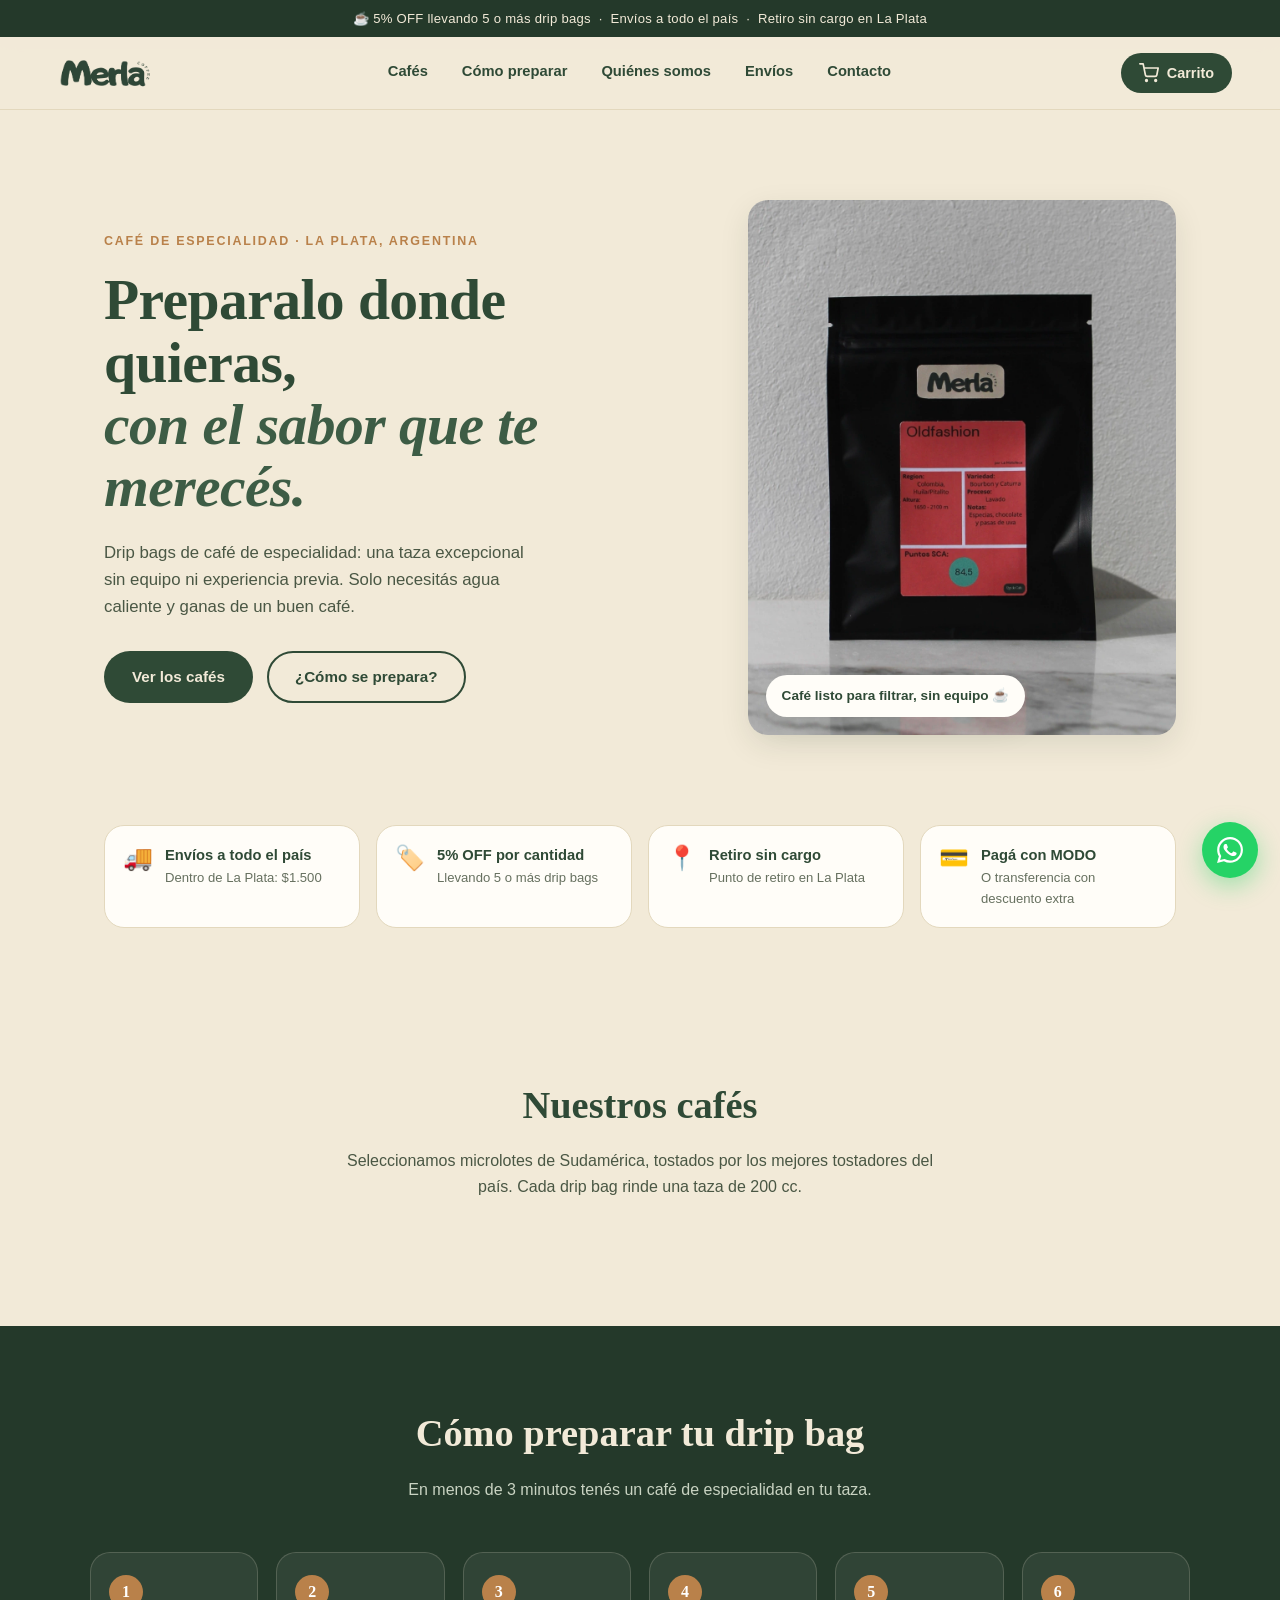
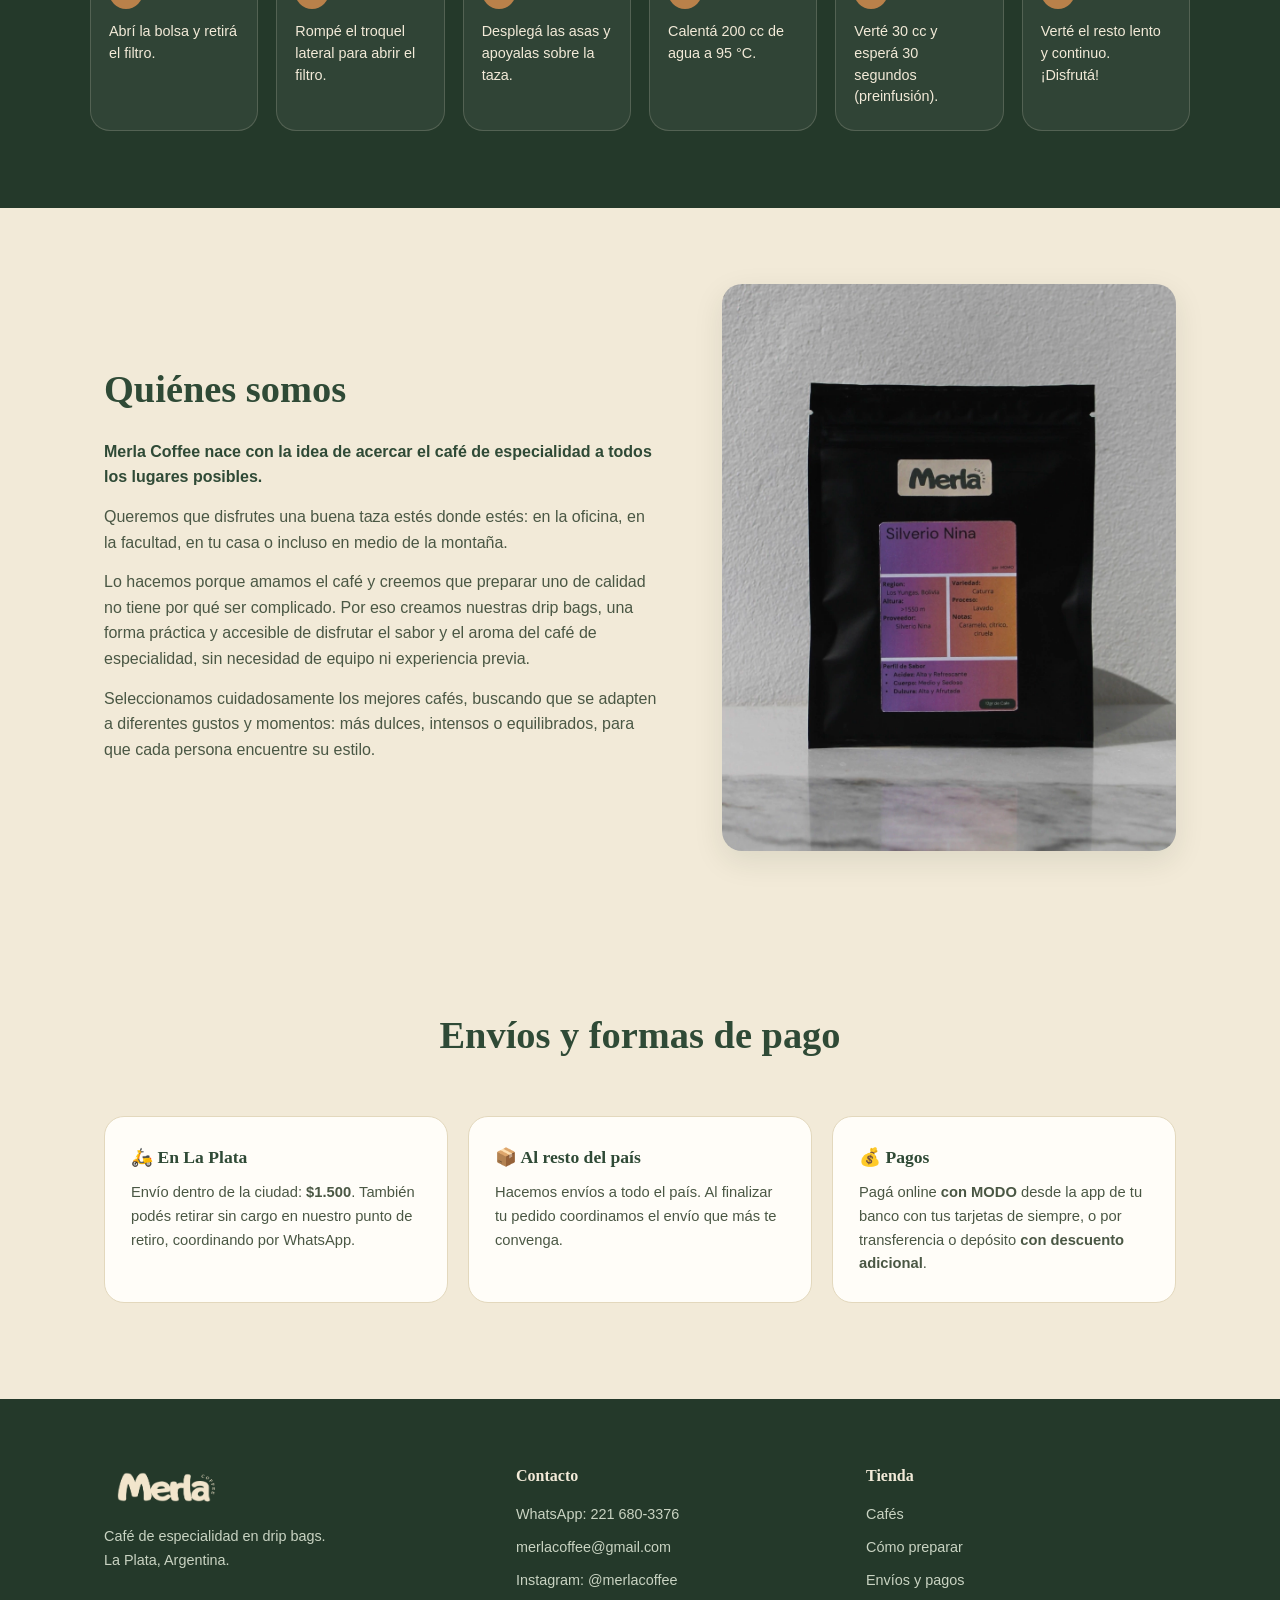
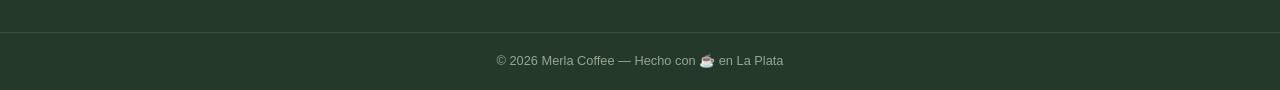
==== index.html @ 4c1a34aa "first commit" ====
<!DOCTYPE html>
<html lang="es-AR">
<head>
  <meta charset="UTF-8">
  <meta name="viewport" content="width=device-width, initial-scale=1.0">
  <title>Merla Coffee — Café de especialidad en drip bags</title>
  <meta name="description" content="Café de especialidad en drip bags. Preparalo donde quieras, con la calidad y el sabor que te merecés. Envíos a todo el país desde La Plata.">
  <link rel="icon" href="img/logo_green.png">
  <meta property="og:title" content="Merla Coffee — Café de especialidad en drip bags">
  <meta property="og:description" content="Preparalo donde quieras, con la calidad y el sabor que te merecés.">
  <meta property="og:image" content="img/logo_green.png">
  <link rel="preconnect" href="https://fonts.googleapis.com">
  <link rel="preconnect" href="https://fonts.gstatic.com" crossorigin>
  <link href="https://fonts.googleapis.com/css2?family=Baloo+2:wght@500;600;700;800&family=Figtree:wght@400;500;600;700;800&display=swap" rel="stylesheet">
  <link rel="stylesheet" href="styles.css">
</head>
<body>

  <div class="announcement">
    <p>☕ 5% OFF llevando 5 o más drip bags &nbsp;·&nbsp; Envíos a todo el país &nbsp;·&nbsp; Retiro sin cargo en La Plata</p>
  </div>

  <header class="header" id="inicio">
    <a class="header__logo" href="#inicio" aria-label="Merla Coffee">
      <img src="img/logo_green.png" alt="Merla Coffee">
    </a>
    <nav class="header__nav" id="nav">
      <a href="#cafes">Cafés</a>
      <a href="#preparacion">Cómo preparar</a>
      <a href="#nosotros">Quiénes somos</a>
      <a href="#envios">Envíos</a>
      <a href="#contacto">Contacto</a>
    </nav>
    <div class="header__actions">
      <button class="cart-btn" id="cart-open" aria-label="Abrir carrito">
        <svg width="20" height="20" viewBox="0 0 24 24" fill="none" stroke="currentColor" stroke-width="2" stroke-linecap="round" stroke-linejoin="round"><circle cx="9" cy="21" r="1"/><circle cx="20" cy="21" r="1"/><path d="M1 1h4l2.68 13.39a2 2 0 0 0 2 1.61h9.72a2 2 0 0 0 2-1.61L23 6H6"/></svg>
        <span>Carrito</span>
        <span class="cart-btn__badge" id="cart-count" hidden>0</span>
      </button>
      <button class="burger" id="burger" aria-label="Abrir menú">
        <span></span><span></span><span></span>
      </button>
    </div>
  </header>

  <main>
    <section class="hero">
      <div class="hero__content">
        <p class="hero__kicker">Café de especialidad · La Plata, Argentina</p>
        <h1>Preparalo donde quieras,<br><em>con el sabor que te merecés.</em></h1>
        <p class="hero__sub">Drip bags de café de especialidad: una taza excepcional sin equipo ni experiencia previa. Solo necesitás agua caliente y ganas de un buen café.</p>
        <div class="hero__cta">
          <a class="btn btn--primary" href="#cafes">Ver los cafés</a>
          <a class="btn btn--ghost" href="#preparacion">¿Cómo se prepara?</a>
        </div>
      </div>
      <div class="hero__img">
        <img src="img/oldfashion.webp" alt="Drip bag Merla Coffee">
        <div class="hero__tag">Café listo para filtrar, sin equipo ☕</div>
      </div>
    </section>

    <section class="benefits">
      <div class="benefit">
        <span class="benefit__icon">🚚</span>
        <div><strong>Envíos a todo el país</strong><p>Dentro de La Plata: $1.500</p></div>
      </div>
      <div class="benefit">
        <span class="benefit__icon">🏷️</span>
        <div><strong>5% OFF por cantidad</strong><p>Llevando 5 o más drip bags</p></div>
      </div>
      <div class="benefit">
        <span class="benefit__icon">📍</span>
        <div><strong>Retiro sin cargo</strong><p>Punto de retiro en La Plata</p></div>
      </div>
      <div class="benefit">
        <span class="benefit__icon">💳</span>
        <div><strong>Pagá con MODO</strong><p>O transferencia con descuento extra</p></div>
      </div>
    </section>

    <section class="section" id="cafes">
      <div class="section__head">
        <h2>Nuestros cafés</h2>
        <p>Seleccionamos microlotes de Sudamérica, tostados por los mejores tostadores del país. Cada drip bag rinde una taza de 200 cc.</p>
      </div>
      <div class="grid" id="product-grid"></div>
    </section>

    <section class="section section--green" id="preparacion">
      <div class="section__head">
        <h2>Cómo preparar tu drip bag</h2>
        <p>En menos de 3 minutos tenés un café de especialidad en tu taza.</p>
      </div>
      <ol class="steps">
        <li><span>1</span><p>Abrí la bolsa y retirá el filtro.</p></li>
        <li><span>2</span><p>Rompé el troquel lateral para abrir el filtro.</p></li>
        <li><span>3</span><p>Desplegá las asas y apoyalas sobre la taza.</p></li>
        <li><span>4</span><p>Calentá 200 cc de agua a 95 °C.</p></li>
        <li><span>5</span><p>Verté 30 cc y esperá 30 segundos (preinfusión).</p></li>
        <li><span>6</span><p>Verté el resto lento y continuo. ¡Disfrutá!</p></li>
      </ol>
    </section>

    <section class="section about" id="nosotros">
      <div class="about__text">
        <h2>Quiénes somos</h2>
        <p><strong>Merla Coffee nace con la idea de acercar el café de especialidad a todos los lugares posibles.</strong></p>
        <p>Queremos que disfrutes una buena taza estés donde estés: en la oficina, en la facultad, en tu casa o incluso en medio de la montaña.</p>
        <p>Lo hacemos porque amamos el café y creemos que preparar uno de calidad no tiene por qué ser complicado. Por eso creamos nuestras drip bags, una forma práctica y accesible de disfrutar el sabor y el aroma del café de especialidad, sin necesidad de equipo ni experiencia previa.</p>
        <p>Seleccionamos cuidadosamente los mejores cafés, buscando que se adapten a diferentes gustos y momentos: más dulces, intensos o equilibrados, para que cada persona encuentre su estilo.</p>
      </div>
      <div class="about__img">
        <img src="img/silverio-nina.webp" alt="Drip bag Merla Coffee">
      </div>
    </section>

    <section class="section" id="envios">
      <div class="section__head">
        <h2>Envíos y formas de pago</h2>
      </div>
      <div class="info-cards">
        <div class="info-card">
          <h3>🛵 En La Plata</h3>
          <p>Envío dentro de la ciudad: <strong>$1.500</strong>. También podés retirar sin cargo en nuestro punto de retiro, coordinando por WhatsApp.</p>
        </div>
        <div class="info-card">
          <h3>📦 Al resto del país</h3>
          <p>Hacemos envíos a todo el país. Al finalizar tu pedido coordinamos el envío que más te convenga.</p>
        </div>
        <div class="info-card">
          <h3>💰 Pagos</h3>
          <p>Pagá online <strong>con MODO</strong> desde la app de tu banco con tus tarjetas de siempre, o por transferencia o depósito <strong>con descuento adicional</strong>.</p>
        </div>
      </div>
    </section>
  </main>

  <footer class="footer" id="contacto">
    <div class="footer__inner">
      <div class="footer__brand">
        <img src="img/logo_cream.png" alt="Merla Coffee">
        <p>Café de especialidad en drip bags.<br>La Plata, Argentina.</p>
      </div>
      <div class="footer__col">
        <h4>Contacto</h4>
        <a href="https://wa.me/5492216803376" target="_blank" rel="noopener">WhatsApp: 221 680-3376</a>
        <a href="mailto:merlacoffee@gmail.com">merlacoffee@gmail.com</a>
        <a href="https://instagram.com/merlacoffee" target="_blank" rel="noopener">Instagram: @merlacoffee</a>
      </div>
      <div class="footer__col">
        <h4>Tienda</h4>
        <a href="#cafes">Cafés</a>
        <a href="#preparacion">Cómo preparar</a>
        <a href="#envios">Envíos y pagos</a>
      </div>
    </div>
    <p class="footer__copy">© 2026 Merla Coffee — Hecho con ☕ en La Plata</p>
  </footer>

  <!-- Carrito -->
  <div class="overlay" id="overlay" hidden></div>
  <aside class="cart" id="cart" aria-label="Carrito de compras" hidden>
    <div class="cart__head">
      <h3>Tu pedido</h3>
      <button class="cart__close" id="cart-close" aria-label="Cerrar carrito">✕</button>
    </div>
    <div class="cart__items" id="cart-items"></div>
    <div class="cart__foot" id="cart-foot">
      <div class="cart__row"><span>Subtotal</span><span id="cart-subtotal">$0</span></div>
      <div class="cart__row cart__row--discount" id="discount-row" hidden><span>Descuento 5% (5+ unidades)</span><span id="cart-discount">-$0</span></div>
      <div class="cart__row cart__row--total"><span>Total</span><span id="cart-total">$0</span></div>
      <p class="cart__hint" id="discount-hint"></p>
      <button class="btn btn--modo btn--full" id="pay-modo">
        <svg width="18" height="18" viewBox="0 0 24 24" fill="none" stroke="currentColor" stroke-width="2" stroke-linecap="round" stroke-linejoin="round"><rect x="2" y="5" width="20" height="14" rx="3"/><path d="M2 10h20"/></svg>
        Pagar con MODO
      </button>
      <p class="cart__test-note" id="modo-test-note" hidden>⚠️ Modo de prueba: el pago con MODO todavía no cobra de verdad.</p>
      <div class="cart__divider"><span>o si preferís</span></div>
      <button class="btn btn--wsp btn--full" id="checkout">
        <svg width="18" height="18" viewBox="0 0 24 24" fill="currentColor"><path d="M17.472 14.382c-.297-.149-1.758-.867-2.03-.967-.273-.099-.471-.148-.67.15-.197.297-.767.966-.94 1.164-.173.199-.347.223-.644.075-.297-.15-1.255-.463-2.39-1.475-.883-.788-1.48-1.761-1.653-2.059-.173-.297-.018-.458.13-.606.134-.133.298-.347.446-.52.149-.174.198-.298.298-.497.099-.198.05-.371-.025-.52-.075-.149-.669-1.612-.916-2.207-.242-.579-.487-.5-.669-.51-.173-.008-.371-.01-.57-.01-.198 0-.52.074-.792.372-.272.297-1.04 1.016-1.04 2.479 0 1.462 1.065 2.875 1.213 3.074.149.198 2.096 3.2 5.077 4.487.709.306 1.262.489 1.694.625.712.227 1.36.195 1.871.118.571-.085 1.758-.719 2.006-1.413.248-.694.248-1.289.173-1.413-.074-.124-.272-.198-.57-.347m-5.421 7.403h-.004a9.87 9.87 0 0 1-5.031-1.378l-.361-.214-3.741.982.998-3.648-.235-.374a9.86 9.86 0 0 1-1.51-5.26c.001-5.45 4.436-9.884 9.888-9.884 2.64 0 5.122 1.03 6.988 2.898a9.825 9.825 0 0 1 2.893 6.994c-.003 5.45-4.437 9.884-9.885 9.884m8.413-18.297A11.815 11.815 0 0 0 12.05 0C5.495 0 .16 5.335.157 11.892c0 2.096.547 4.142 1.588 5.945L.057 24l6.305-1.654a11.882 11.882 0 0 0 5.683 1.448h.005c6.554 0 11.89-5.335 11.893-11.893a11.821 11.821 0 0 0-3.48-8.413Z"/></svg>
        Pedir por WhatsApp
      </button>
      <p class="cart__note">Con MODO pagás al instante desde la app de tu banco. Por WhatsApp coordinamos envío y pago (descuento extra por transferencia).</p>
    </div>
  </aside>

  <!-- Modal de producto -->
  <div class="modal" id="modal" hidden>
    <div class="modal__card" id="modal-card"></div>
  </div>

  <div class="toast" id="toast" hidden></div>

  <a class="wa-float" href="https://wa.me/5492216803376?text=Hola%20Merla%20Coffee!%20Quiero%20hacer%20una%20consulta." target="_blank" rel="noopener" aria-label="Escribinos por WhatsApp">
    <svg width="26" height="26" viewBox="0 0 24 24" fill="currentColor"><path d="M17.472 14.382c-.297-.149-1.758-.867-2.03-.967-.273-.099-.471-.148-.67.15-.197.297-.767.966-.94 1.164-.173.199-.347.223-.644.075-.297-.15-1.255-.463-2.39-1.475-.883-.788-1.48-1.761-1.653-2.059-.173-.297-.018-.458.13-.606.134-.133.298-.347.446-.52.149-.174.198-.298.298-.497.099-.198.05-.371-.025-.52-.075-.149-.669-1.612-.916-2.207-.242-.579-.487-.5-.669-.51-.173-.008-.371-.01-.57-.01-.198 0-.52.074-.792.372-.272.297-1.04 1.016-1.04 2.479 0 1.462 1.065 2.875 1.213 3.074.149.198 2.096 3.2 5.077 4.487.709.306 1.262.489 1.694.625.712.227 1.36.195 1.871.118.571-.085 1.758-.719 2.006-1.413.248-.694.248-1.289.173-1.413-.074-.124-.272-.198-.57-.347m-5.421 7.403h-.004a9.87 9.87 0 0 1-5.031-1.378l-.361-.214-3.741.982.998-3.648-.235-.374a9.86 9.86 0 0 1-1.51-5.26c.001-5.45 4.436-9.884 9.888-9.884 2.64 0 5.122 1.03 6.988 2.898a9.825 9.825 0 0 1 2.893 6.994c-.003 5.45-4.437 9.884-9.885 9.884m8.413-18.297A11.815 11.815 0 0 0 12.05 0C5.495 0 .16 5.335.157 11.892c0 2.096.547 4.142 1.588 5.945L.057 24l6.305-1.654a11.882 11.882 0 0 0 5.683 1.448h.005c6.554 0 11.89-5.335 11.893-11.893a11.821 11.821 0 0 0-3.48-8.413Z"/></svg>
  </a>

  <script src="productos.js"></script>
  <script src="app.js"></script>
</body>
</html>
---- styles.css ----
/* ===== Merla Coffee ===== */
:root {
  --crema: #f2ead8;
  --crema-suave: #f8f3e7;
  --crema-borde: #e3d8bd;
  --verde: #2f4a36;
  --verde-oscuro: #24392a;
  --verde-claro: #3d5c45;
  --tinta: #22301f;
  --caramelo: #b9814a;
  --blanco: #fffdf8;
  --sombra: 0 10px 30px rgba(34, 48, 31, 0.10);
  --radio: 20px;
  --fuente-display: "Fraunces", Georgia, serif;
  --fuente-texto: "Inter", -apple-system, sans-serif;
}

* { margin: 0; padding: 0; box-sizing: border-box; }

[hidden] { display: none !important; }

html { scroll-behavior: smooth; }

body {
  font-family: var(--fuente-texto);
  background: var(--crema);
  color: var(--tinta);
  line-height: 1.6;
  -webkit-font-smoothing: antialiased;
}

img { max-width: 100%; display: block; }

h1, h2, h3 { font-family: var(--fuente-display); color: var(--verde); }

/* ===== Announcement ===== */
.announcement {
  background: var(--verde-oscuro);
  color: var(--crema);
  text-align: center;
  font-size: 0.82rem;
  font-weight: 500;
  padding: 8px 16px;
  letter-spacing: 0.02em;
}

/* ===== Header ===== */
.header {
  position: sticky;
  top: 0;
  z-index: 50;
  display: flex;
  align-items: center;
  justify-content: space-between;
  gap: 16px;
  padding: 14px clamp(16px, 4vw, 48px);
  background: rgba(242, 234, 216, 0.92);
  backdrop-filter: blur(10px);
  border-bottom: 1px solid var(--crema-borde);
}

.header__logo img { height: 44px; width: auto; }

.header__nav { display: flex; gap: clamp(14px, 2.5vw, 30px); }

.header__nav a {
  color: var(--verde);
  text-decoration: none;
  font-weight: 600;
  font-size: 0.92rem;
  padding: 6px 2px;
  border-bottom: 2px solid transparent;
  transition: border-color 0.2s;
}

.header__nav a:hover { border-color: var(--caramelo); }

.header__actions { display: flex; align-items: center; gap: 10px; }

.cart-btn {
  position: relative;
  display: flex;
  align-items: center;
  gap: 8px;
  background: var(--verde);
  color: var(--crema);
  border: none;
  border-radius: 999px;
  padding: 10px 18px;
  font-family: var(--fuente-texto);
  font-weight: 600;
  font-size: 0.9rem;
  cursor: pointer;
  transition: background 0.2s, transform 0.15s;
}

.cart-btn:hover { background: var(--verde-claro); transform: translateY(-1px); }

.cart-btn__badge {
  position: absolute;
  top: -6px;
  right: -6px;
  background: var(--caramelo);
  color: #fff;
  font-size: 0.72rem;
  font-weight: 700;
  min-width: 22px;
  height: 22px;
  border-radius: 999px;
  display: flex;
  align-items: center;
  justify-content: center;
  padding: 0 5px;
  border: 2px solid var(--crema);
}

.burger { display: none; background: none; border: none; cursor: pointer; padding: 8px; }
.burger span { display: block; width: 22px; height: 2px; background: var(--verde); margin: 5px 0; border-radius: 2px; }

/* ===== Hero ===== */
.hero {
  display: grid;
  grid-template-columns: 1.15fr 0.85fr;
  align-items: center;
  gap: clamp(24px, 5vw, 64px);
  padding: clamp(40px, 7vw, 90px) clamp(16px, 5vw, 64px);
  max-width: 1200px;
  margin: 0 auto;
}

.hero__kicker {
  text-transform: uppercase;
  letter-spacing: 0.14em;
  font-size: 0.78rem;
  font-weight: 700;
  color: var(--caramelo);
  margin-bottom: 18px;
}

.hero h1 {
  font-size: clamp(2.1rem, 5vw, 3.6rem);
  font-weight: 900;
  line-height: 1.08;
  letter-spacing: -0.01em;
}

.hero h1 em { font-style: italic; font-weight: 600; color: var(--verde-claro); }

.hero__sub {
  margin: 22px 0 30px;
  font-size: 1.05rem;
  color: #4a5744;
  max-width: 46ch;
}

.hero__cta { display: flex; gap: 14px; flex-wrap: wrap; }

.hero__img { position: relative; }

.hero__img img {
  border-radius: var(--radio);
  box-shadow: var(--sombra);
  aspect-ratio: 4 / 5;
  object-fit: cover;
}

.hero__tag {
  position: absolute;
  bottom: 18px;
  left: 18px;
  background: var(--blanco);
  color: var(--verde);
  font-weight: 600;
  font-size: 0.85rem;
  padding: 10px 16px;
  border-radius: 999px;
  box-shadow: var(--sombra);
}

/* ===== Botones ===== */
.btn {
  display: inline-block;
  border: none;
  border-radius: 999px;
  padding: 14px 28px;
  font-family: var(--fuente-texto);
  font-weight: 700;
  font-size: 0.95rem;
  text-decoration: none;
  cursor: pointer;
  transition: background 0.2s, transform 0.15s, color 0.2s;
  text-align: center;
}

.btn--primary { background: var(--verde); color: var(--crema); }
.btn--primary:hover { background: var(--verde-claro); transform: translateY(-2px); }

.btn--ghost { background: transparent; color: var(--verde); border: 2px solid var(--verde); padding: 12px 26px; }
.btn--ghost:hover { background: var(--verde); color: var(--crema); }

.btn--full { width: 100%; }

/* ===== Beneficios ===== */
.benefits {
  display: grid;
  grid-template-columns: repeat(4, 1fr);
  gap: 16px;
  max-width: 1200px;
  margin: 0 auto;
  padding: 0 clamp(16px, 5vw, 64px) clamp(40px, 6vw, 70px);
}

.benefit {
  display: flex;
  align-items: flex-start;
  gap: 12px;
  background: var(--blanco);
  border: 1px solid var(--crema-borde);
  border-radius: var(--radio);
  padding: 18px;
}

.benefit__icon { font-size: 1.5rem; line-height: 1.2; }
.benefit strong { color: var(--verde); font-size: 0.92rem; display: block; }
.benefit p { font-size: 0.82rem; color: #66705f; }

/* ===== Secciones ===== */
.section {
  max-width: 1200px;
  margin: 0 auto;
  padding: clamp(40px, 6vw, 80px) clamp(16px, 5vw, 64px);
}

.section__head { text-align: center; max-width: 620px; margin: 0 auto clamp(30px, 4vw, 50px); }
.section__head h2 { font-size: clamp(1.7rem, 3.5vw, 2.4rem); font-weight: 900; margin-bottom: 12px; }
.section__head p { color: #4a5744; }

/* ===== Grid de productos ===== */
.grid {
  display: grid;
  grid-template-columns: repeat(auto-fill, minmax(270px, 1fr));
  gap: 24px;
}

.card {
  background: var(--blanco);
  border: 1px solid var(--crema-borde);
  border-radius: var(--radio);
  overflow: hidden;
  display: flex;
  flex-direction: column;
  transition: transform 0.2s, box-shadow 0.2s;
}

.card:hover { transform: translateY(-4px); box-shadow: var(--sombra); }

.card__img { position: relative; cursor: pointer; }

.card__img img { aspect-ratio: 1; object-fit: cover; width: 100%; }

.card__origin {
  position: absolute;
  top: 12px;
  left: 12px;
  background: var(--verde);
  color: var(--crema);
  font-size: 0.75rem;
  font-weight: 700;
  padding: 5px 12px;
  border-radius: 999px;
}

.card__sca {
  position: absolute;
  top: 12px;
  right: 12px;
  background: var(--caramelo);
  color: #fff;
  font-size: 0.72rem;
  font-weight: 700;
  padding: 5px 10px;
  border-radius: 999px;
}

.card__body { padding: 18px; display: flex; flex-direction: column; flex: 1; gap: 10px; }

.card__body h3 { font-size: 1.25rem; font-weight: 700; }

.card__notes { display: flex; flex-wrap: wrap; gap: 6px; }

.chip {
  background: var(--crema-suave);
  border: 1px solid var(--crema-borde);
  color: #5a6552;
  font-size: 0.74rem;
  font-weight: 600;
  padding: 4px 10px;
  border-radius: 999px;
}

.card__more {
  background: none;
  border: none;
  color: var(--caramelo);
  font-family: var(--fuente-texto);
  font-weight: 600;
  font-size: 0.85rem;
  cursor: pointer;
  text-align: left;
  padding: 0;
  text-decoration: underline;
  text-underline-offset: 3px;
}

.card__foot { margin-top: auto; display: flex; align-items: center; justify-content: space-between; gap: 10px; }

.card__price { font-family: var(--fuente-display); font-size: 1.35rem; font-weight: 900; color: var(--verde); }

.card__add {
  background: var(--verde);
  color: var(--crema);
  border: none;
  border-radius: 999px;
  padding: 10px 20px;
  font-family: var(--fuente-texto);
  font-weight: 700;
  font-size: 0.88rem;
  cursor: pointer;
  transition: background 0.2s, transform 0.15s;
}

.card__add:hover { background: var(--verde-claro); transform: translateY(-1px); }

/* ===== Sección verde: preparación ===== */
.section--green {
  max-width: none;
  background: var(--verde-oscuro);
}

.section--green .section__head h2 { color: var(--crema); }
.section--green .section__head p { color: #c9d3c2; }

.steps {
  list-style: none;
  display: grid;
  grid-template-columns: repeat(auto-fit, minmax(160px, 1fr));
  gap: 18px;
  max-width: 1100px;
  margin: 0 auto;
}

.steps li {
  background: rgba(255, 253, 248, 0.06);
  border: 1px solid rgba(242, 234, 216, 0.18);
  border-radius: var(--radio);
  padding: 22px 18px;
}

.steps li span {
  display: flex;
  align-items: center;
  justify-content: center;
  width: 34px;
  height: 34px;
  border-radius: 999px;
  background: var(--caramelo);
  color: #fff;
  font-family: var(--fuente-display);
  font-weight: 900;
  margin-bottom: 12px;
}

.steps li p { color: var(--crema); font-size: 0.9rem; line-height: 1.5; }

/* ===== Quiénes somos ===== */
.about {
  display: grid;
  grid-template-columns: 1.1fr 0.9fr;
  gap: clamp(24px, 5vw, 64px);
  align-items: center;
}

.about h2 { font-size: clamp(1.7rem, 3.5vw, 2.4rem); font-weight: 900; margin-bottom: 18px; }
.about__text p { margin-bottom: 14px; color: #4a5744; }
.about__text p strong { color: var(--verde); }

.about__img img {
  border-radius: var(--radio);
  box-shadow: var(--sombra);
  aspect-ratio: 4 / 5;
  object-fit: cover;
}

/* ===== Info cards (envíos) ===== */
.info-cards {
  display: grid;
  grid-template-columns: repeat(auto-fit, minmax(240px, 1fr));
  gap: 20px;
}

.info-card {
  background: var(--blanco);
  border: 1px solid var(--crema-borde);
  border-radius: var(--radio);
  padding: 26px;
}

.info-card h3 { font-size: 1.1rem; margin-bottom: 10px; }
.info-card p { font-size: 0.92rem; color: #4a5744; }

/* ===== Footer ===== */
.footer { background: var(--verde-oscuro); color: var(--crema); margin-top: 20px; }

.footer__inner {
  max-width: 1200px;
  margin: 0 auto;
  padding: clamp(40px, 6vw, 64px) clamp(16px, 5vw, 64px) 30px;
  display: grid;
  grid-template-columns: 1.2fr 1fr 1fr;
  gap: 40px;
}

.footer__brand img { height: 48px; width: auto; border-radius: 8px; margin-bottom: 14px; }
.footer__brand p { color: #c9d3c2; font-size: 0.9rem; }

.footer__col h4 {
  font-family: var(--fuente-display);
  color: var(--crema);
  margin-bottom: 14px;
  font-size: 1rem;
}

.footer__col a {
  display: block;
  color: #c9d3c2;
  text-decoration: none;
  font-size: 0.9rem;
  margin-bottom: 10px;
  transition: color 0.2s;
}

.footer__col a:hover { color: var(--caramelo); }

.footer__copy {
  text-align: center;
  padding: 18px;
  font-size: 0.8rem;
  color: #98a691;
  border-top: 1px solid rgba(242, 234, 216, 0.12);
}

/* ===== Carrito ===== */
.overlay {
  position: fixed;
  inset: 0;
  background: rgba(34, 48, 31, 0.5);
  z-index: 90;
  opacity: 0;
  transition: opacity 0.25s;
}

.overlay.visible { opacity: 1; }

.cart {
  position: fixed;
  top: 0;
  right: 0;
  bottom: 0;
  width: min(420px, 100vw);
  background: var(--crema-suave);
  z-index: 100;
  display: flex;
  flex-direction: column;
  transform: translateX(100%);
  transition: transform 0.3s cubic-bezier(0.22, 1, 0.36, 1);
  box-shadow: -12px 0 40px rgba(34, 48, 31, 0.18);
}

.cart.visible { transform: translateX(0); }

.cart__head {
  display: flex;
  align-items: center;
  justify-content: space-between;
  padding: 20px 24px;
  border-bottom: 1px solid var(--crema-borde);
}

.cart__head h3 { font-size: 1.4rem; font-weight: 900; }

.cart__close {
  background: none;
  border: none;
  font-size: 1.2rem;
  color: var(--verde);
  cursor: pointer;
  padding: 6px 10px;
  border-radius: 8px;
}

.cart__close:hover { background: var(--crema-borde); }

.cart__items { flex: 1; overflow-y: auto; padding: 16px 24px; }

.cart__empty { text-align: center; color: #66705f; padding: 50px 10px; }
.cart__empty span { font-size: 2.4rem; display: block; margin-bottom: 12px; }

.cart-item {
  display: grid;
  grid-template-columns: 64px 1fr auto;
  gap: 14px;
  align-items: center;
  padding: 14px 0;
  border-bottom: 1px solid var(--crema-borde);
}

.cart-item img { width: 64px; height: 64px; object-fit: cover; border-radius: 12px; }

.cart-item__name { font-weight: 700; color: var(--verde); font-size: 0.92rem; }
.cart-item__price { font-size: 0.82rem; color: #66705f; }

.cart-item__qty { display: flex; align-items: center; gap: 4px; margin-top: 6px; }

.cart-item__qty button {
  width: 26px;
  height: 26px;
  border: 1px solid var(--crema-borde);
  background: var(--blanco);
  border-radius: 8px;
  font-weight: 700;
  color: var(--verde);
  cursor: pointer;
}

.cart-item__qty button:hover { background: var(--crema-borde); }
.cart-item__qty b { min-width: 26px; text-align: center; font-size: 0.9rem; }

.cart-item__total { font-weight: 700; color: var(--verde); font-size: 0.95rem; }

.cart-item__remove {
  background: none;
  border: none;
  color: #b05c3c;
  font-size: 0.75rem;
  cursor: pointer;
  padding: 2px 0;
  text-decoration: underline;
}

.cart__foot { padding: 18px 24px 24px; border-top: 1px solid var(--crema-borde); background: var(--blanco); }

.cart__row { display: flex; justify-content: space-between; font-size: 0.92rem; margin-bottom: 6px; color: #4a5744; }

.cart__row--discount { color: #2e7d4f; font-weight: 600; }

.cart__row--total {
  font-family: var(--fuente-display);
  font-size: 1.25rem;
  font-weight: 900;
  color: var(--verde);
  margin: 10px 0 14px;
}

.cart__hint { font-size: 0.78rem; color: var(--caramelo); font-weight: 600; margin-bottom: 12px; }

.cart__note { font-size: 0.75rem; color: #66705f; text-align: center; margin-top: 12px; }

/* ===== Modal producto ===== */
.modal {
  position: fixed;
  inset: 0;
  z-index: 110;
  display: flex;
  align-items: center;
  justify-content: center;
  padding: 20px;
  background: rgba(34, 48, 31, 0.55);
}

.modal__card {
  background: var(--crema-suave);
  border-radius: var(--radio);
  max-width: 760px;
  width: 100%;
  max-height: 88vh;
  overflow-y: auto;
  display: grid;
  grid-template-columns: 300px 1fr;
}

.modal__img img { width: 100%; height: 100%; object-fit: cover; border-radius: var(--radio) 0 0 var(--radio); }

.modal__body { padding: 28px; position: relative; }

.modal__close {
  position: absolute;
  top: 14px;
  right: 14px;
  background: var(--blanco);
  border: 1px solid var(--crema-borde);
  border-radius: 999px;
  width: 34px;
  height: 34px;
  cursor: pointer;
  color: var(--verde);
  font-size: 1rem;
}

.modal__body h3 { font-size: 1.6rem; font-weight: 900; margin-bottom: 4px; padding-right: 40px; }
.modal__region { color: var(--caramelo); font-weight: 700; font-size: 0.85rem; margin-bottom: 14px; }
.modal__desc { font-size: 0.92rem; color: #4a5744; margin-bottom: 16px; }

.modal__specs { display: grid; grid-template-columns: 1fr 1fr; gap: 8px 16px; margin-bottom: 20px; }
.modal__specs div { font-size: 0.82rem; color: #4a5744; }
.modal__specs strong { color: var(--verde); display: block; font-size: 0.78rem; text-transform: uppercase; letter-spacing: 0.06em; }

.modal__foot { display: flex; align-items: center; justify-content: space-between; gap: 14px; }
.modal__price { font-family: var(--fuente-display); font-size: 1.6rem; font-weight: 900; color: var(--verde); }

/* ===== Toast ===== */
.toast {
  position: fixed;
  bottom: 24px;
  left: 50%;
  transform: translateX(-50%) translateY(10px);
  background: var(--verde);
  color: var(--crema);
  padding: 12px 24px;
  border-radius: 999px;
  font-weight: 600;
  font-size: 0.9rem;
  z-index: 120;
  box-shadow: var(--sombra);
  opacity: 0;
  transition: opacity 0.25s, transform 0.25s;
  pointer-events: none;
}

.toast.visible { opacity: 1; transform: translateX(-50%) translateY(0); }

/* ===== WhatsApp flotante ===== */
.wa-float {
  position: fixed;
  bottom: 22px;
  right: 22px;
  width: 56px;
  height: 56px;
  border-radius: 999px;
  background: #25d366;
  color: #fff;
  display: flex;
  align-items: center;
  justify-content: center;
  box-shadow: 0 8px 24px rgba(37, 211, 102, 0.4);
  z-index: 80;
  transition: transform 0.2s;
}

.wa-float:hover { transform: scale(1.08); }

/* ===== Responsive ===== */
@media (max-width: 900px) {
  .hero { grid-template-columns: 1fr; }
  .hero__img { order: -1; max-width: 420px; }
  .benefits { grid-template-columns: repeat(2, 1fr); }
  .about { grid-template-columns: 1fr; }
  .about__img { max-width: 420px; margin: 0 auto; }
  .footer__inner { grid-template-columns: 1fr; gap: 28px; }
  .modal__card { grid-template-columns: 1fr; }
  .modal__img img { border-radius: var(--radio) var(--radio) 0 0; max-height: 260px; }
}

@media (max-width: 720px) {
  .burger { display: block; }
  .cart-btn span:not(.cart-btn__badge) { display: none; }
  .cart-btn { padding: 10px 14px; }

  .header__nav {
    display: none;
    position: absolute;
    top: 100%;
    left: 0;
    right: 0;
    flex-direction: column;
    gap: 0;
    background: var(--crema-suave);
    border-bottom: 1px solid var(--crema-borde);
    padding: 8px 0;
  }

  .header__nav.open { display: flex; }
  .header__nav a { padding: 12px 24px; border-bottom: none; }

  .benefits { grid-template-columns: 1fr; }
  .announcement { font-size: 0.72rem; }
}
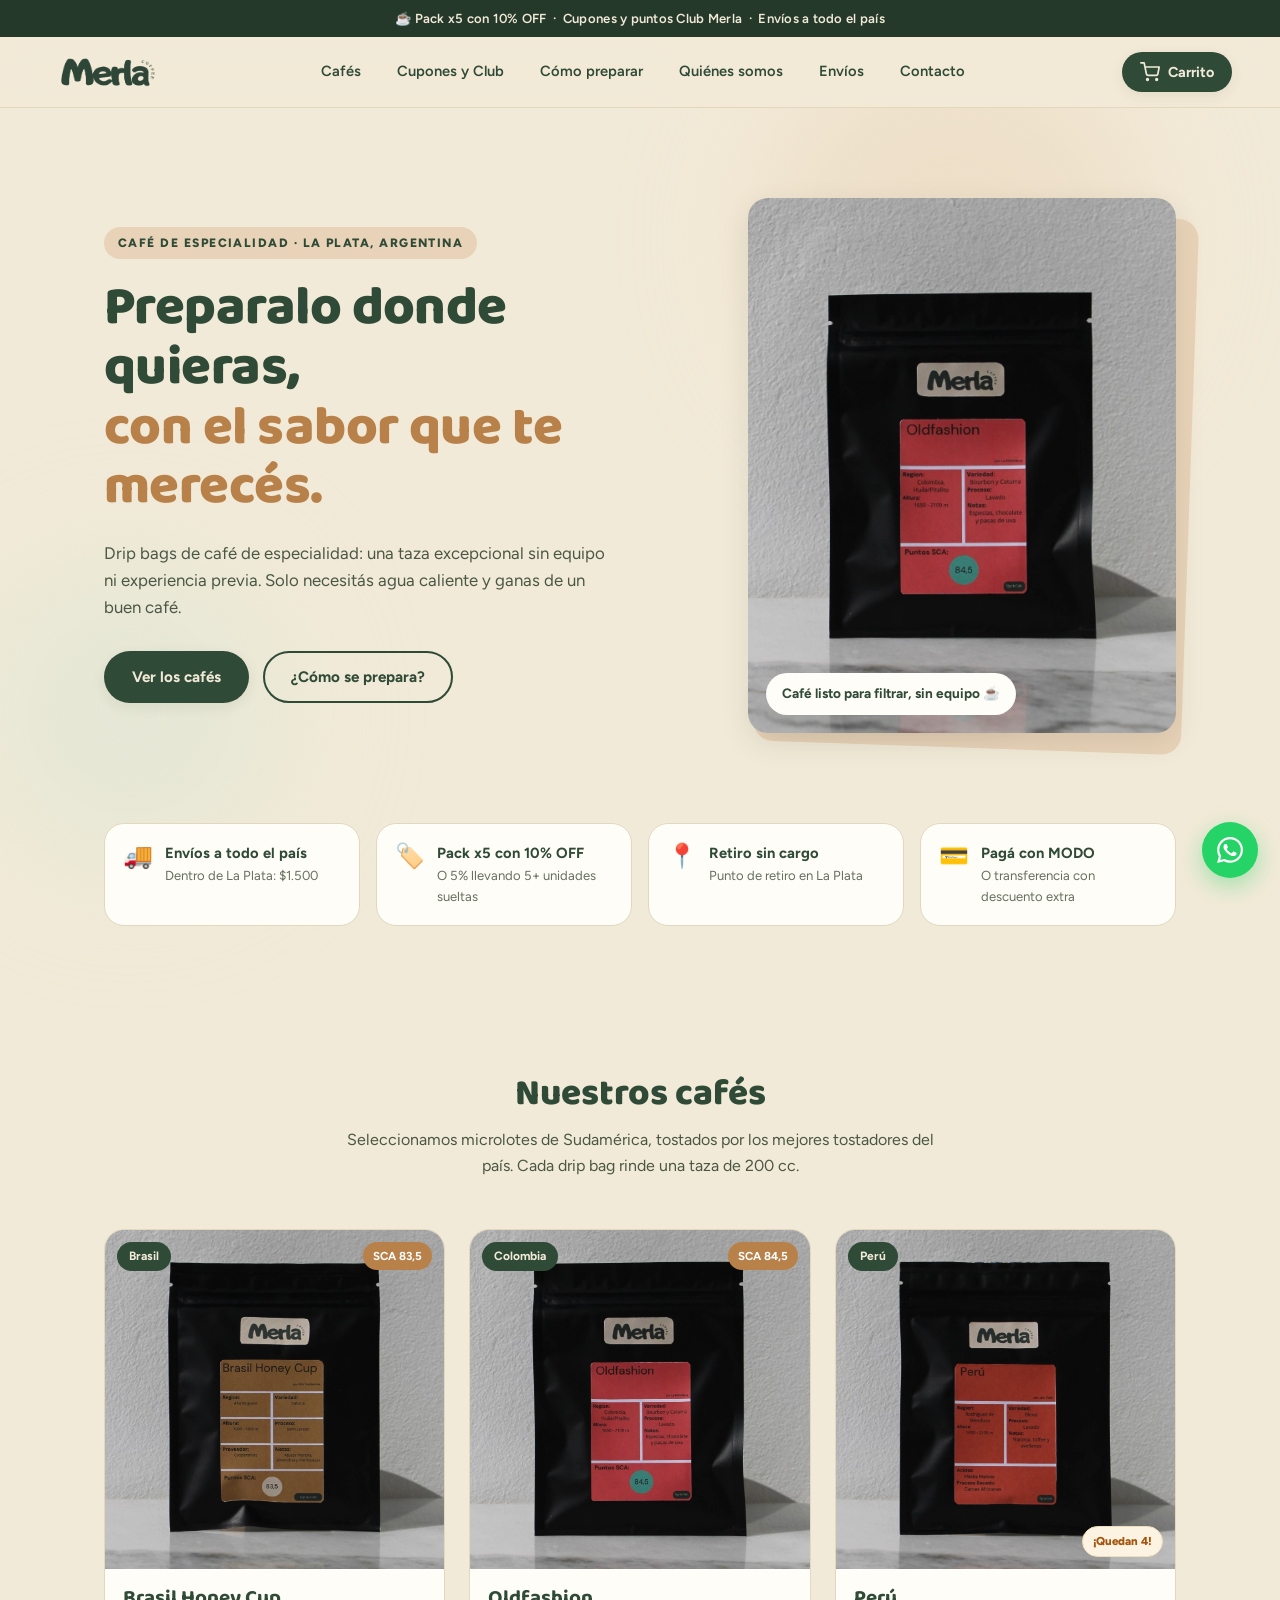
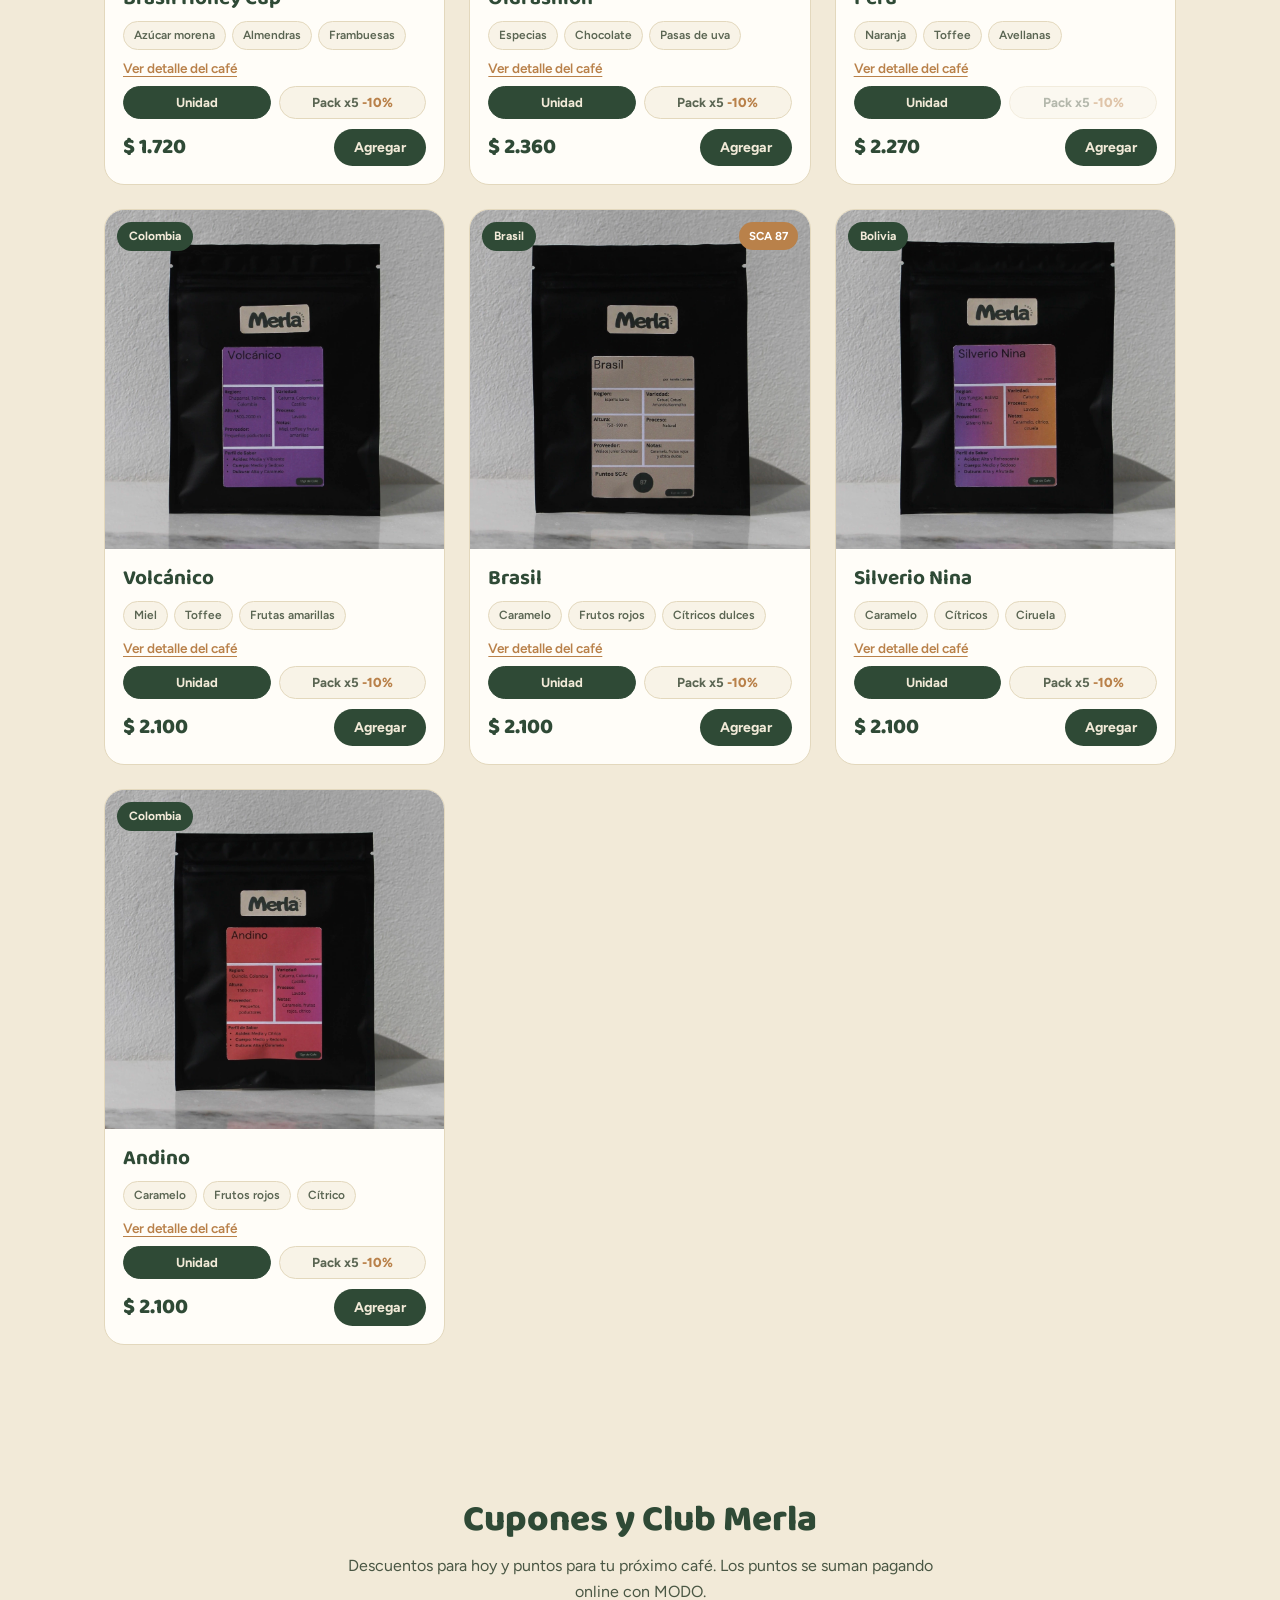
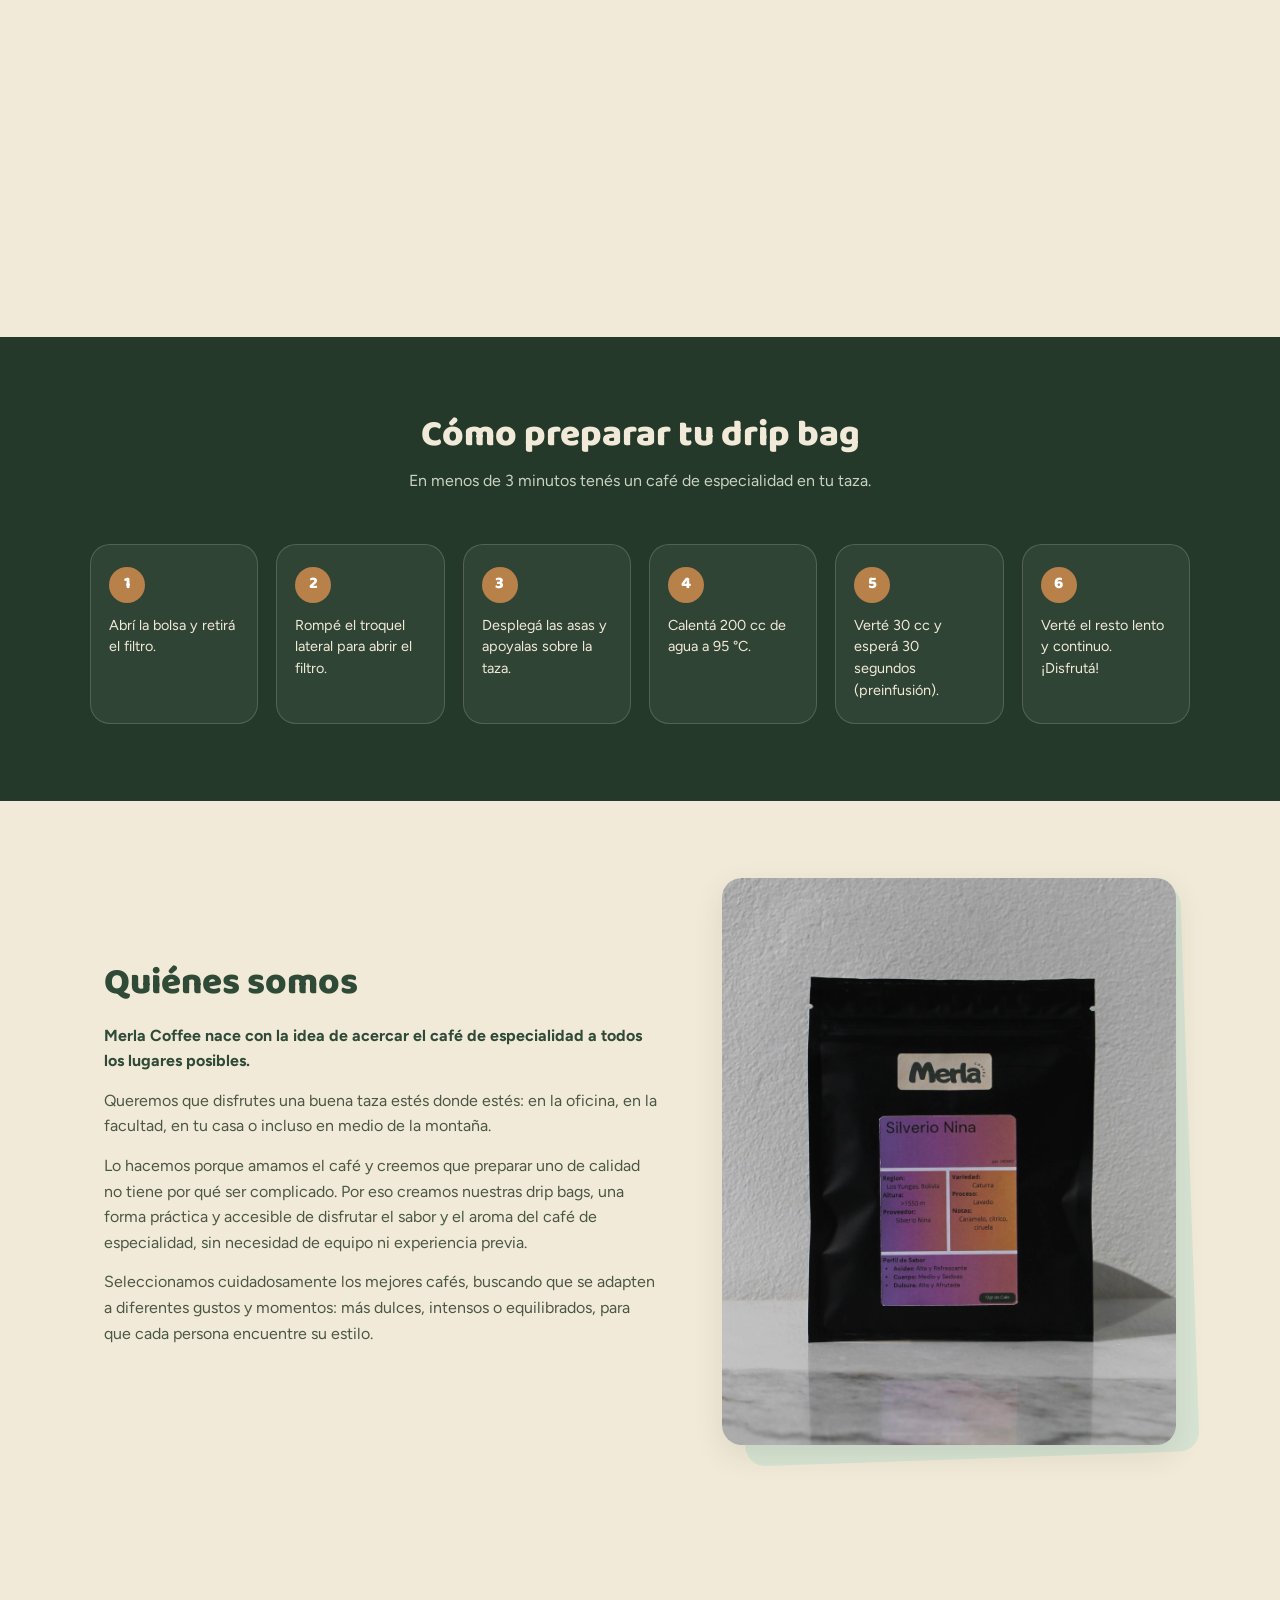
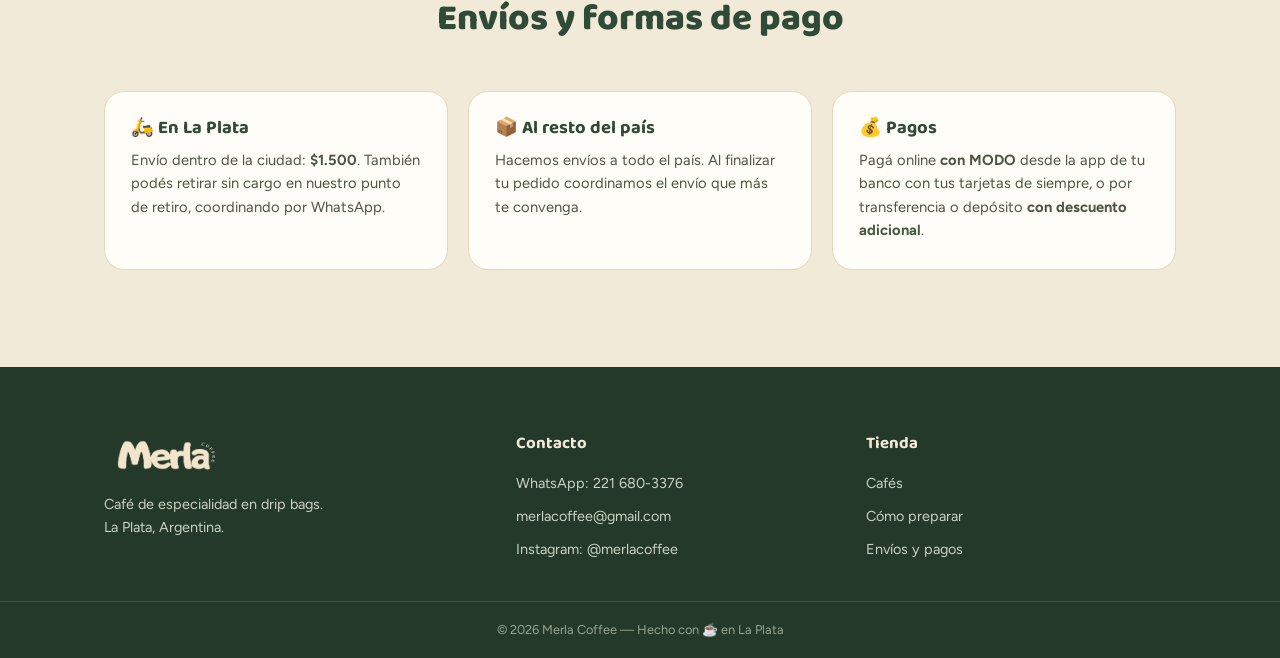
==== commit 2fa6dad4: "subo mejoras" ====
--- a/index.html
+++ b/index.html
@@ -17,7 +17,7 @@
 <body>
 
   <div class="announcement">
-    <p>☕ 5% OFF llevando 5 o más drip bags &nbsp;·&nbsp; Envíos a todo el país &nbsp;·&nbsp; Retiro sin cargo en La Plata</p>
+    <p>☕ Pack x5 con 10% OFF &nbsp;·&nbsp; Cupones y puntos Club Merla &nbsp;·&nbsp; Envíos a todo el país</p>
   </div>
 
   <header class="header" id="inicio">
@@ -26,6 +26,7 @@
     </a>
     <nav class="header__nav" id="nav">
       <a href="#cafes">Cafés</a>
+      <a href="#beneficios">Cupones y Club</a>
       <a href="#preparacion">Cómo preparar</a>
       <a href="#nosotros">Quiénes somos</a>
       <a href="#envios">Envíos</a>
@@ -67,7 +68,7 @@
       </div>
       <div class="benefit">
         <span class="benefit__icon">🏷️</span>
-        <div><strong>5% OFF por cantidad</strong><p>Llevando 5 o más drip bags</p></div>
+        <div><strong>Pack x5 con 10% OFF</strong><p>O 5% llevando 5+ unidades sueltas</p></div>
       </div>
       <div class="benefit">
         <span class="benefit__icon">📍</span>
@@ -85,6 +86,14 @@
         <p>Seleccionamos microlotes de Sudamérica, tostados por los mejores tostadores del país. Cada drip bag rinde una taza de 200 cc.</p>
       </div>
       <div class="grid" id="product-grid"></div>
+    </section>
+
+    <section class="section" id="beneficios">
+      <div class="section__head">
+        <h2>Cupones y Club Merla</h2>
+        <p>Descuentos para hoy y puntos para tu próximo café. Los puntos se suman pagando online con MODO.</p>
+      </div>
+      <div class="coupon-grid" id="coupon-grid"></div>
     </section>
 
     <section class="section section--green" id="preparacion">
@@ -167,10 +176,25 @@
     </div>
     <div class="cart__items" id="cart-items"></div>
     <div class="cart__foot" id="cart-foot">
-      <div class="cart__row"><span>Subtotal</span><span id="cart-subtotal">$0</span></div>
-      <div class="cart__row cart__row--discount" id="discount-row" hidden><span>Descuento 5% (5+ unidades)</span><span id="cart-discount">-$0</span></div>
-      <div class="cart__row cart__row--total"><span>Total</span><span id="cart-total">$0</span></div>
-      <p class="cart__hint" id="discount-hint"></p>
+      <div class="cart__coupon" id="coupon-form">
+        <input type="text" id="coupon-input" placeholder="¿Tenés un cupón?" autocomplete="off">
+        <button id="coupon-apply">Aplicar</button>
+      </div>
+      <div class="cart__coupon-applied" id="coupon-applied" hidden>
+        🎟️ Cupón <strong id="coupon-applied-code"></strong> aplicado
+        <button id="coupon-remove">Quitar</button>
+      </div>
+      <div class="points-box" id="points-box"></div>
+      <p class="cart__error" id="cart-error" hidden></p>
+      <div id="cart-summary">
+        <div class="cart__row"><span>Subtotal</span><span id="cart-subtotal">$0</span></div>
+        <div class="cart__row cart__row--discount" id="discount-row" hidden><span>Descuento 5% (5+ sueltas)</span><span id="cart-discount">-$0</span></div>
+        <div class="cart__row cart__row--discount" id="coupon-row" hidden><span id="coupon-row-label">Cupón</span><span id="cart-coupon-discount">-$0</span></div>
+        <div class="cart__row cart__row--discount" id="points-row" hidden><span>Canje puntos ⭐</span><span id="cart-points-discount">-$0</span></div>
+        <div class="cart__row cart__row--total"><span>Total</span><span id="cart-total">$0</span></div>
+        <p class="cart__hint" id="discount-hint"></p>
+        <p class="cart__earn" id="cart-earn"></p>
+      </div>
       <button class="btn btn--modo btn--full" id="pay-modo">
         <svg width="18" height="18" viewBox="0 0 24 24" fill="none" stroke="currentColor" stroke-width="2" stroke-linecap="round" stroke-linejoin="round"><rect x="2" y="5" width="20" height="14" rx="3"/><path d="M2 10h20"/></svg>
         Pagar con MODO
@@ -181,7 +205,7 @@
         <svg width="18" height="18" viewBox="0 0 24 24" fill="currentColor"><path d="M17.472 14.382c-.297-.149-1.758-.867-2.03-.967-.273-.099-.471-.148-.67.15-.197.297-.767.966-.94 1.164-.173.199-.347.223-.644.075-.297-.15-1.255-.463-2.39-1.475-.883-.788-1.48-1.761-1.653-2.059-.173-.297-.018-.458.13-.606.134-.133.298-.347.446-.52.149-.174.198-.298.298-.497.099-.198.05-.371-.025-.52-.075-.149-.669-1.612-.916-2.207-.242-.579-.487-.5-.669-.51-.173-.008-.371-.01-.57-.01-.198 0-.52.074-.792.372-.272.297-1.04 1.016-1.04 2.479 0 1.462 1.065 2.875 1.213 3.074.149.198 2.096 3.2 5.077 4.487.709.306 1.262.489 1.694.625.712.227 1.36.195 1.871.118.571-.085 1.758-.719 2.006-1.413.248-.694.248-1.289.173-1.413-.074-.124-.272-.198-.57-.347m-5.421 7.403h-.004a9.87 9.87 0 0 1-5.031-1.378l-.361-.214-3.741.982.998-3.648-.235-.374a9.86 9.86 0 0 1-1.51-5.26c.001-5.45 4.436-9.884 9.888-9.884 2.64 0 5.122 1.03 6.988 2.898a9.825 9.825 0 0 1 2.893 6.994c-.003 5.45-4.437 9.884-9.885 9.884m8.413-18.297A11.815 11.815 0 0 0 12.05 0C5.495 0 .16 5.335.157 11.892c0 2.096.547 4.142 1.588 5.945L.057 24l6.305-1.654a11.882 11.882 0 0 0 5.683 1.448h.005c6.554 0 11.89-5.335 11.893-11.893a11.821 11.821 0 0 0-3.48-8.413Z"/></svg>
         Pedir por WhatsApp
       </button>
-      <p class="cart__note">Con MODO pagás al instante desde la app de tu banco. Por WhatsApp coordinamos envío y pago (descuento extra por transferencia).</p>
+      <p class="cart__note">Con MODO pagás al instante desde la app de tu banco y sumás puntos Club Merla. Por WhatsApp coordinamos envío y pago (descuento extra por transferencia).</p>
     </div>
   </aside>
 
--- a/styles.css
+++ b/styles.css
@@ -8,11 +8,13 @@
   --verde-claro: #3d5c45;
   --tinta: #22301f;
   --caramelo: #b9814a;
+  --caramelo-suave: #e9d3b8;
   --blanco: #fffdf8;
-  --sombra: 0 10px 30px rgba(34, 48, 31, 0.10);
+  --sombra: 0 10px 30px rgba(34, 48, 31, 0.1);
+  --sombra-suave: 0 4px 14px rgba(34, 48, 31, 0.08);
   --radio: 20px;
-  --fuente-display: "Fraunces", Georgia, serif;
-  --fuente-texto: "Inter", -apple-system, sans-serif;
+  --fuente-display: "Baloo 2", "Trebuchet MS", sans-serif;
+  --fuente-texto: "Figtree", -apple-system, "Segoe UI", sans-serif;
 }
 
 * { margin: 0; padding: 0; box-sizing: border-box; }
@@ -31,7 +33,33 @@
 
 img { max-width: 100%; display: block; }
 
-h1, h2, h3 { font-family: var(--fuente-display); color: var(--verde); }
+h1, h2, h3 {
+  font-family: var(--fuente-display);
+  color: var(--verde);
+  line-height: 1.15;
+}
+
+section[id], footer[id] { scroll-margin-top: 90px; }
+
+:focus-visible {
+  outline: 3px solid var(--caramelo);
+  outline-offset: 2px;
+  border-radius: 4px;
+}
+
+/* ===== Animaciones de aparición ===== */
+.reveal {
+  opacity: 0;
+  transform: translateY(18px);
+  transition: opacity 0.55s ease var(--delay, 0ms), transform 0.55s ease var(--delay, 0ms);
+}
+
+.reveal.visible { opacity: 1; transform: none; }
+
+@media (prefers-reduced-motion: reduce) {
+  .reveal { opacity: 1; transform: none; transition: none; }
+  html { scroll-behavior: auto; }
+}
 
 /* ===== Announcement ===== */
 .announcement {
@@ -39,7 +67,7 @@
   color: var(--crema);
   text-align: center;
   font-size: 0.82rem;
-  font-weight: 500;
+  font-weight: 600;
   padding: 8px 16px;
   letter-spacing: 0.02em;
 }
@@ -53,27 +81,28 @@
   align-items: center;
   justify-content: space-between;
   gap: 16px;
-  padding: 14px clamp(16px, 4vw, 48px);
-  background: rgba(242, 234, 216, 0.92);
-  backdrop-filter: blur(10px);
+  padding: 12px clamp(16px, 4vw, 48px);
+  background: rgba(242, 234, 216, 0.9);
+  backdrop-filter: blur(12px);
+  -webkit-backdrop-filter: blur(12px);
   border-bottom: 1px solid var(--crema-borde);
 }
 
-.header__logo img { height: 44px; width: auto; }
-
-.header__nav { display: flex; gap: clamp(14px, 2.5vw, 30px); }
+.header__logo img { height: 46px; width: auto; }
+
+.header__nav { display: flex; gap: clamp(2px, 1vw, 8px); }
 
 .header__nav a {
   color: var(--verde);
   text-decoration: none;
   font-weight: 600;
   font-size: 0.92rem;
-  padding: 6px 2px;
-  border-bottom: 2px solid transparent;
-  transition: border-color 0.2s;
-}
-
-.header__nav a:hover { border-color: var(--caramelo); }
+  padding: 8px 14px;
+  border-radius: 999px;
+  transition: background 0.2s, color 0.2s;
+}
+
+.header__nav a:hover { background: var(--verde); color: var(--crema); }
 
 .header__actions { display: flex; align-items: center; gap: 10px; }
 
@@ -88,13 +117,14 @@
   border-radius: 999px;
   padding: 10px 18px;
   font-family: var(--fuente-texto);
-  font-weight: 600;
+  font-weight: 700;
   font-size: 0.9rem;
   cursor: pointer;
-  transition: background 0.2s, transform 0.15s;
-}
-
-.cart-btn:hover { background: var(--verde-claro); transform: translateY(-1px); }
+  transition: background 0.2s, transform 0.15s, box-shadow 0.2s;
+  box-shadow: var(--sombra-suave);
+}
+
+.cart-btn:hover { background: var(--verde-claro); transform: translateY(-1px); box-shadow: var(--sombra); }
 
 .cart-btn__badge {
   position: absolute;
@@ -103,7 +133,7 @@
   background: var(--caramelo);
   color: #fff;
   font-size: 0.72rem;
-  font-weight: 700;
+  font-weight: 800;
   min-width: 22px;
   height: 22px;
   border-radius: 999px;
@@ -119,32 +149,68 @@
 
 /* ===== Hero ===== */
 .hero {
+  position: relative;
   display: grid;
   grid-template-columns: 1.15fr 0.85fr;
   align-items: center;
   gap: clamp(24px, 5vw, 64px);
-  padding: clamp(40px, 7vw, 90px) clamp(16px, 5vw, 64px);
+  padding: clamp(44px, 7vw, 96px) clamp(16px, 5vw, 64px);
   max-width: 1200px;
   margin: 0 auto;
 }
 
+/* Manchas decorativas suaves detrás del hero */
+.hero::before,
+.hero::after {
+  content: "";
+  position: absolute;
+  border-radius: 50%;
+  filter: blur(70px);
+  opacity: 0.5;
+  z-index: -1;
+  pointer-events: none;
+}
+
+.hero::before {
+  width: 380px;
+  height: 380px;
+  background: var(--caramelo-suave);
+  top: -60px;
+  right: 8%;
+}
+
+.hero::after {
+  width: 300px;
+  height: 300px;
+  background: #d8e4d3;
+  bottom: -40px;
+  left: -60px;
+}
+
 .hero__kicker {
+  display: inline-block;
   text-transform: uppercase;
-  letter-spacing: 0.14em;
-  font-size: 0.78rem;
-  font-weight: 700;
+  letter-spacing: 0.12em;
+  font-size: 0.76rem;
+  font-weight: 800;
+  color: var(--verde);
+  background: var(--caramelo-suave);
+  padding: 6px 14px;
+  border-radius: 999px;
+  margin-bottom: 20px;
+}
+
+.hero h1 {
+  font-size: clamp(2.1rem, 5vw, 3.4rem);
+  font-weight: 800;
+  line-height: 1.1;
+  letter-spacing: -0.01em;
+}
+
+.hero h1 em {
+  font-style: normal;
   color: var(--caramelo);
-  margin-bottom: 18px;
-}
-
-.hero h1 {
-  font-size: clamp(2.1rem, 5vw, 3.6rem);
-  font-weight: 900;
-  line-height: 1.08;
-  letter-spacing: -0.01em;
-}
-
-.hero h1 em { font-style: italic; font-weight: 600; color: var(--verde-claro); }
+}
 
 .hero__sub {
   margin: 22px 0 30px;
@@ -155,9 +221,23 @@
 
 .hero__cta { display: flex; gap: 14px; flex-wrap: wrap; }
 
+/* min-width evita que las fotos inflen las columnas del grid en pantallas chicas */
+.hero__content, .hero__img, .about__text, .about__img { min-width: 0; }
+
 .hero__img { position: relative; }
 
+.hero__img::before {
+  content: "";
+  position: absolute;
+  inset: 14px -14px -14px 14px;
+  border-radius: var(--radio);
+  background: var(--caramelo-suave);
+  z-index: -1;
+  transform: rotate(2deg);
+}
+
 .hero__img img {
+  width: 100%;
   border-radius: var(--radio);
   box-shadow: var(--sombra);
   aspect-ratio: 4 / 5;
@@ -170,7 +250,7 @@
   left: 18px;
   background: var(--blanco);
   color: var(--verde);
-  font-weight: 600;
+  font-weight: 700;
   font-size: 0.85rem;
   padding: 10px 16px;
   border-radius: 999px;
@@ -179,7 +259,10 @@
 
 /* ===== Botones ===== */
 .btn {
-  display: inline-block;
+  display: inline-flex;
+  align-items: center;
+  justify-content: center;
+  gap: 8px;
   border: none;
   border-radius: 999px;
   padding: 14px 28px;
@@ -188,15 +271,22 @@
   font-size: 0.95rem;
   text-decoration: none;
   cursor: pointer;
-  transition: background 0.2s, transform 0.15s, color 0.2s;
+  transition: background 0.2s, transform 0.15s, color 0.2s, box-shadow 0.2s;
   text-align: center;
 }
 
-.btn--primary { background: var(--verde); color: var(--crema); }
-.btn--primary:hover { background: var(--verde-claro); transform: translateY(-2px); }
+.btn--primary { background: var(--verde); color: var(--crema); box-shadow: var(--sombra-suave); }
+.btn--primary:hover { background: var(--verde-claro); transform: translateY(-2px); box-shadow: var(--sombra); }
 
 .btn--ghost { background: transparent; color: var(--verde); border: 2px solid var(--verde); padding: 12px 26px; }
 .btn--ghost:hover { background: var(--verde); color: var(--crema); }
+
+.btn--modo { background: #1c1c28; color: #fff; box-shadow: var(--sombra-suave); }
+.btn--modo:hover { background: #33334a; transform: translateY(-2px); box-shadow: var(--sombra); }
+.btn--modo:disabled { opacity: 0.65; cursor: wait; transform: none; }
+
+.btn--wsp { background: #eaf6ec; color: #1d7a3d; border: 1.5px solid #bfe3c8; }
+.btn--wsp:hover { background: #25d366; color: #fff; border-color: #25d366; transform: translateY(-2px); }
 
 .btn--full { width: 100%; }
 
@@ -218,7 +308,10 @@
   border: 1px solid var(--crema-borde);
   border-radius: var(--radio);
   padding: 18px;
-}
+  transition: transform 0.2s, box-shadow 0.2s;
+}
+
+.benefit:hover { transform: translateY(-3px); box-shadow: var(--sombra-suave); }
 
 .benefit__icon { font-size: 1.5rem; line-height: 1.2; }
 .benefit strong { color: var(--verde); font-size: 0.92rem; display: block; }
@@ -232,7 +325,7 @@
 }
 
 .section__head { text-align: center; max-width: 620px; margin: 0 auto clamp(30px, 4vw, 50px); }
-.section__head h2 { font-size: clamp(1.7rem, 3.5vw, 2.4rem); font-weight: 900; margin-bottom: 12px; }
+.section__head h2 { font-size: clamp(1.7rem, 3.5vw, 2.3rem); font-weight: 800; margin-bottom: 12px; }
 .section__head p { color: #4a5744; }
 
 /* ===== Grid de productos ===== */
@@ -249,14 +342,26 @@
   overflow: hidden;
   display: flex;
   flex-direction: column;
-  transition: transform 0.2s, box-shadow 0.2s;
-}
-
-.card:hover { transform: translateY(-4px); box-shadow: var(--sombra); }
-
-.card__img { position: relative; cursor: pointer; }
-
-.card__img img { aspect-ratio: 1; object-fit: cover; width: 100%; }
+  transition: transform 0.25s, box-shadow 0.25s;
+}
+
+/* Las tarjetas combinan reveal (aparición) con hover (elevación) */
+.card.reveal {
+  transition: transform 0.25s, box-shadow 0.25s, opacity 0.55s ease var(--delay, 0ms);
+}
+
+.card:hover { transform: translateY(-5px); box-shadow: var(--sombra); }
+
+.card__img { position: relative; cursor: pointer; overflow: hidden; }
+
+.card__img img {
+  aspect-ratio: 1;
+  object-fit: cover;
+  width: 100%;
+  transition: transform 0.4s ease;
+}
+
+.card__img:hover img { transform: scale(1.05); }
 
 .card__origin {
   position: absolute;
@@ -284,7 +389,7 @@
 
 .card__body { padding: 18px; display: flex; flex-direction: column; flex: 1; gap: 10px; }
 
-.card__body h3 { font-size: 1.25rem; font-weight: 700; }
+.card__body h3 { font-size: 1.3rem; font-weight: 700; }
 
 .card__notes { display: flex; flex-wrap: wrap; gap: 6px; }
 
@@ -314,7 +419,12 @@
 
 .card__foot { margin-top: auto; display: flex; align-items: center; justify-content: space-between; gap: 10px; }
 
-.card__price { font-family: var(--fuente-display); font-size: 1.35rem; font-weight: 900; color: var(--verde); }
+.card__price {
+  font-family: var(--fuente-display);
+  font-size: 1.35rem;
+  font-weight: 800;
+  color: var(--verde);
+}
 
 .card__add {
   background: var(--verde);
@@ -326,10 +436,11 @@
   font-weight: 700;
   font-size: 0.88rem;
   cursor: pointer;
-  transition: background 0.2s, transform 0.15s;
-}
-
-.card__add:hover { background: var(--verde-claro); transform: translateY(-1px); }
+  transition: background 0.2s, transform 0.15s, box-shadow 0.2s;
+}
+
+.card__add:hover { background: var(--verde-claro); transform: translateY(-1px); box-shadow: var(--sombra-suave); }
+.card__add:active { transform: scale(0.96); }
 
 /* ===== Sección verde: preparación ===== */
 .section--green {
@@ -354,19 +465,23 @@
   border: 1px solid rgba(242, 234, 216, 0.18);
   border-radius: var(--radio);
   padding: 22px 18px;
-}
+  transition: background 0.2s, transform 0.2s;
+}
+
+.steps li:hover { background: rgba(255, 253, 248, 0.11); transform: translateY(-3px); }
 
 .steps li span {
   display: flex;
   align-items: center;
   justify-content: center;
-  width: 34px;
-  height: 34px;
+  width: 36px;
+  height: 36px;
   border-radius: 999px;
   background: var(--caramelo);
   color: #fff;
   font-family: var(--fuente-display);
-  font-weight: 900;
+  font-weight: 800;
+  font-size: 1.05rem;
   margin-bottom: 12px;
 }
 
@@ -380,11 +495,24 @@
   align-items: center;
 }
 
-.about h2 { font-size: clamp(1.7rem, 3.5vw, 2.4rem); font-weight: 900; margin-bottom: 18px; }
+.about h2 { font-size: clamp(1.7rem, 3.5vw, 2.3rem); font-weight: 800; margin-bottom: 18px; }
 .about__text p { margin-bottom: 14px; color: #4a5744; }
 .about__text p strong { color: var(--verde); }
 
+.about__img { position: relative; }
+
+.about__img::before {
+  content: "";
+  position: absolute;
+  inset: 14px -14px -14px 14px;
+  border-radius: var(--radio);
+  background: #d8e4d3;
+  z-index: -1;
+  transform: rotate(-2deg);
+}
+
 .about__img img {
+  width: 100%;
   border-radius: var(--radio);
   box-shadow: var(--sombra);
   aspect-ratio: 4 / 5;
@@ -403,9 +531,12 @@
   border: 1px solid var(--crema-borde);
   border-radius: var(--radio);
   padding: 26px;
-}
-
-.info-card h3 { font-size: 1.1rem; margin-bottom: 10px; }
+  transition: transform 0.2s, box-shadow 0.2s;
+}
+
+.info-card:hover { transform: translateY(-3px); box-shadow: var(--sombra-suave); }
+
+.info-card h3 { font-size: 1.15rem; margin-bottom: 10px; }
 .info-card p { font-size: 0.92rem; color: #4a5744; }
 
 /* ===== Footer ===== */
@@ -420,14 +551,14 @@
   gap: 40px;
 }
 
-.footer__brand img { height: 48px; width: auto; border-radius: 8px; margin-bottom: 14px; }
+.footer__brand img { height: 48px; width: auto; margin-bottom: 14px; }
 .footer__brand p { color: #c9d3c2; font-size: 0.9rem; }
 
 .footer__col h4 {
   font-family: var(--fuente-display);
   color: var(--crema);
   margin-bottom: 14px;
-  font-size: 1rem;
+  font-size: 1.05rem;
 }
 
 .footer__col a {
@@ -466,7 +597,7 @@
   top: 0;
   right: 0;
   bottom: 0;
-  width: min(420px, 100vw);
+  width: min(430px, 100vw);
   background: var(--crema-suave);
   z-index: 100;
   display: flex;
@@ -486,7 +617,7 @@
   border-bottom: 1px solid var(--crema-borde);
 }
 
-.cart__head h3 { font-size: 1.4rem; font-weight: 900; }
+.cart__head h3 { font-size: 1.45rem; font-weight: 800; }
 
 .cart__close {
   background: none;
@@ -547,7 +678,7 @@
   text-decoration: underline;
 }
 
-.cart__foot { padding: 18px 24px 24px; border-top: 1px solid var(--crema-borde); background: var(--blanco); }
+.cart__foot { padding: 18px 24px 22px; border-top: 1px solid var(--crema-borde); background: var(--blanco); }
 
 .cart__row { display: flex; justify-content: space-between; font-size: 0.92rem; margin-bottom: 6px; color: #4a5744; }
 
@@ -555,15 +686,43 @@
 
 .cart__row--total {
   font-family: var(--fuente-display);
-  font-size: 1.25rem;
-  font-weight: 900;
+  font-size: 1.3rem;
+  font-weight: 800;
   color: var(--verde);
-  margin: 10px 0 14px;
-}
-
-.cart__hint { font-size: 0.78rem; color: var(--caramelo); font-weight: 600; margin-bottom: 12px; }
-
-.cart__note { font-size: 0.75rem; color: #66705f; text-align: center; margin-top: 12px; }
+  margin: 10px 0 12px;
+}
+
+.cart__hint { font-size: 0.78rem; color: var(--caramelo); font-weight: 700; margin-bottom: 12px; }
+
+.cart__test-note {
+  font-size: 0.75rem;
+  color: #a3540d;
+  background: #fdf3e3;
+  border: 1px solid #f0ddbb;
+  border-radius: 10px;
+  padding: 7px 12px;
+  margin-top: 10px;
+  text-align: center;
+}
+
+.cart__divider {
+  display: flex;
+  align-items: center;
+  gap: 12px;
+  margin: 14px 0;
+  color: #8a927f;
+  font-size: 0.78rem;
+}
+
+.cart__divider::before,
+.cart__divider::after {
+  content: "";
+  flex: 1;
+  height: 1px;
+  background: var(--crema-borde);
+}
+
+.cart__note { font-size: 0.75rem; color: #66705f; text-align: center; margin-top: 14px; }
 
 /* ===== Modal producto ===== */
 .modal {
@@ -606,16 +765,16 @@
   font-size: 1rem;
 }
 
-.modal__body h3 { font-size: 1.6rem; font-weight: 900; margin-bottom: 4px; padding-right: 40px; }
+.modal__body h3 { font-size: 1.65rem; font-weight: 800; margin-bottom: 4px; padding-right: 40px; }
 .modal__region { color: var(--caramelo); font-weight: 700; font-size: 0.85rem; margin-bottom: 14px; }
 .modal__desc { font-size: 0.92rem; color: #4a5744; margin-bottom: 16px; }
 
 .modal__specs { display: grid; grid-template-columns: 1fr 1fr; gap: 8px 16px; margin-bottom: 20px; }
 .modal__specs div { font-size: 0.82rem; color: #4a5744; }
-.modal__specs strong { color: var(--verde); display: block; font-size: 0.78rem; text-transform: uppercase; letter-spacing: 0.06em; }
+.modal__specs strong { color: var(--verde); display: block; font-size: 0.76rem; text-transform: uppercase; letter-spacing: 0.06em; }
 
 .modal__foot { display: flex; align-items: center; justify-content: space-between; gap: 14px; }
-.modal__price { font-family: var(--fuente-display); font-size: 1.6rem; font-weight: 900; color: var(--verde); }
+.modal__price { font-family: var(--fuente-display); font-size: 1.6rem; font-weight: 800; color: var(--verde); }
 
 /* ===== Toast ===== */
 .toast {
@@ -634,6 +793,8 @@
   opacity: 0;
   transition: opacity 0.25s, transform 0.25s;
   pointer-events: none;
+  max-width: min(92vw, 480px);
+  text-align: center;
 }
 
 .toast.visible { opacity: 1; transform: translateX(-50%) translateY(0); }
@@ -689,8 +850,254 @@
   }
 
   .header__nav.open { display: flex; }
-  .header__nav a { padding: 12px 24px; border-bottom: none; }
+  .header__nav a { padding: 12px 24px; border-radius: 0; }
 
   .benefits { grid-template-columns: 1fr; }
   .announcement { font-size: 0.72rem; }
-}
+  .hero::before, .hero::after { display: none; }
+}
+
+/* ===== Presentaciones (Unidad / Pack x5) ===== */
+.pres {
+  display: flex;
+  gap: 8px;
+}
+
+.pres__btn {
+  flex: 1;
+  background: var(--crema-suave);
+  border: 1.5px solid var(--crema-borde);
+  border-radius: 999px;
+  padding: 8px 10px;
+  font-family: var(--fuente-texto);
+  font-weight: 700;
+  font-size: 0.82rem;
+  color: #5a6552;
+  cursor: pointer;
+  transition: background 0.2s, color 0.2s, border-color 0.2s;
+}
+
+.pres__btn em {
+  font-style: normal;
+  color: var(--caramelo);
+  font-weight: 800;
+}
+
+.pres__btn.activo {
+  background: var(--verde);
+  border-color: var(--verde);
+  color: var(--crema);
+}
+
+.pres__btn.activo em { color: var(--caramelo-suave); }
+
+.pres__btn:disabled { opacity: 0.45; cursor: not-allowed; }
+
+.modal__body .pres { margin-bottom: 18px; }
+
+/* ===== Stock ===== */
+.card__stock {
+  position: absolute;
+  bottom: 12px;
+  right: 12px;
+  background: #fdf3e3;
+  color: #a3540d;
+  border: 1px solid #f0ddbb;
+  font-size: 0.72rem;
+  font-weight: 800;
+  padding: 5px 10px;
+  border-radius: 999px;
+}
+
+.card__stock--agotado {
+  background: #3a3a3a;
+  color: #fff;
+  border-color: #3a3a3a;
+}
+
+.card--agotado .card__img img { filter: grayscale(0.9); opacity: 0.7; }
+
+.card__add:disabled,
+.btn--primary:disabled {
+  background: #b9c0b2;
+  cursor: not-allowed;
+  transform: none;
+  box-shadow: none;
+}
+
+/* ===== Cupones (sección) ===== */
+.coupon-grid {
+  display: grid;
+  grid-template-columns: repeat(auto-fit, minmax(250px, 1fr));
+  gap: 20px;
+  max-width: 980px;
+  margin: 0 auto;
+}
+
+.coupon {
+  position: relative;
+  background: var(--blanco);
+  border: 2px dashed var(--caramelo);
+  border-radius: var(--radio);
+  padding: 24px;
+  text-align: center;
+}
+
+.coupon--club {
+  border-style: solid;
+  border-color: var(--verde);
+  background: var(--verde-oscuro);
+}
+
+.coupon--club .coupon__desc, .coupon--club .coupon__min { color: #c9d3c2; }
+.coupon--club .coupon__code { color: var(--crema); background: rgba(255, 253, 248, 0.08); }
+
+.coupon__code {
+  display: inline-block;
+  font-family: var(--fuente-display);
+  font-weight: 800;
+  font-size: 1.15rem;
+  color: var(--verde);
+  background: var(--crema-suave);
+  border-radius: 10px;
+  padding: 6px 16px;
+  letter-spacing: 0.06em;
+  margin-bottom: 12px;
+}
+
+.coupon__desc { font-size: 0.92rem; color: #4a5744; margin-bottom: 6px; }
+.coupon__min { font-size: 0.78rem; color: #8a927f; margin-bottom: 4px; }
+
+.coupon__use {
+  margin-top: 12px;
+  background: var(--caramelo);
+  color: #fff;
+  border: none;
+  border-radius: 999px;
+  padding: 9px 22px;
+  font-family: var(--fuente-texto);
+  font-weight: 700;
+  font-size: 0.85rem;
+  cursor: pointer;
+  transition: transform 0.15s, background 0.2s;
+}
+
+.coupon__use:hover { background: #a06d3a; transform: translateY(-1px); }
+
+/* ===== Cupón en el carrito ===== */
+.cart__coupon {
+  display: flex;
+  gap: 8px;
+  margin-bottom: 12px;
+}
+
+.cart__coupon input {
+  flex: 1;
+  border: 1.5px solid var(--crema-borde);
+  border-radius: 999px;
+  padding: 9px 16px;
+  font-family: var(--fuente-texto);
+  font-size: 0.88rem;
+  background: var(--crema-suave);
+  color: var(--tinta);
+  text-transform: uppercase;
+}
+
+.cart__coupon input::placeholder { text-transform: none; color: #8a927f; }
+.cart__coupon input:focus { outline: 2px solid var(--caramelo); border-color: var(--caramelo); }
+
+.cart__coupon button {
+  background: var(--caramelo);
+  color: #fff;
+  border: none;
+  border-radius: 999px;
+  padding: 9px 18px;
+  font-family: var(--fuente-texto);
+  font-weight: 700;
+  font-size: 0.85rem;
+  cursor: pointer;
+}
+
+.cart__coupon button:hover { background: #a06d3a; }
+
+.cart__coupon-applied {
+  background: #eaf6ec;
+  border: 1px solid #bfe3c8;
+  color: #1d7a3d;
+  border-radius: 10px;
+  padding: 8px 12px;
+  font-size: 0.85rem;
+  margin-bottom: 12px;
+  display: flex;
+  align-items: center;
+  gap: 6px;
+}
+
+.cart__coupon-applied button,
+.points-box__quitar {
+  margin-left: auto;
+  background: none;
+  border: none;
+  color: #b05c3c;
+  font-size: 0.78rem;
+  text-decoration: underline;
+  cursor: pointer;
+}
+
+/* ===== Puntos Club Merla en el carrito ===== */
+.points-box {
+  background: var(--crema-suave);
+  border: 1px solid var(--crema-borde);
+  border-radius: 10px;
+  padding: 9px 12px;
+  font-size: 0.82rem;
+  color: #4a5744;
+  margin-bottom: 12px;
+  display: flex;
+  align-items: center;
+  gap: 6px;
+  flex-wrap: wrap;
+}
+
+.points-box__canjear {
+  background: var(--verde);
+  color: var(--crema);
+  border: none;
+  border-radius: 999px;
+  padding: 6px 14px;
+  font-family: var(--fuente-texto);
+  font-weight: 700;
+  font-size: 0.78rem;
+  cursor: pointer;
+}
+
+.points-box__canjear:hover { background: var(--verde-claro); }
+
+.cart__earn {
+  font-size: 0.78rem;
+  color: #66705f;
+  margin-bottom: 12px;
+}
+
+.cart__error {
+  background: #fdecea;
+  border: 1px solid #f2c4be;
+  color: #a13c2f;
+  border-radius: 10px;
+  padding: 9px 12px;
+  font-size: 0.84rem;
+  margin-bottom: 12px;
+}
+
+.cart-item__pres {
+  display: inline-block;
+  background: var(--crema-suave);
+  border: 1px solid var(--crema-borde);
+  color: #8a927f;
+  font-size: 0.68rem;
+  font-weight: 700;
+  border-radius: 999px;
+  padding: 1px 8px;
+  margin-left: 4px;
+  vertical-align: middle;
+}
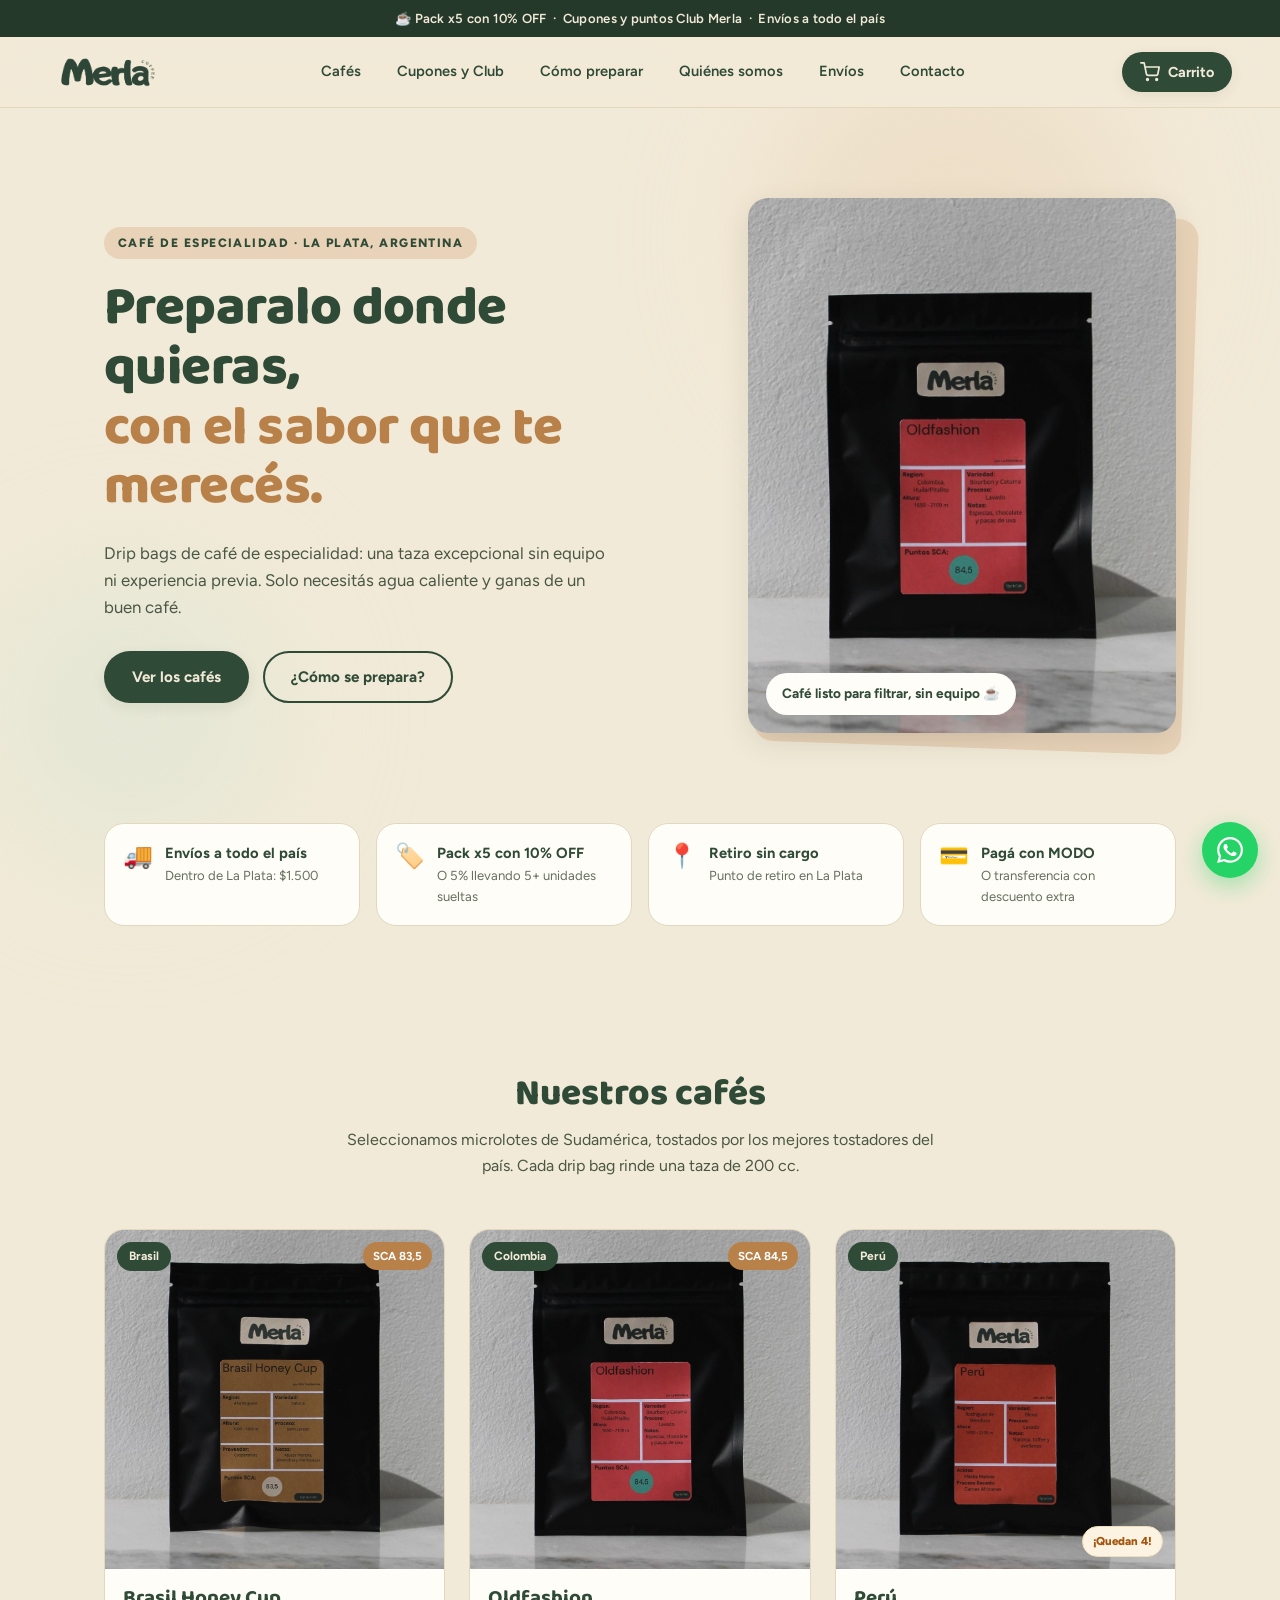
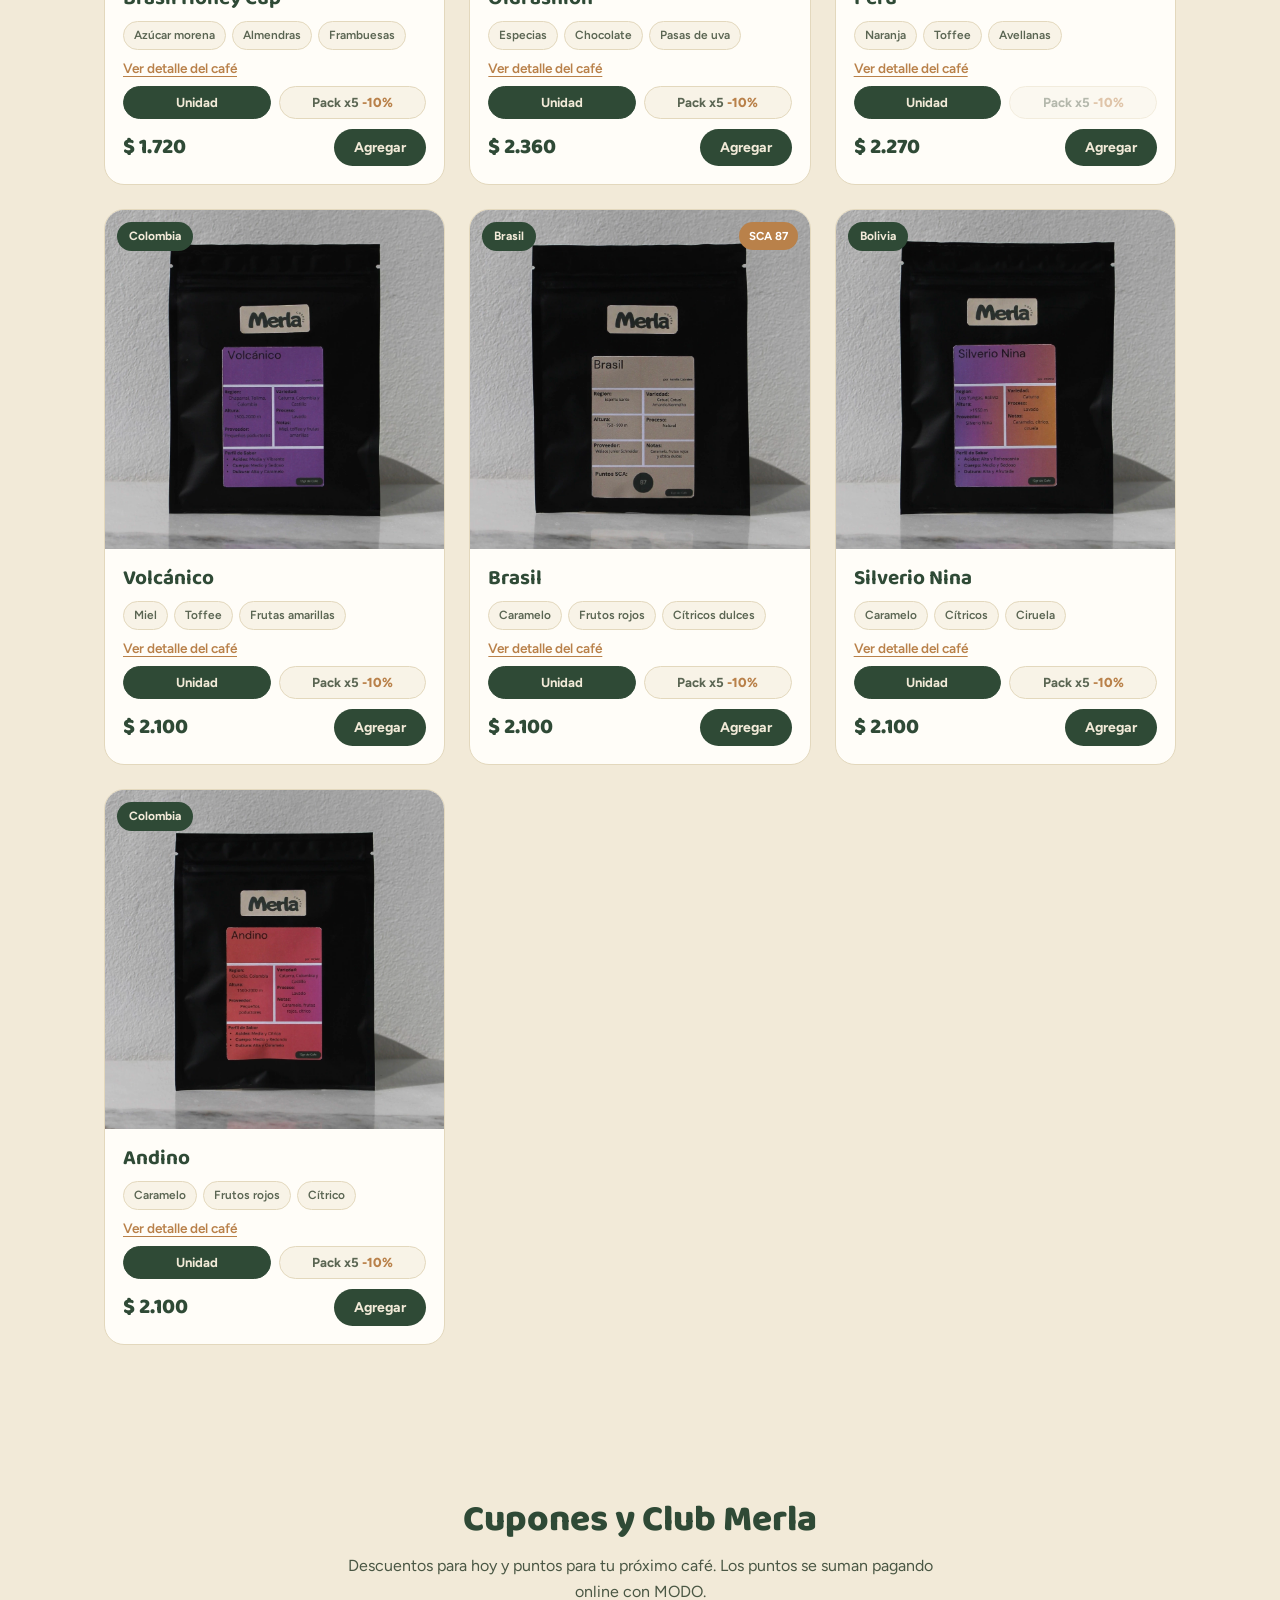
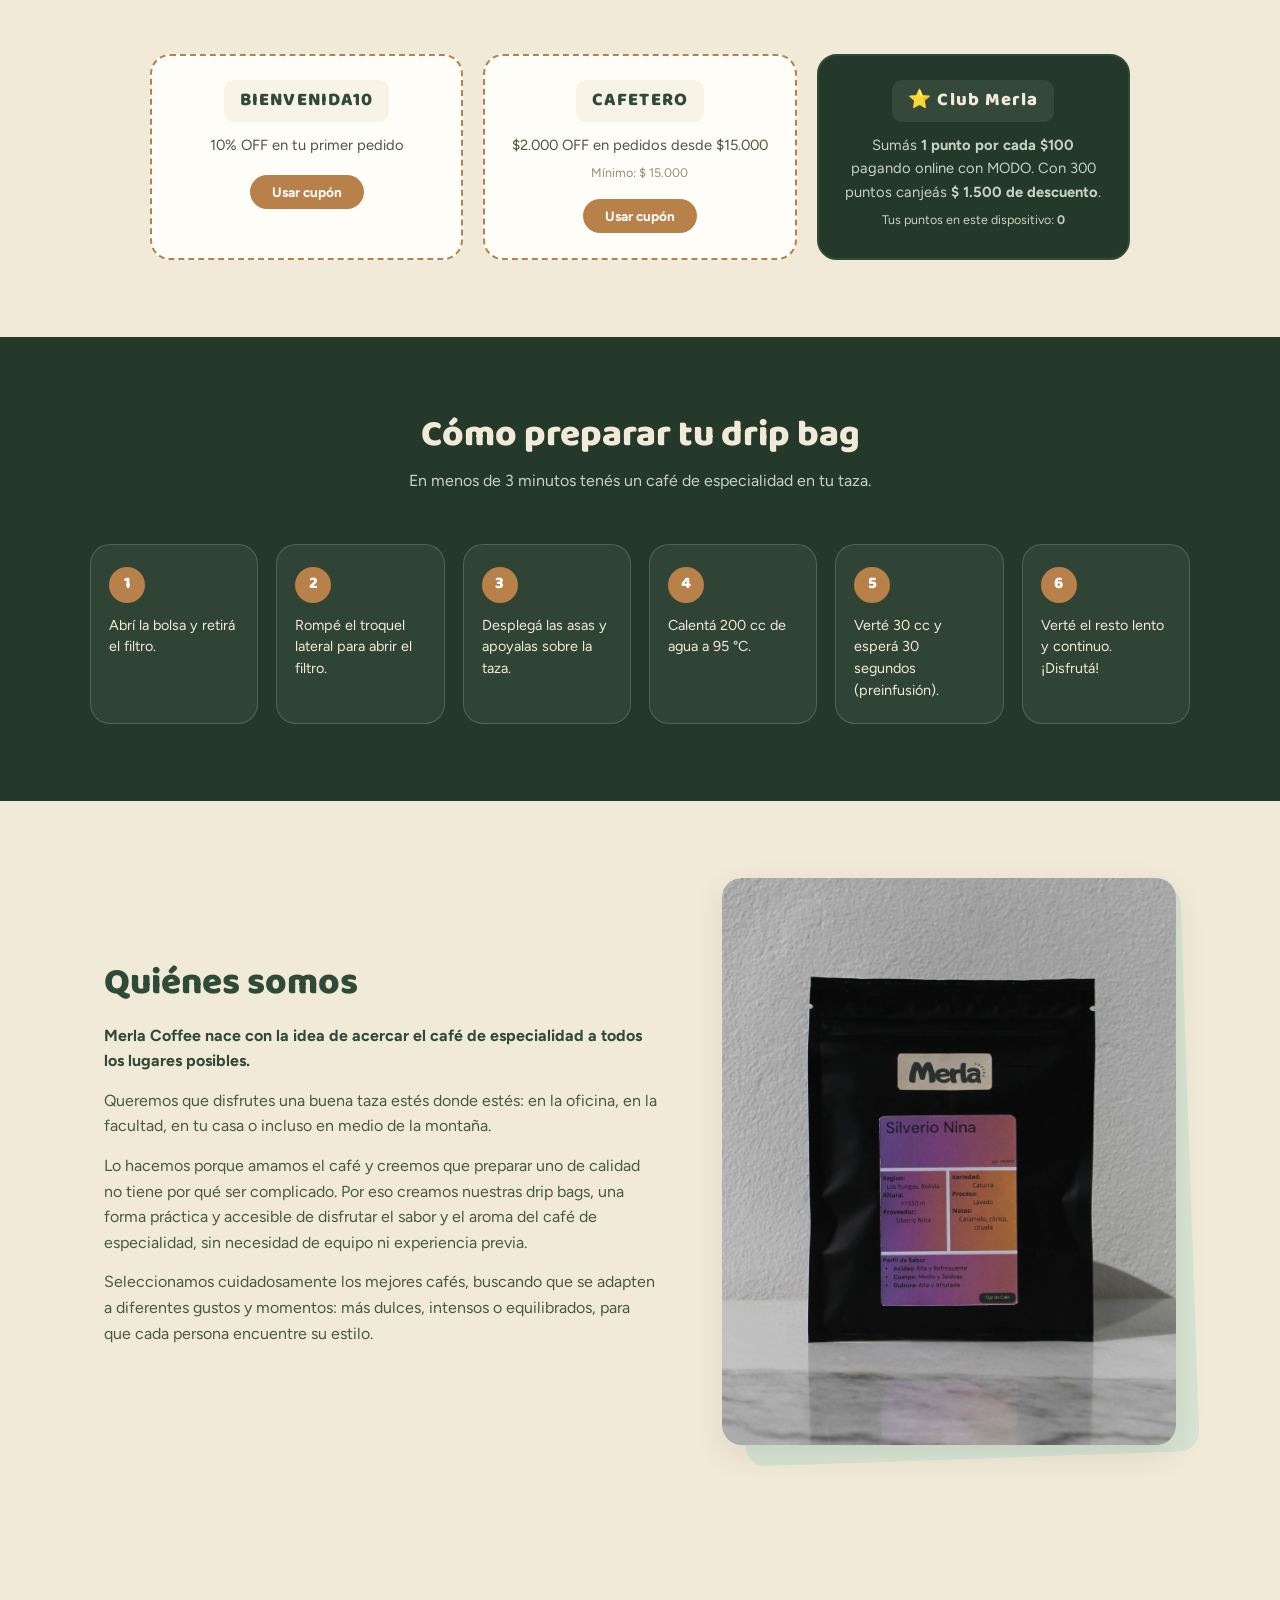
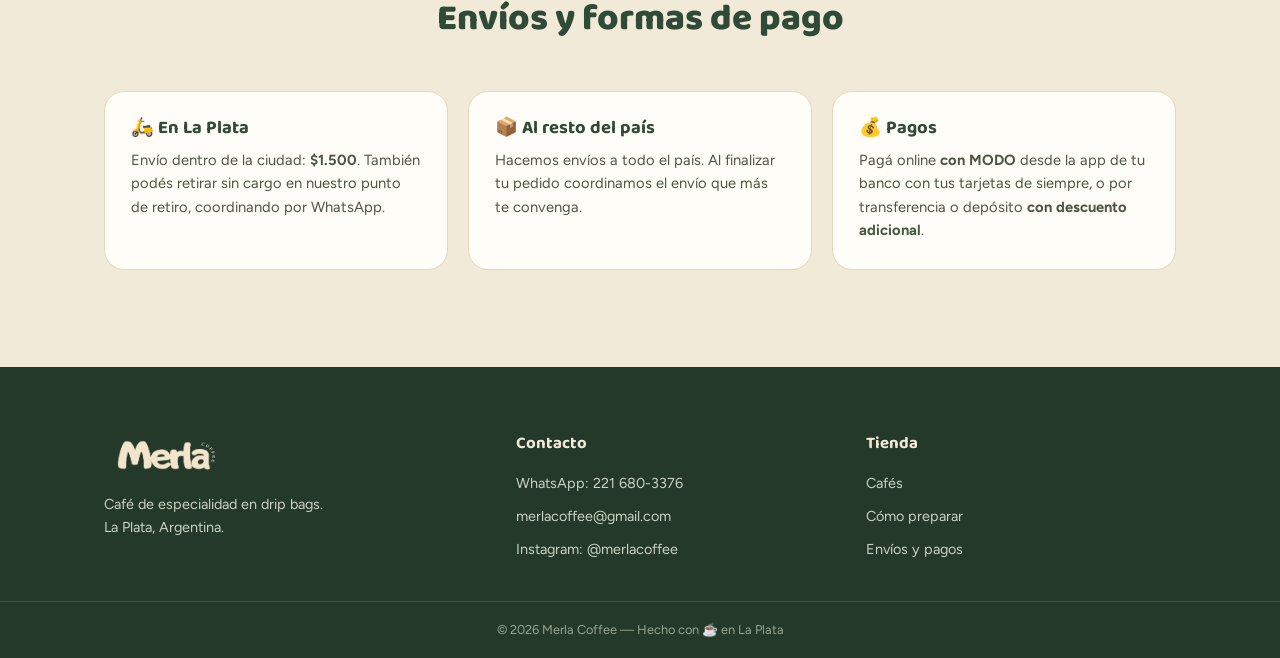
==== commit ba4ad47a: "Cambiar icon" ====
--- a/index.html
+++ b/index.html
@@ -1,5 +1,6 @@
 <!DOCTYPE html>
 <html lang="es-AR">
+<link rel="icon" type="image/png" href="img/logo_green.png">
 <head>
   <meta charset="UTF-8">
   <meta name="viewport" content="width=device-width, initial-scale=1.0">
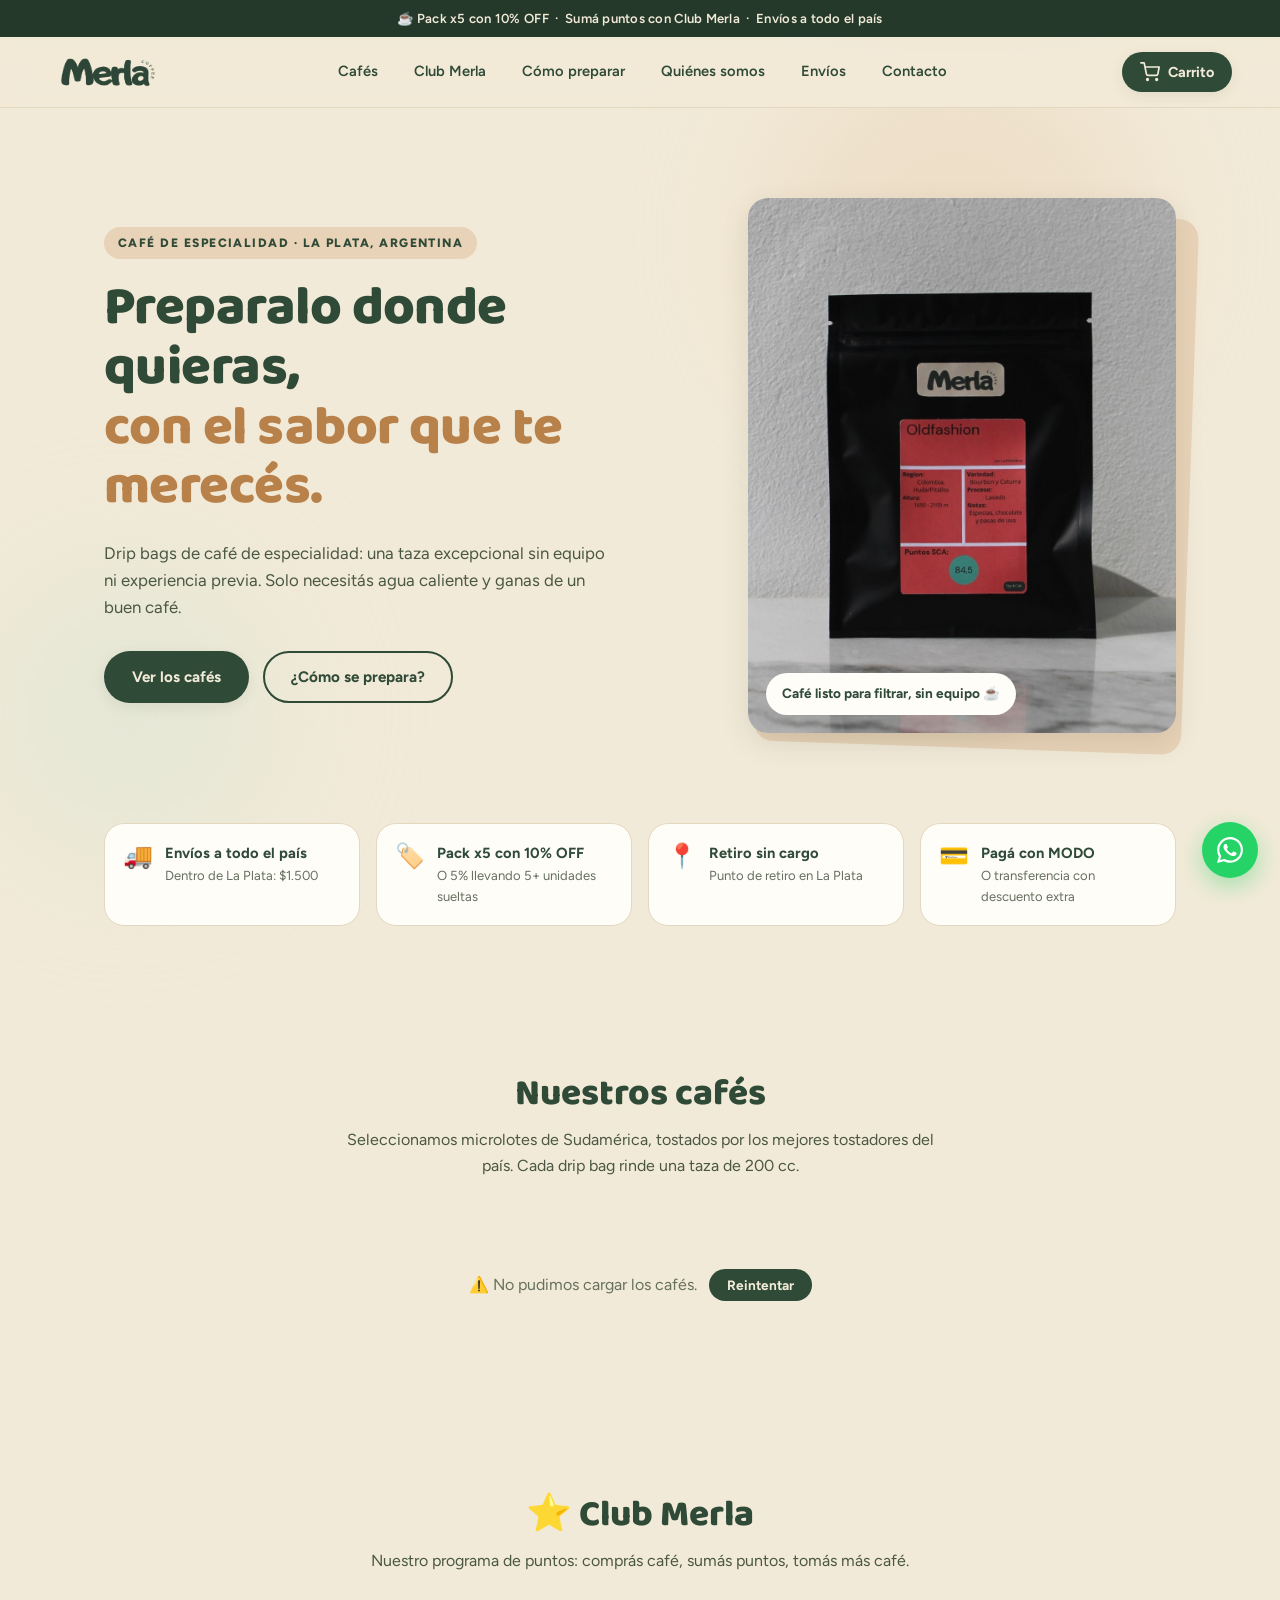
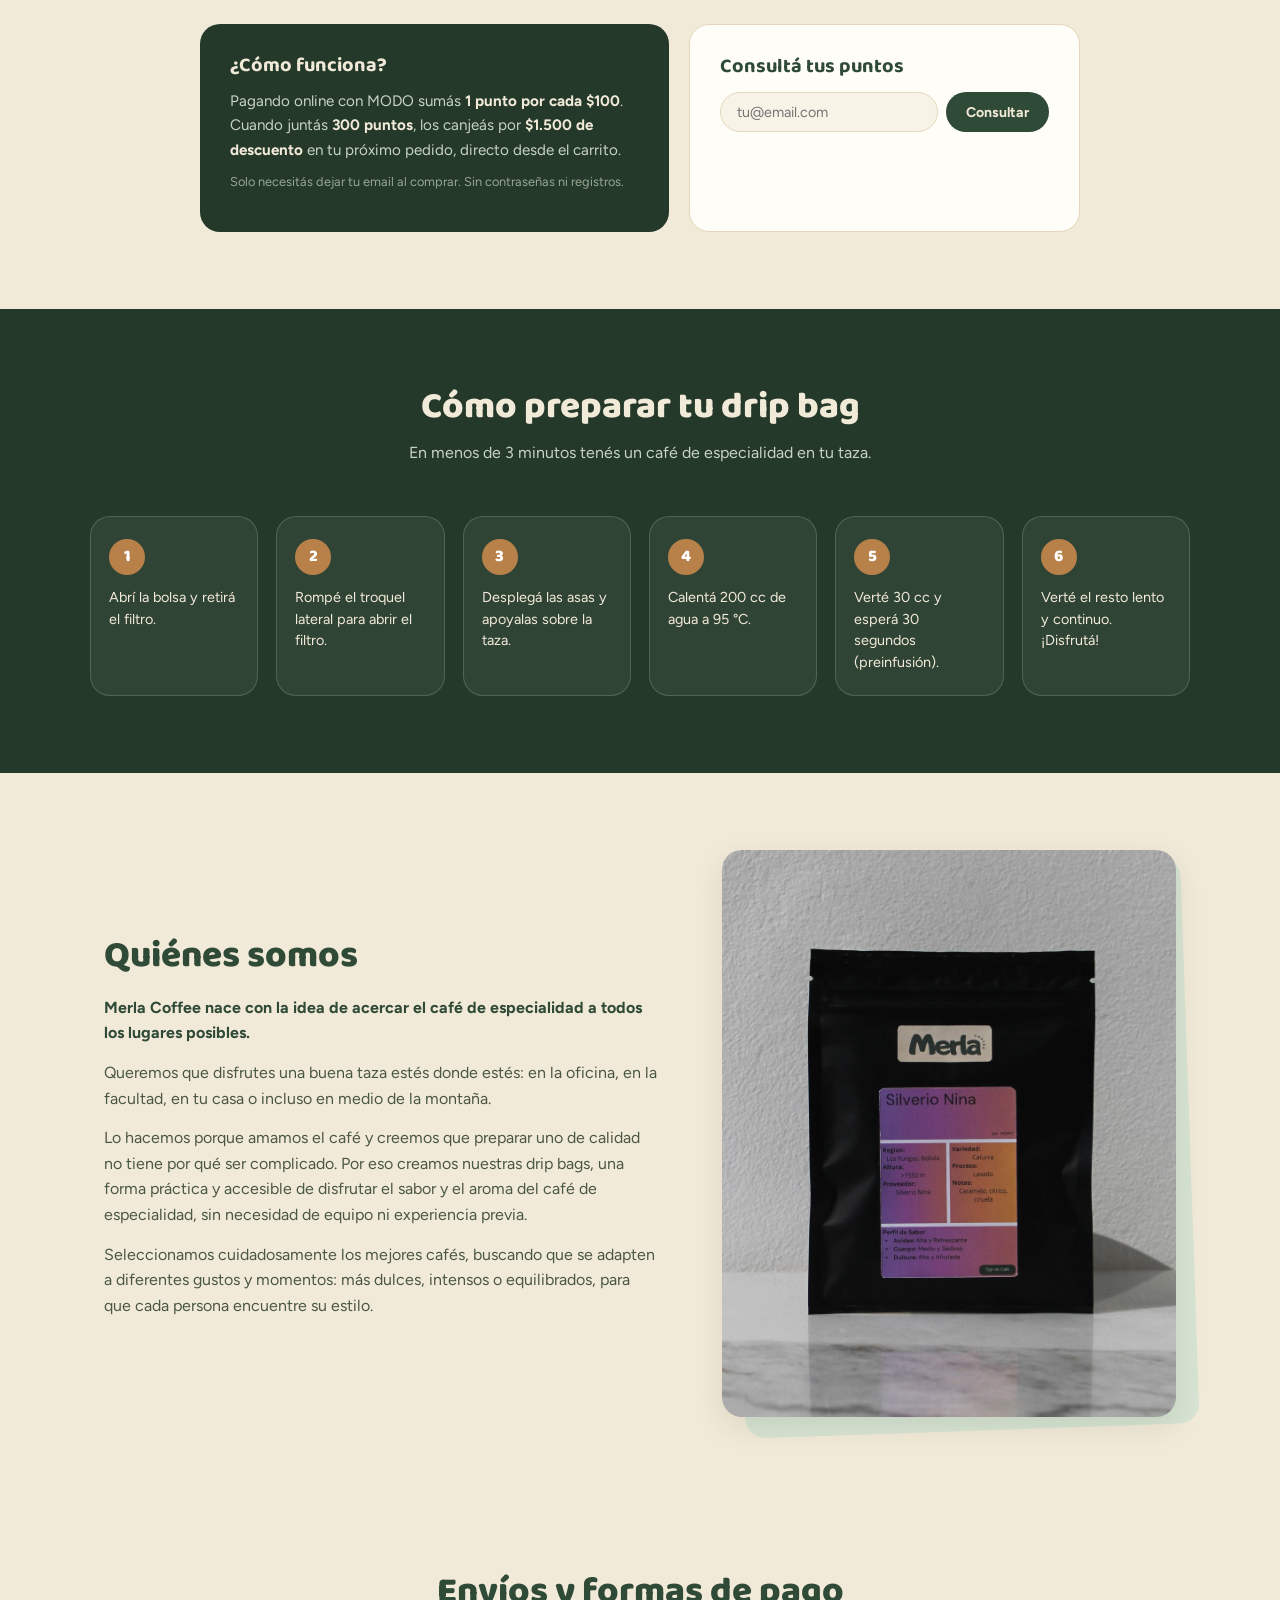
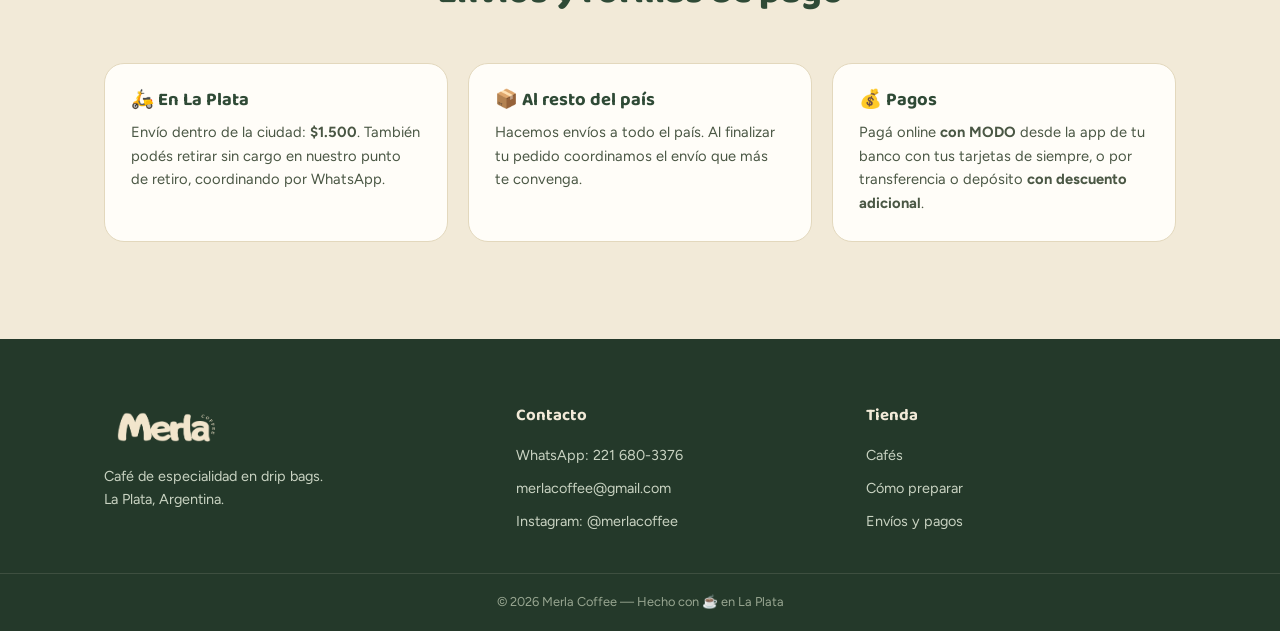
==== commit cf500990: "Migrar datos a Supabase: stock automático, cupones ocultos, Club Merla por email y filtro por región" ====
--- a/index.html
+++ b/index.html
@@ -18,7 +18,7 @@
 <body>
 
   <div class="announcement">
-    <p>☕ Pack x5 con 10% OFF &nbsp;·&nbsp; Cupones y puntos Club Merla &nbsp;·&nbsp; Envíos a todo el país</p>
+    <p>☕ Pack x5 con 10% OFF &nbsp;·&nbsp; Sumá puntos con Club Merla &nbsp;·&nbsp; Envíos a todo el país</p>
   </div>
 
   <header class="header" id="inicio">
@@ -27,7 +27,7 @@
     </a>
     <nav class="header__nav" id="nav">
       <a href="#cafes">Cafés</a>
-      <a href="#beneficios">Cupones y Club</a>
+      <a href="#club">Club Merla</a>
       <a href="#preparacion">Cómo preparar</a>
       <a href="#nosotros">Quiénes somos</a>
       <a href="#envios">Envíos</a>
@@ -86,15 +86,30 @@
         <h2>Nuestros cafés</h2>
         <p>Seleccionamos microlotes de Sudamérica, tostados por los mejores tostadores del país. Cada drip bag rinde una taza de 200 cc.</p>
       </div>
+      <div class="filtros" id="region-filtros" hidden></div>
       <div class="grid" id="product-grid"></div>
     </section>
 
-    <section class="section" id="beneficios">
-      <div class="section__head">
-        <h2>Cupones y Club Merla</h2>
-        <p>Descuentos para hoy y puntos para tu próximo café. Los puntos se suman pagando online con MODO.</p>
-      </div>
-      <div class="coupon-grid" id="coupon-grid"></div>
+    <section class="section" id="club">
+      <div class="section__head">
+        <h2>⭐ Club Merla</h2>
+        <p>Nuestro programa de puntos: comprás café, sumás puntos, tomás más café.</p>
+      </div>
+      <div class="club">
+        <div class="club__card">
+          <h3>¿Cómo funciona?</h3>
+          <p>Pagando online con MODO sumás <strong>1 punto por cada $100</strong>. Cuando juntás <strong>300 puntos</strong>, los canjeás por <strong>$1.500 de descuento</strong> en tu próximo pedido, directo desde el carrito.</p>
+          <p class="club__nota">Solo necesitás dejar tu email al comprar. Sin contraseñas ni registros.</p>
+        </div>
+        <div class="club__card club__card--consulta">
+          <h3>Consultá tus puntos</h3>
+          <div class="club__form">
+            <input type="email" id="club-email" placeholder="tu@email.com" autocomplete="email">
+            <button id="club-consultar">Consultar</button>
+          </div>
+          <p class="club__saldo" id="club-saldo"></p>
+        </div>
+      </div>
     </section>
 
     <section class="section section--green" id="preparacion">
@@ -177,6 +192,9 @@
     </div>
     <div class="cart__items" id="cart-items"></div>
     <div class="cart__foot" id="cart-foot">
+      <div class="cart__email">
+        <input type="email" id="email-input" placeholder="Tu email (para sumar puntos ⭐)" autocomplete="email">
+      </div>
       <div class="cart__coupon" id="coupon-form">
         <input type="text" id="coupon-input" placeholder="¿Tenés un cupón?" autocomplete="off">
         <button id="coupon-apply">Aplicar</button>
@@ -221,7 +239,7 @@
     <svg width="26" height="26" viewBox="0 0 24 24" fill="currentColor"><path d="M17.472 14.382c-.297-.149-1.758-.867-2.03-.967-.273-.099-.471-.148-.67.15-.197.297-.767.966-.94 1.164-.173.199-.347.223-.644.075-.297-.15-1.255-.463-2.39-1.475-.883-.788-1.48-1.761-1.653-2.059-.173-.297-.018-.458.13-.606.134-.133.298-.347.446-.52.149-.174.198-.298.298-.497.099-.198.05-.371-.025-.52-.075-.149-.669-1.612-.916-2.207-.242-.579-.487-.5-.669-.51-.173-.008-.371-.01-.57-.01-.198 0-.52.074-.792.372-.272.297-1.04 1.016-1.04 2.479 0 1.462 1.065 2.875 1.213 3.074.149.198 2.096 3.2 5.077 4.487.709.306 1.262.489 1.694.625.712.227 1.36.195 1.871.118.571-.085 1.758-.719 2.006-1.413.248-.694.248-1.289.173-1.413-.074-.124-.272-.198-.57-.347m-5.421 7.403h-.004a9.87 9.87 0 0 1-5.031-1.378l-.361-.214-3.741.982.998-3.648-.235-.374a9.86 9.86 0 0 1-1.51-5.26c.001-5.45 4.436-9.884 9.888-9.884 2.64 0 5.122 1.03 6.988 2.898a9.825 9.825 0 0 1 2.893 6.994c-.003 5.45-4.437 9.884-9.885 9.884m8.413-18.297A11.815 11.815 0 0 0 12.05 0C5.495 0 .16 5.335.157 11.892c0 2.096.547 4.142 1.588 5.945L.057 24l6.305-1.654a11.882 11.882 0 0 0 5.683 1.448h.005c6.554 0 11.89-5.335 11.893-11.893a11.821 11.821 0 0 0-3.48-8.413Z"/></svg>
   </a>
 
-  <script src="productos.js"></script>
+  <script src="motor.js"></script>
   <script src="app.js"></script>
 </body>
 </html>
--- a/styles.css
+++ b/styles.css
@@ -1101,3 +1101,142 @@
   margin-left: 4px;
   vertical-align: middle;
 }
+
+/* ===== Filtros por región ===== */
+.filtros {
+  display: flex;
+  flex-wrap: wrap;
+  gap: 10px;
+  justify-content: center;
+  margin-bottom: 28px;
+}
+
+.filtro {
+  background: var(--blanco);
+  border: 1.5px solid var(--crema-borde);
+  border-radius: 999px;
+  padding: 9px 20px;
+  font-family: var(--fuente-texto);
+  font-weight: 700;
+  font-size: 0.88rem;
+  color: #5a6552;
+  cursor: pointer;
+  transition: background 0.2s, color 0.2s, border-color 0.2s, transform 0.15s;
+}
+
+.filtro:hover { border-color: var(--verde); transform: translateY(-1px); }
+
+.filtro.activo {
+  background: var(--verde);
+  border-color: var(--verde);
+  color: var(--crema);
+}
+
+/* ===== Estados de la grilla ===== */
+.grid__estado {
+  grid-column: 1 / -1;
+  text-align: center;
+  color: #66705f;
+  padding: 40px 10px;
+  font-size: 1rem;
+}
+
+.grid__retry {
+  margin-left: 8px;
+  background: var(--verde);
+  color: var(--crema);
+  border: none;
+  border-radius: 999px;
+  padding: 8px 18px;
+  font-family: var(--fuente-texto);
+  font-weight: 700;
+  font-size: 0.85rem;
+  cursor: pointer;
+}
+
+/* ===== Club Merla ===== */
+.club {
+  display: grid;
+  grid-template-columns: 1.2fr 1fr;
+  gap: 20px;
+  max-width: 880px;
+  margin: 0 auto;
+}
+
+.club__card {
+  background: var(--verde-oscuro);
+  border-radius: var(--radio);
+  padding: 30px;
+  color: var(--crema);
+}
+
+.club__card h3 { color: var(--crema); font-size: 1.25rem; margin-bottom: 12px; }
+.club__card p { color: #c9d3c2; font-size: 0.95rem; margin-bottom: 10px; }
+.club__card p strong { color: var(--crema); }
+.club__nota { font-size: 0.8rem !important; color: #98a691 !important; }
+
+.club__card--consulta {
+  background: var(--blanco);
+  border: 1.5px solid var(--crema-borde);
+}
+
+.club__card--consulta h3 { color: var(--verde); }
+
+.club__form { display: flex; gap: 8px; margin: 14px 0 10px; }
+
+.club__form input {
+  flex: 1;
+  min-width: 0;
+  border: 1.5px solid var(--crema-borde);
+  border-radius: 999px;
+  padding: 10px 16px;
+  font-family: var(--fuente-texto);
+  font-size: 0.9rem;
+  background: var(--crema-suave);
+  color: var(--tinta);
+}
+
+.club__form input:focus { outline: 2px solid var(--caramelo); border-color: var(--caramelo); }
+
+.club__form button {
+  background: var(--verde);
+  color: var(--crema);
+  border: none;
+  border-radius: 999px;
+  padding: 10px 20px;
+  font-family: var(--fuente-texto);
+  font-weight: 700;
+  font-size: 0.88rem;
+  cursor: pointer;
+}
+
+.club__form button:hover { background: var(--verde-claro); }
+.club__form button:disabled { opacity: 0.6; cursor: wait; }
+
+.club__saldo {
+  font-family: var(--fuente-display);
+  font-weight: 800;
+  font-size: 1.15rem;
+  color: var(--verde) !important;
+  min-height: 1.4em;
+}
+
+/* ===== Email en el carrito ===== */
+.cart__email { margin-bottom: 10px; }
+
+.cart__email input {
+  width: 100%;
+  border: 1.5px solid var(--crema-borde);
+  border-radius: 999px;
+  padding: 9px 16px;
+  font-family: var(--fuente-texto);
+  font-size: 0.88rem;
+  background: var(--crema-suave);
+  color: var(--tinta);
+}
+
+.cart__email input:focus { outline: 2px solid var(--caramelo); border-color: var(--caramelo); }
+
+@media (max-width: 720px) {
+  .club { grid-template-columns: 1fr; }
+}
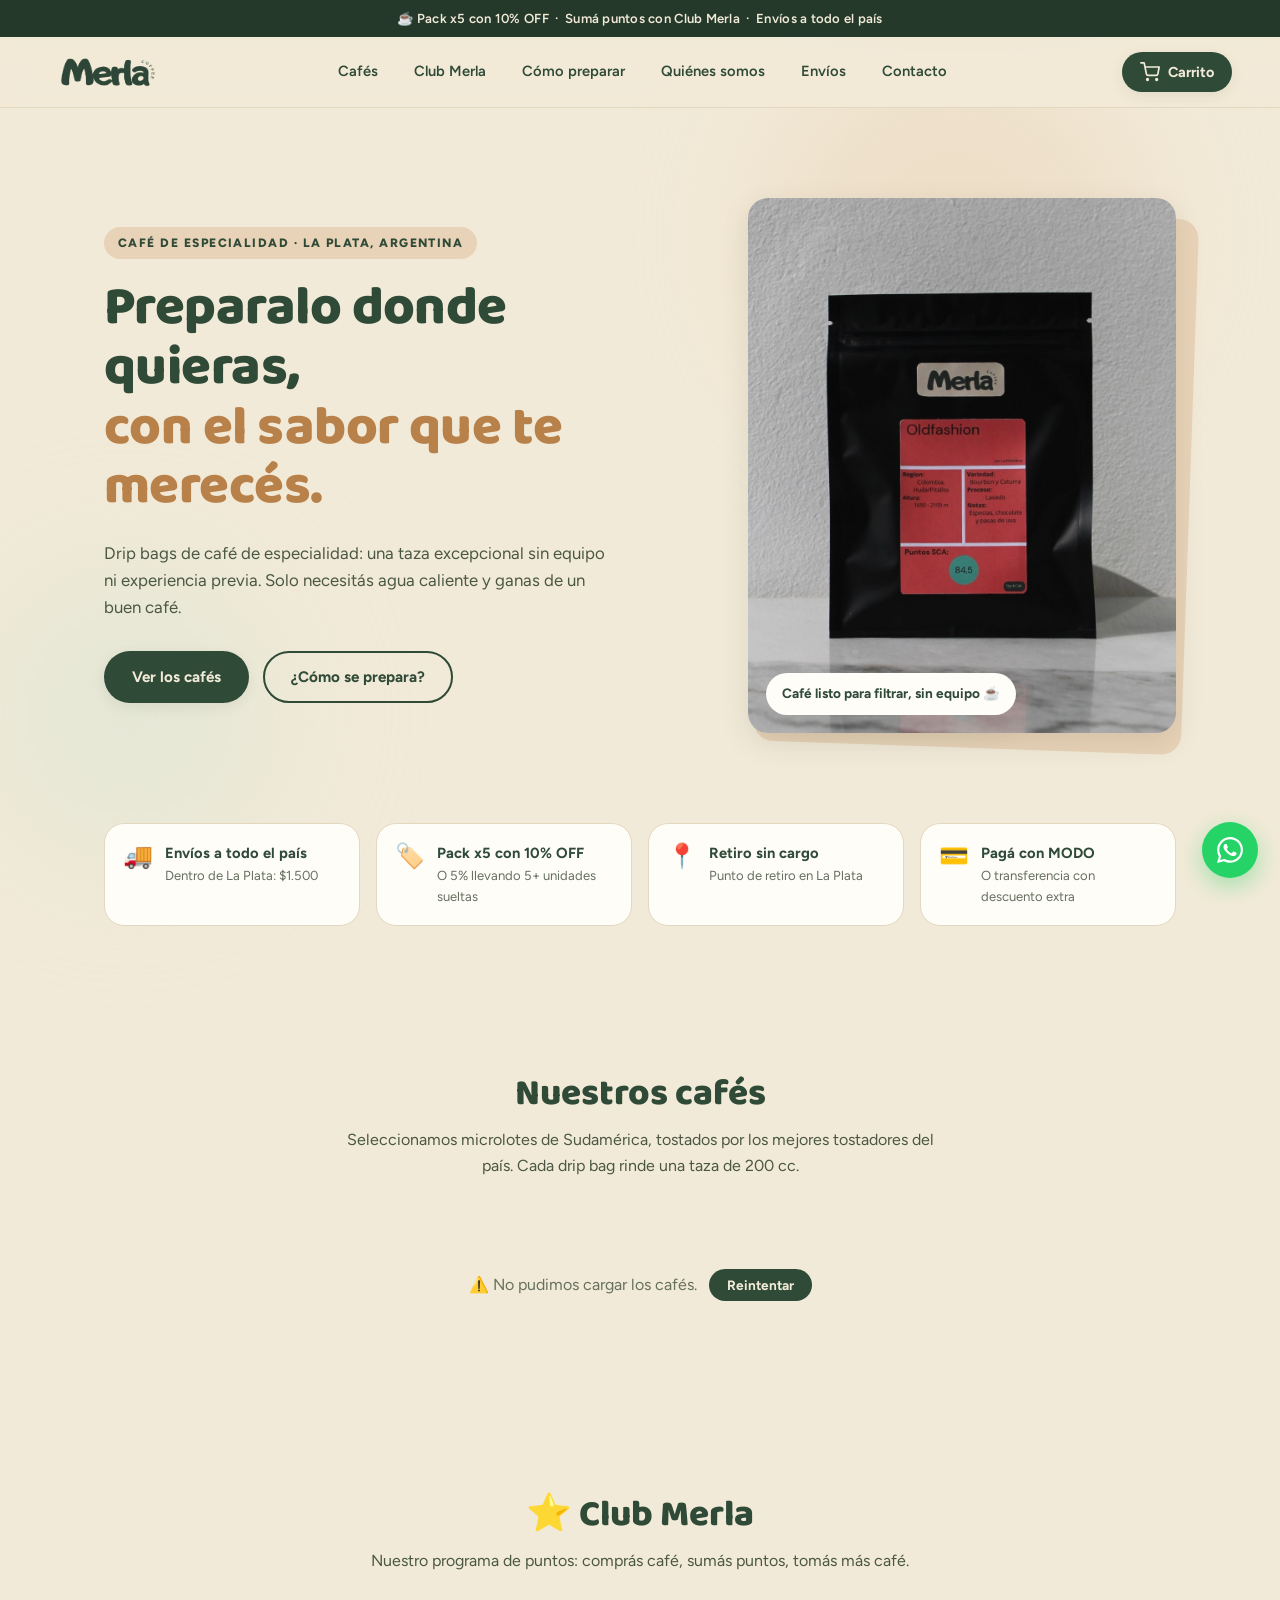
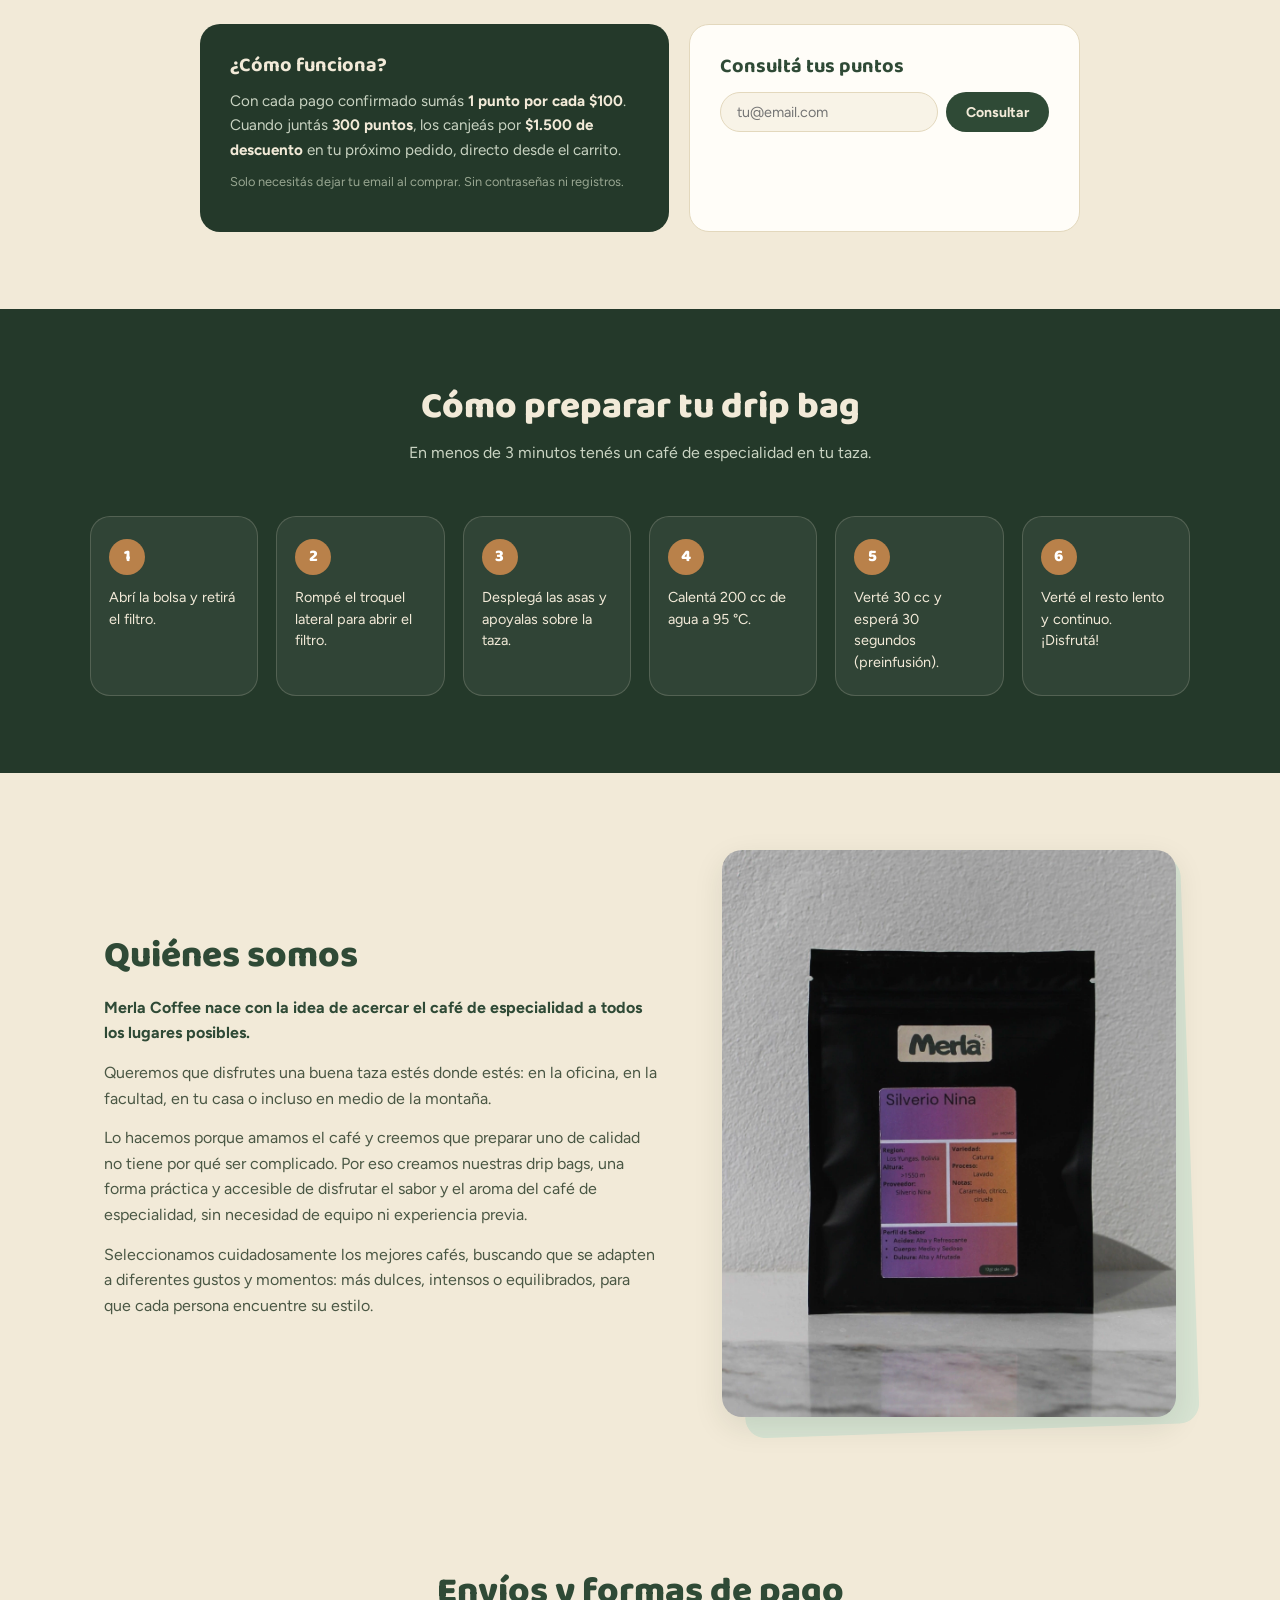
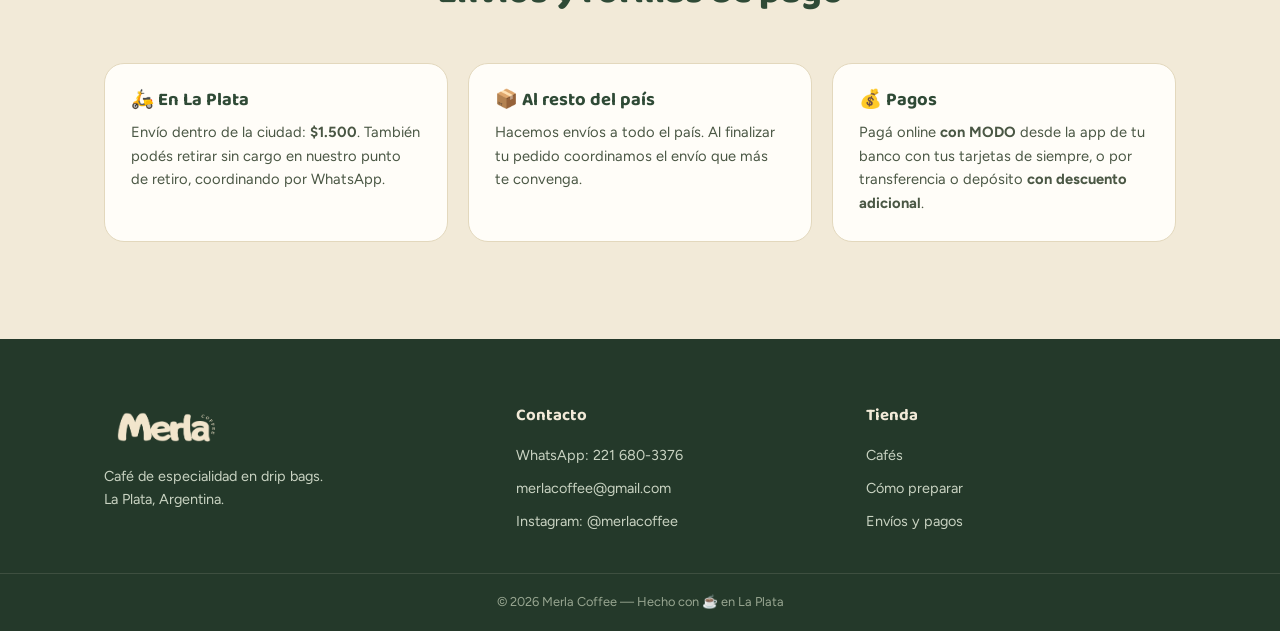
==== commit 88d8733d: "Agregar carga de puntos con pago por whatsapp" ====
--- a/index.html
+++ b/index.html
@@ -98,7 +98,7 @@
       <div class="club">
         <div class="club__card">
           <h3>¿Cómo funciona?</h3>
-          <p>Pagando online con MODO sumás <strong>1 punto por cada $100</strong>. Cuando juntás <strong>300 puntos</strong>, los canjeás por <strong>$1.500 de descuento</strong> en tu próximo pedido, directo desde el carrito.</p>
+          <p>Con cada pago confirmado sumás <strong>1 punto por cada $100</strong>. Cuando juntás <strong>300 puntos</strong>, los canjeás por <strong>$1.500 de descuento</strong> en tu próximo pedido, directo desde el carrito.</p>
           <p class="club__nota">Solo necesitás dejar tu email al comprar. Sin contraseñas ni registros.</p>
         </div>
         <div class="club__card club__card--consulta">
@@ -224,7 +224,7 @@
         <svg width="18" height="18" viewBox="0 0 24 24" fill="currentColor"><path d="M17.472 14.382c-.297-.149-1.758-.867-2.03-.967-.273-.099-.471-.148-.67.15-.197.297-.767.966-.94 1.164-.173.199-.347.223-.644.075-.297-.15-1.255-.463-2.39-1.475-.883-.788-1.48-1.761-1.653-2.059-.173-.297-.018-.458.13-.606.134-.133.298-.347.446-.52.149-.174.198-.298.298-.497.099-.198.05-.371-.025-.52-.075-.149-.669-1.612-.916-2.207-.242-.579-.487-.5-.669-.51-.173-.008-.371-.01-.57-.01-.198 0-.52.074-.792.372-.272.297-1.04 1.016-1.04 2.479 0 1.462 1.065 2.875 1.213 3.074.149.198 2.096 3.2 5.077 4.487.709.306 1.262.489 1.694.625.712.227 1.36.195 1.871.118.571-.085 1.758-.719 2.006-1.413.248-.694.248-1.289.173-1.413-.074-.124-.272-.198-.57-.347m-5.421 7.403h-.004a9.87 9.87 0 0 1-5.031-1.378l-.361-.214-3.741.982.998-3.648-.235-.374a9.86 9.86 0 0 1-1.51-5.26c.001-5.45 4.436-9.884 9.888-9.884 2.64 0 5.122 1.03 6.988 2.898a9.825 9.825 0 0 1 2.893 6.994c-.003 5.45-4.437 9.884-9.885 9.884m8.413-18.297A11.815 11.815 0 0 0 12.05 0C5.495 0 .16 5.335.157 11.892c0 2.096.547 4.142 1.588 5.945L.057 24l6.305-1.654a11.882 11.882 0 0 0 5.683 1.448h.005c6.554 0 11.89-5.335 11.893-11.893a11.821 11.821 0 0 0-3.48-8.413Z"/></svg>
         Pedir por WhatsApp
       </button>
-      <p class="cart__note">Con MODO pagás al instante desde la app de tu banco y sumás puntos Club Merla. Por WhatsApp coordinamos envío y pago (descuento extra por transferencia).</p>
+      <p class="cart__note">Con MODO pagás al instante desde la app de tu banco. Por WhatsApp registramos tu pedido pendiente y coordinamos envío y pago. Los puntos se acreditan al confirmar el cobro.</p>
     </div>
   </aside>
 
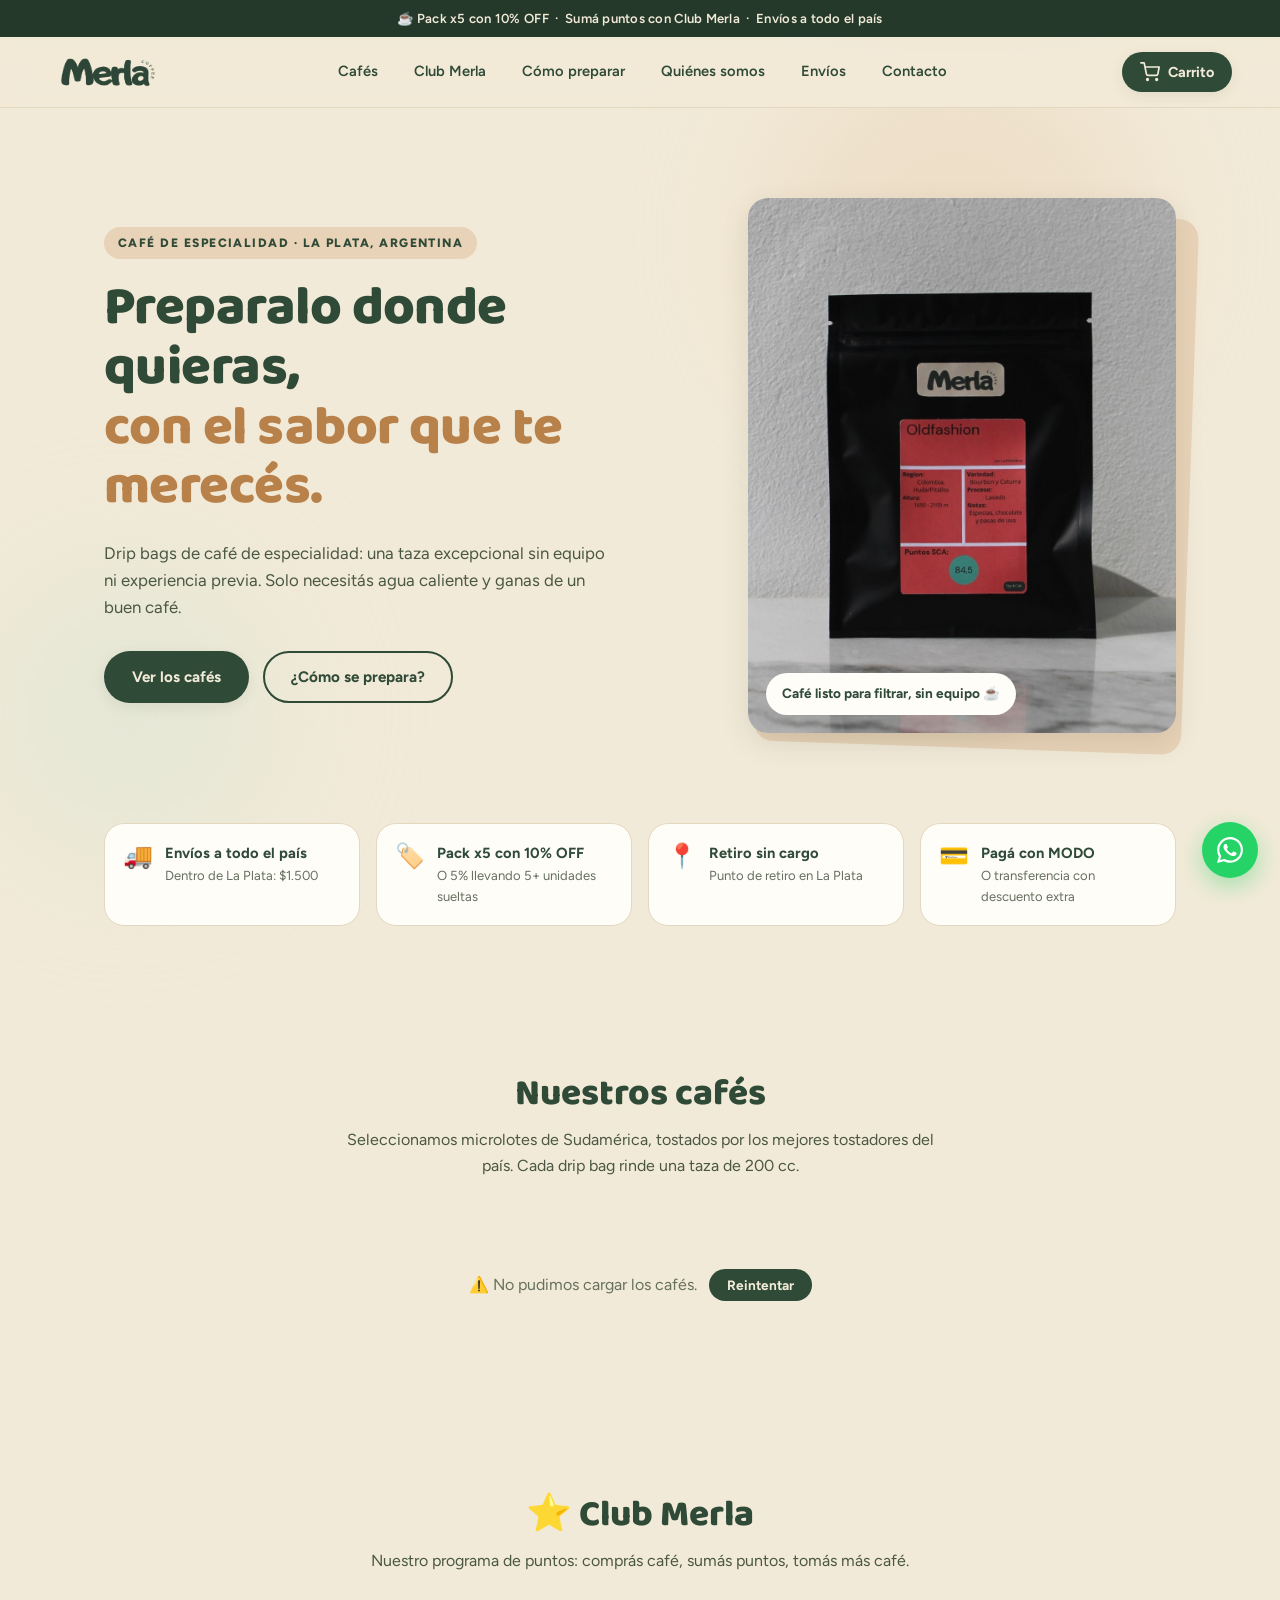
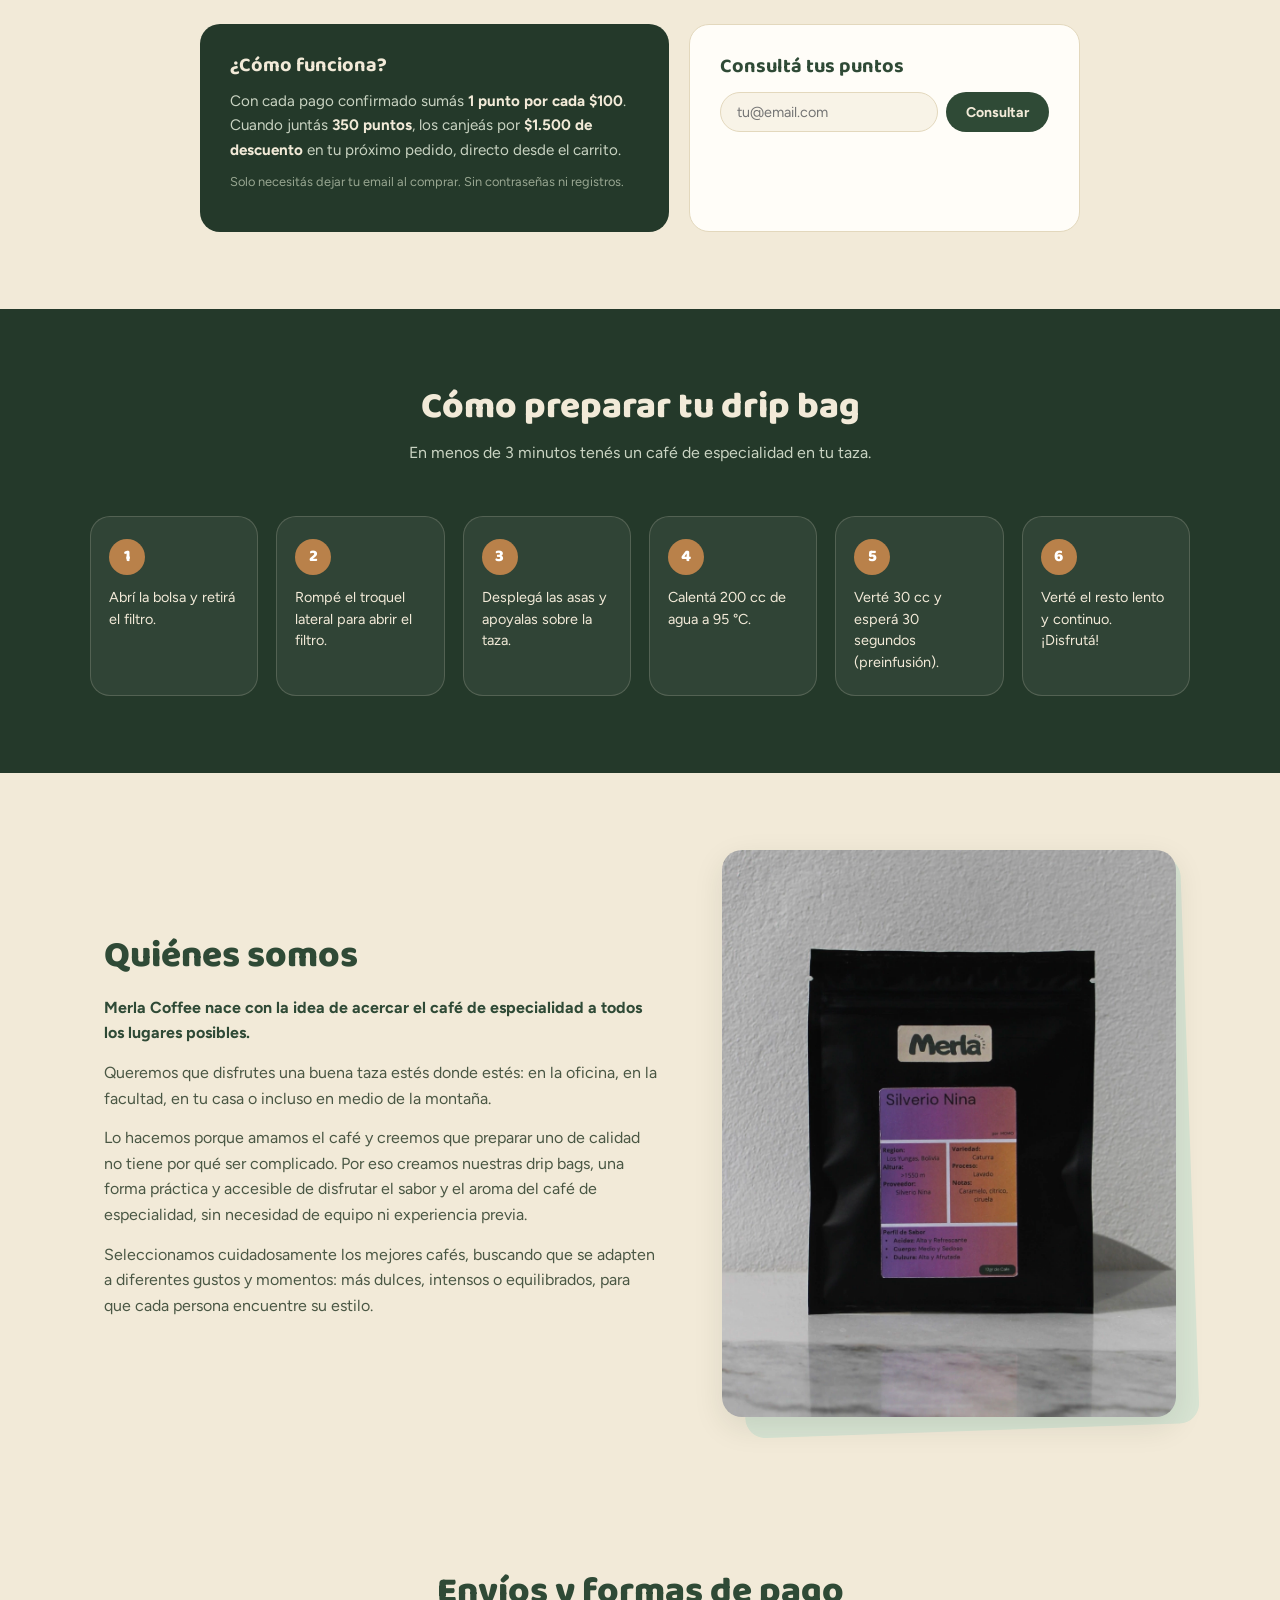
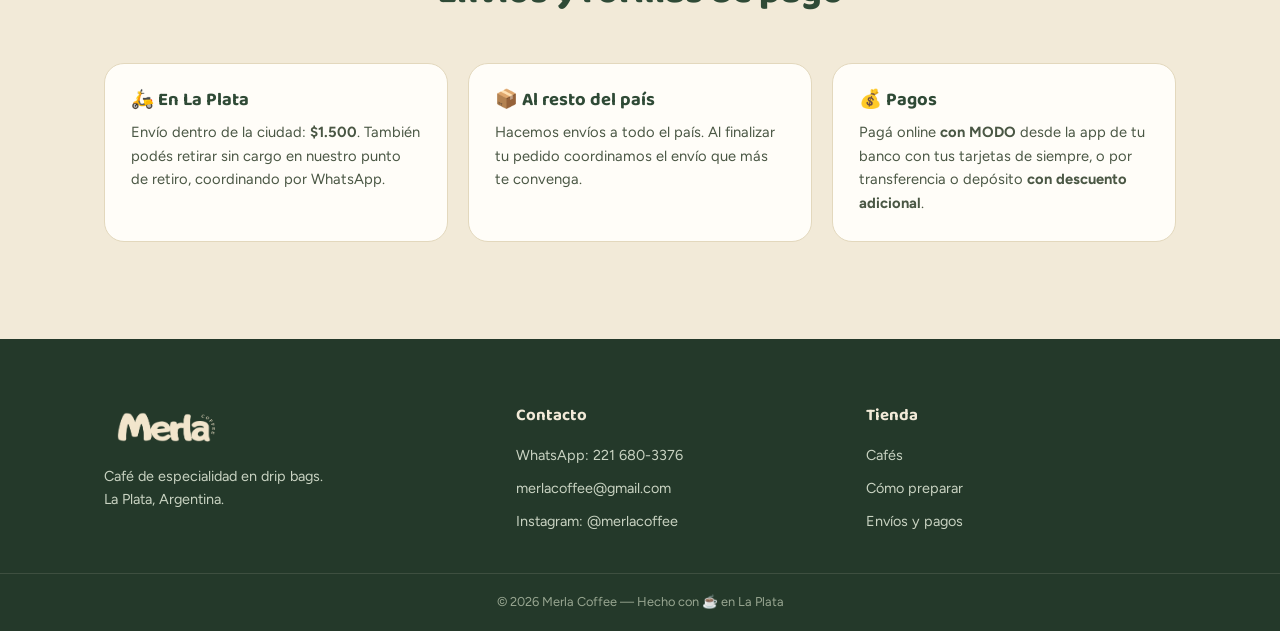
==== commit 0f2c8e75: "Subo cambios" ====
--- a/index.html
+++ b/index.html
@@ -98,7 +98,7 @@
       <div class="club">
         <div class="club__card">
           <h3>¿Cómo funciona?</h3>
-          <p>Con cada pago confirmado sumás <strong>1 punto por cada $100</strong>. Cuando juntás <strong>300 puntos</strong>, los canjeás por <strong>$1.500 de descuento</strong> en tu próximo pedido, directo desde el carrito.</p>
+          <p>Con cada pago confirmado sumás <strong>1 punto por cada $100</strong>. Cuando juntás <strong>350 puntos</strong>, los canjeás por <strong>$1.500 de descuento</strong> en tu próximo pedido, directo desde el carrito.</p>
           <p class="club__nota">Solo necesitás dejar tu email al comprar. Sin contraseñas ni registros.</p>
         </div>
         <div class="club__card club__card--consulta">
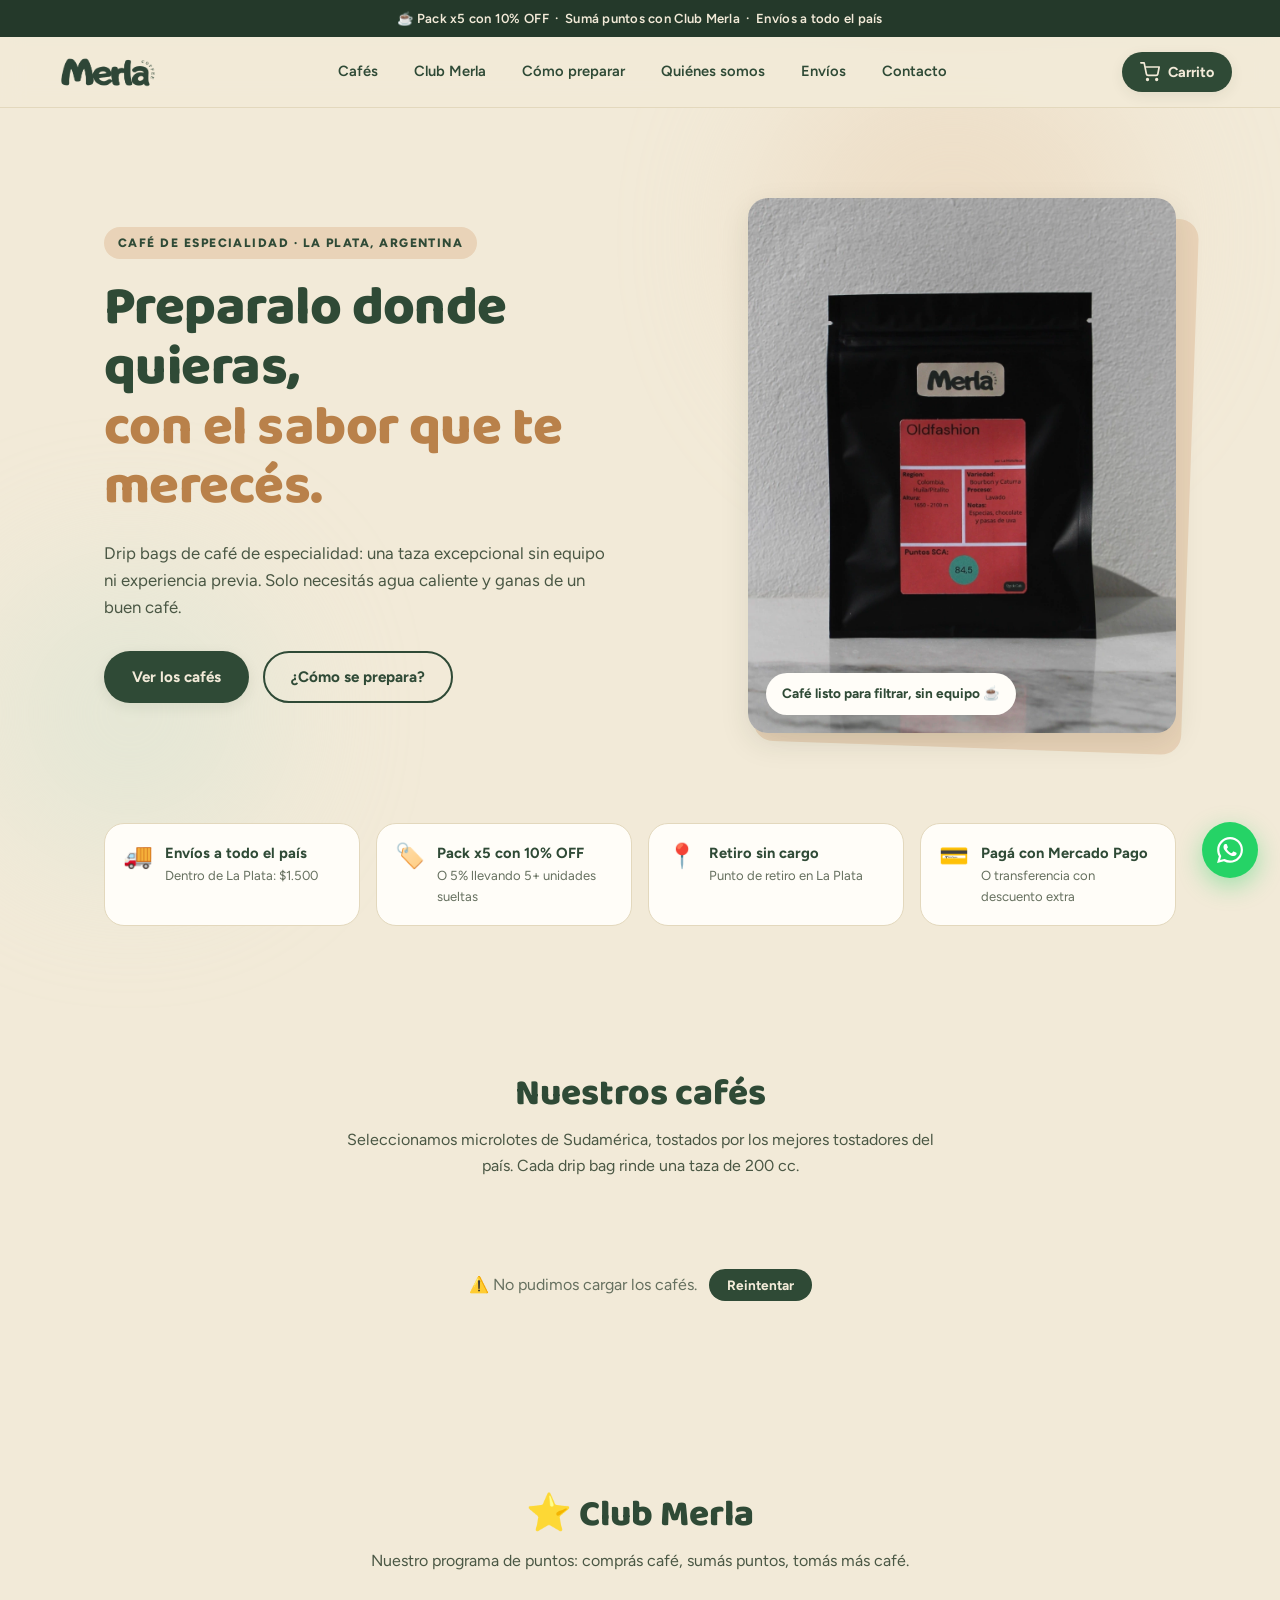
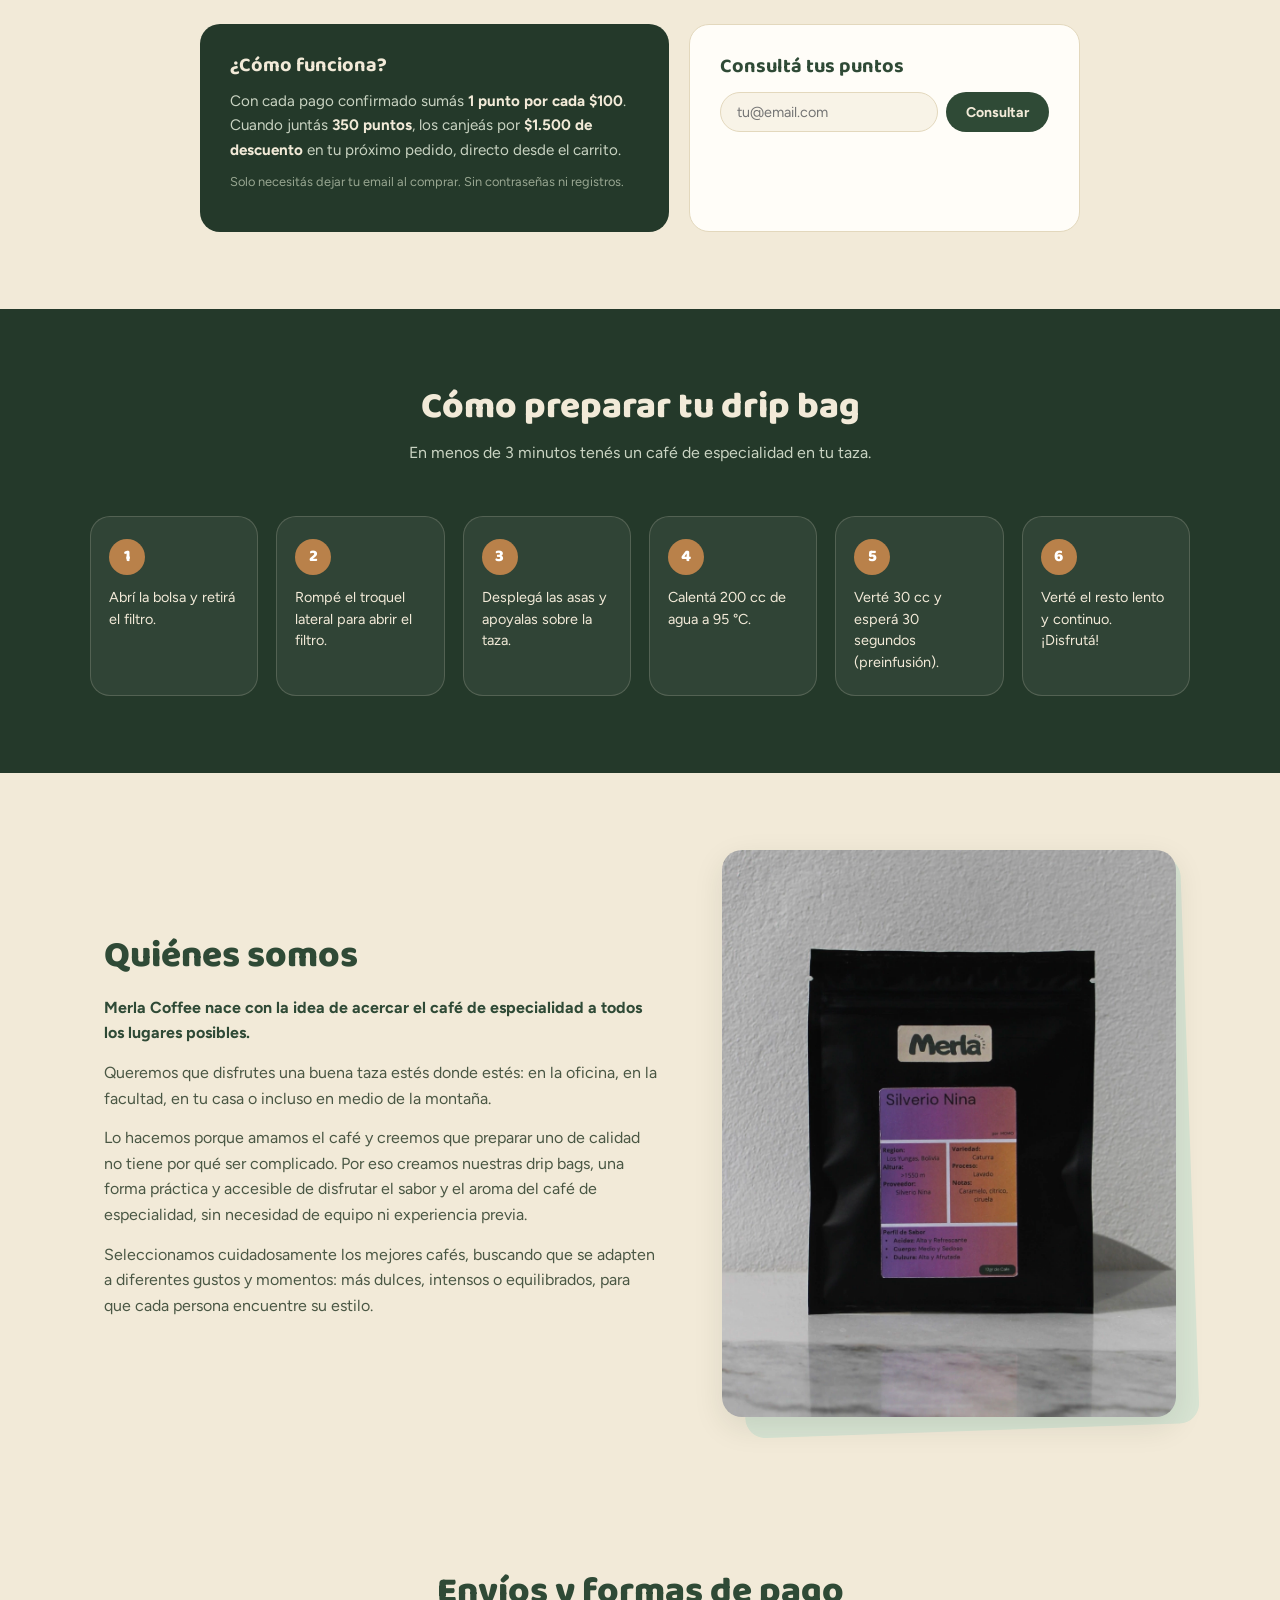
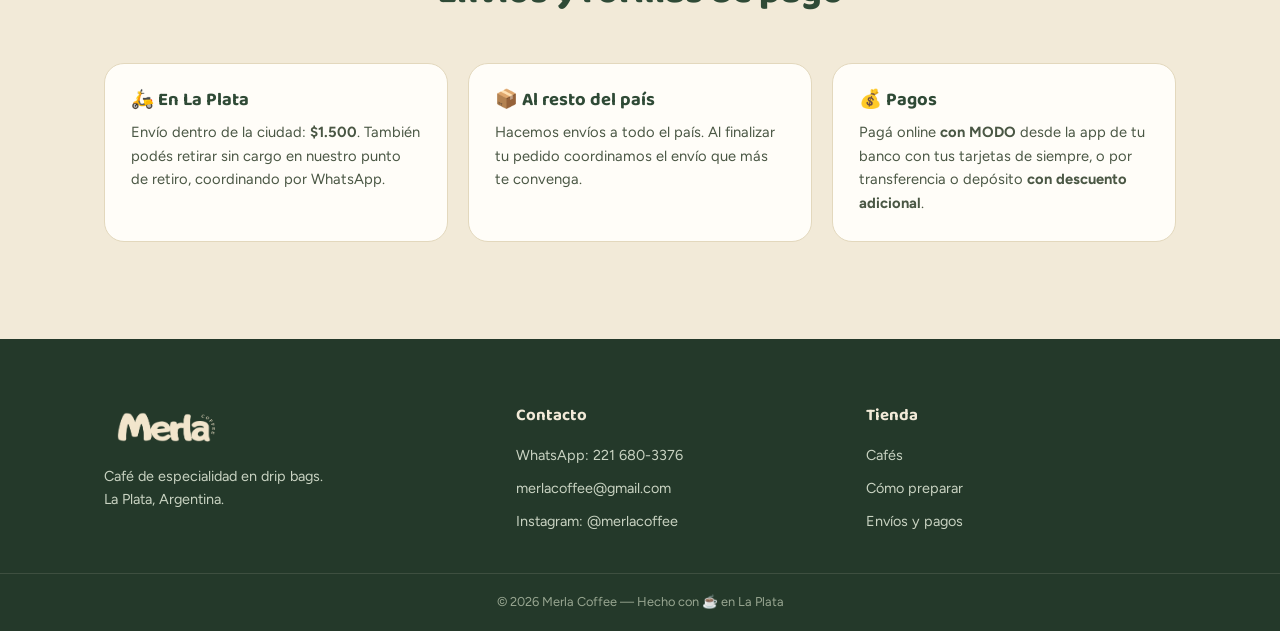
==== commit 1375e9ee: "Cambie MODO por MP" ====
--- a/index.html
+++ b/index.html
@@ -77,7 +77,7 @@
       </div>
       <div class="benefit">
         <span class="benefit__icon">💳</span>
-        <div><strong>Pagá con MODO</strong><p>O transferencia con descuento extra</p></div>
+        <div><strong>Pagá con Mercado Pago</strong><p>O transferencia con descuento extra</p></div>
       </div>
     </section>
 
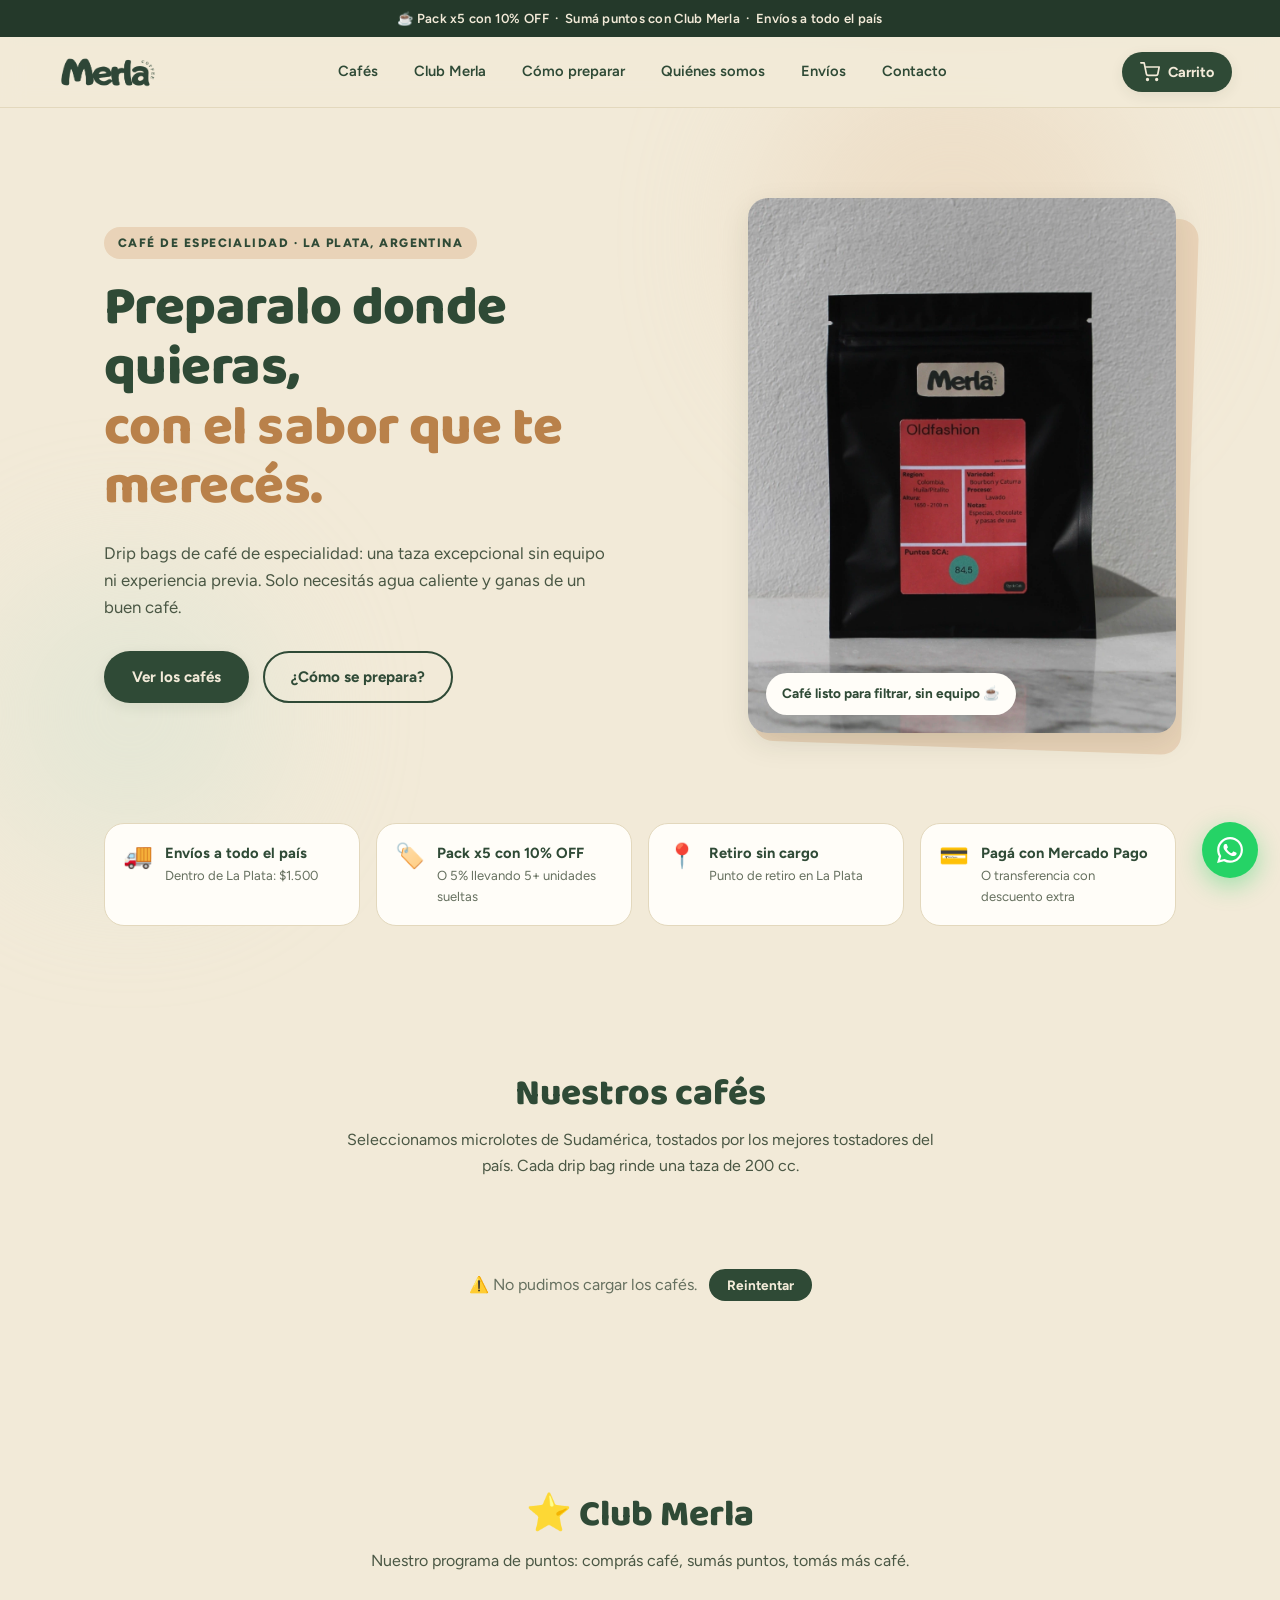
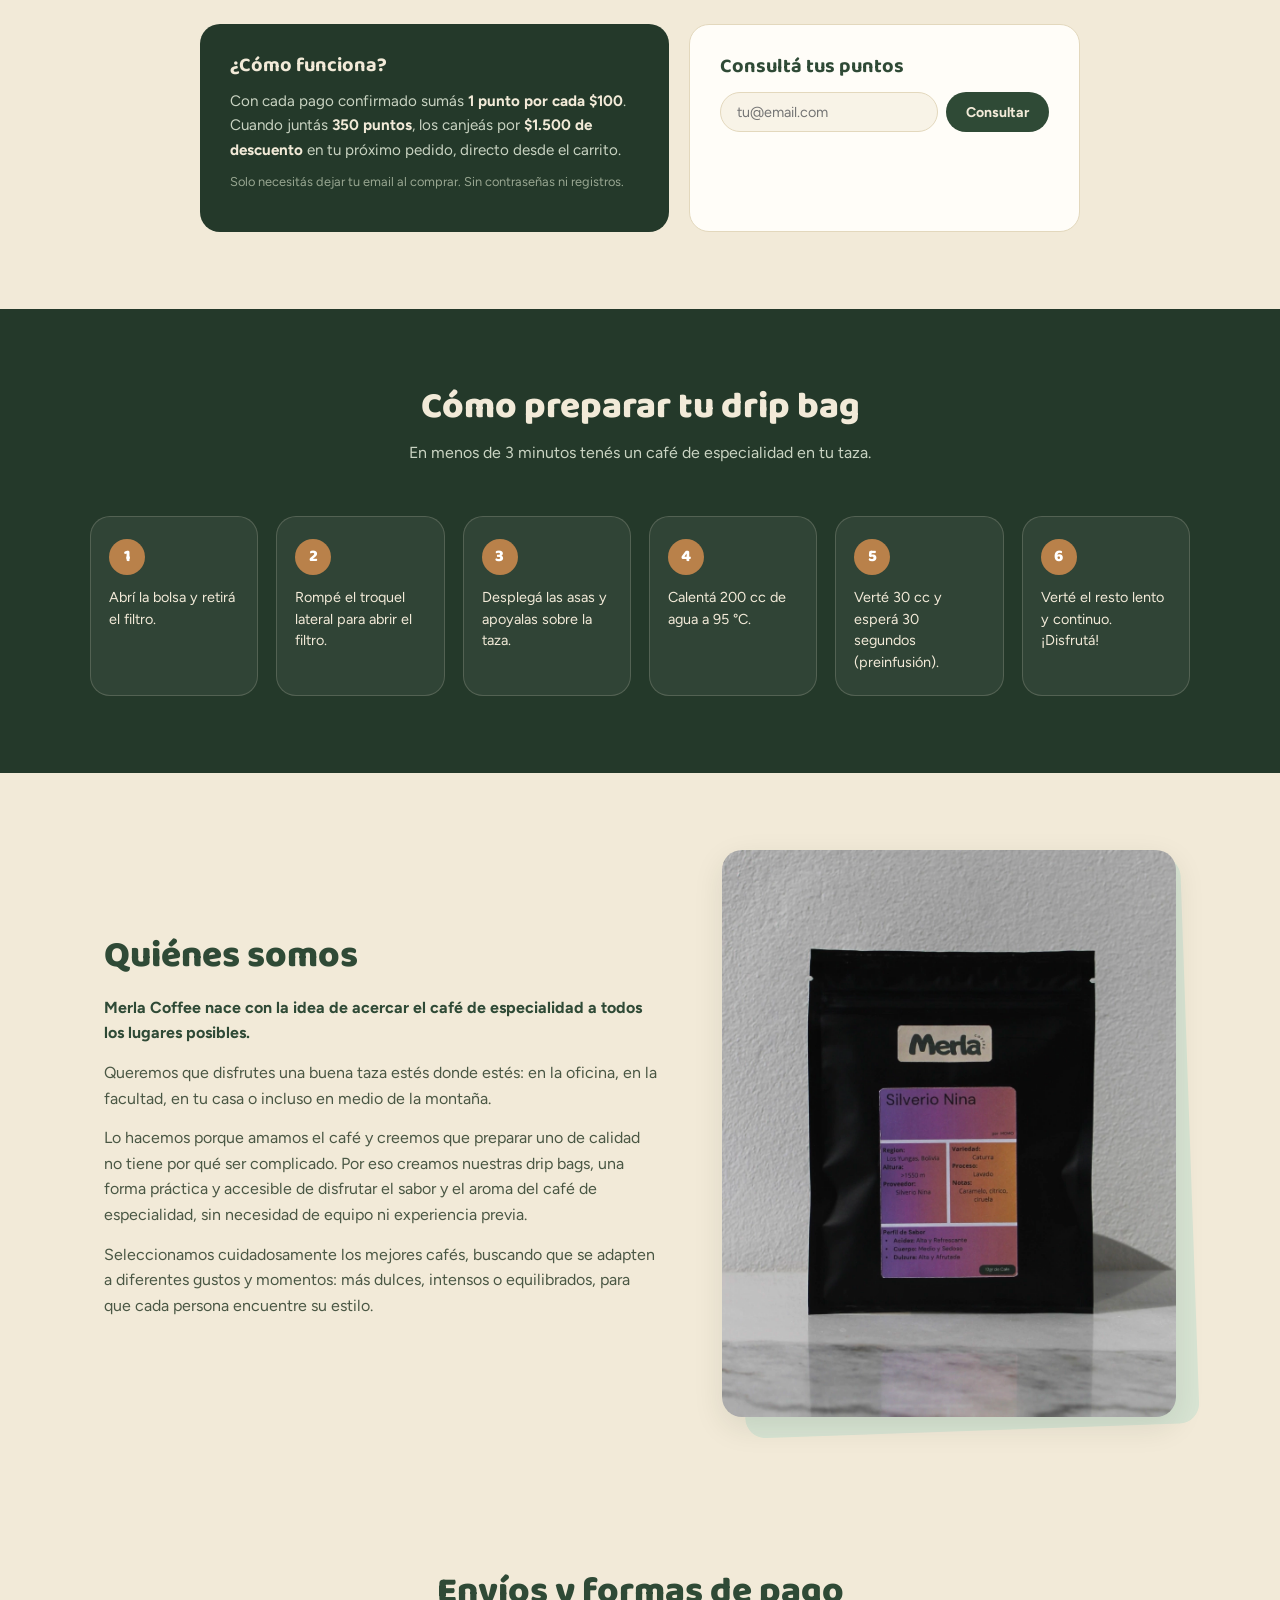
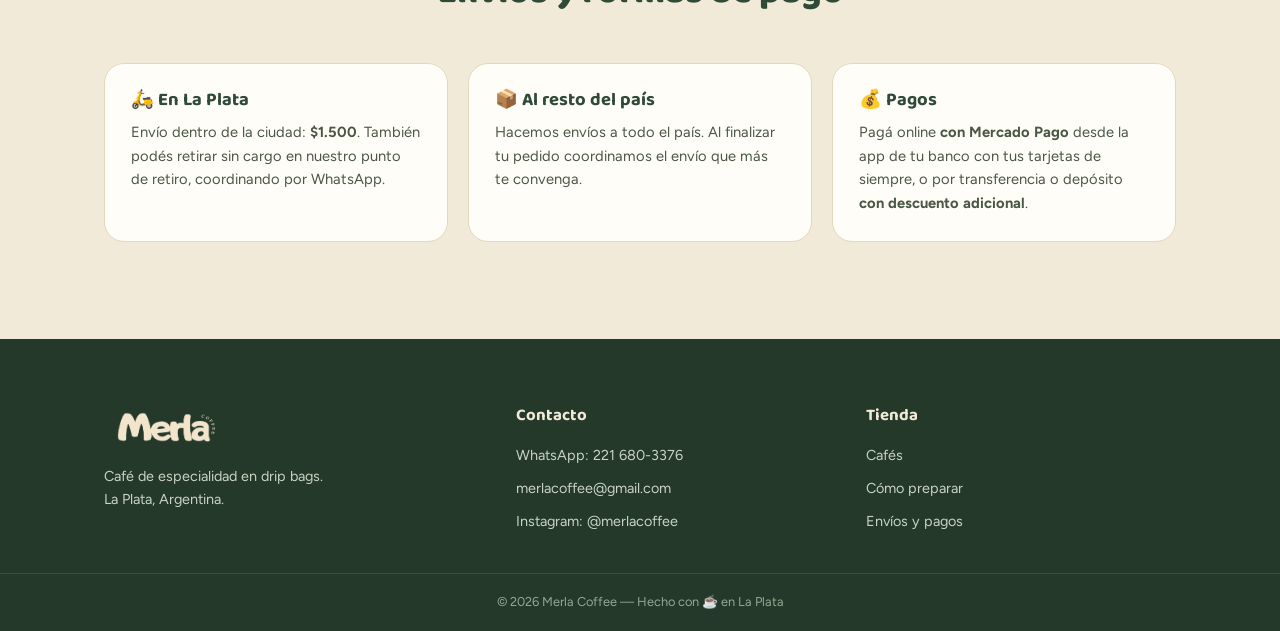
==== commit 8ce43e7c: "Cambie el metodo de pago a MP" ====
--- a/index.html
+++ b/index.html
@@ -155,7 +155,7 @@
         </div>
         <div class="info-card">
           <h3>💰 Pagos</h3>
-          <p>Pagá online <strong>con MODO</strong> desde la app de tu banco con tus tarjetas de siempre, o por transferencia o depósito <strong>con descuento adicional</strong>.</p>
+          <p>Pagá online <strong>con Mercado Pago</strong> desde la app de tu banco con tus tarjetas de siempre, o por transferencia o depósito <strong>con descuento adicional</strong>.</p>
         </div>
       </div>
     </section>
@@ -224,7 +224,7 @@
         <svg width="18" height="18" viewBox="0 0 24 24" fill="currentColor"><path d="M17.472 14.382c-.297-.149-1.758-.867-2.03-.967-.273-.099-.471-.148-.67.15-.197.297-.767.966-.94 1.164-.173.199-.347.223-.644.075-.297-.15-1.255-.463-2.39-1.475-.883-.788-1.48-1.761-1.653-2.059-.173-.297-.018-.458.13-.606.134-.133.298-.347.446-.52.149-.174.198-.298.298-.497.099-.198.05-.371-.025-.52-.075-.149-.669-1.612-.916-2.207-.242-.579-.487-.5-.669-.51-.173-.008-.371-.01-.57-.01-.198 0-.52.074-.792.372-.272.297-1.04 1.016-1.04 2.479 0 1.462 1.065 2.875 1.213 3.074.149.198 2.096 3.2 5.077 4.487.709.306 1.262.489 1.694.625.712.227 1.36.195 1.871.118.571-.085 1.758-.719 2.006-1.413.248-.694.248-1.289.173-1.413-.074-.124-.272-.198-.57-.347m-5.421 7.403h-.004a9.87 9.87 0 0 1-5.031-1.378l-.361-.214-3.741.982.998-3.648-.235-.374a9.86 9.86 0 0 1-1.51-5.26c.001-5.45 4.436-9.884 9.888-9.884 2.64 0 5.122 1.03 6.988 2.898a9.825 9.825 0 0 1 2.893 6.994c-.003 5.45-4.437 9.884-9.885 9.884m8.413-18.297A11.815 11.815 0 0 0 12.05 0C5.495 0 .16 5.335.157 11.892c0 2.096.547 4.142 1.588 5.945L.057 24l6.305-1.654a11.882 11.882 0 0 0 5.683 1.448h.005c6.554 0 11.89-5.335 11.893-11.893a11.821 11.821 0 0 0-3.48-8.413Z"/></svg>
         Pedir por WhatsApp
       </button>
-      <p class="cart__note">Con MODO pagás al instante desde la app de tu banco. Por WhatsApp registramos tu pedido pendiente y coordinamos envío y pago. Los puntos se acreditan al confirmar el cobro.</p>
+      <p class="cart__note">Con Mercado Pago pagás al instante desde la app de tu banco. Por WhatsApp registramos tu pedido pendiente y coordinamos envío y pago. Los puntos se acreditan al confirmar el cobro.</p>
     </div>
   </aside>
 
